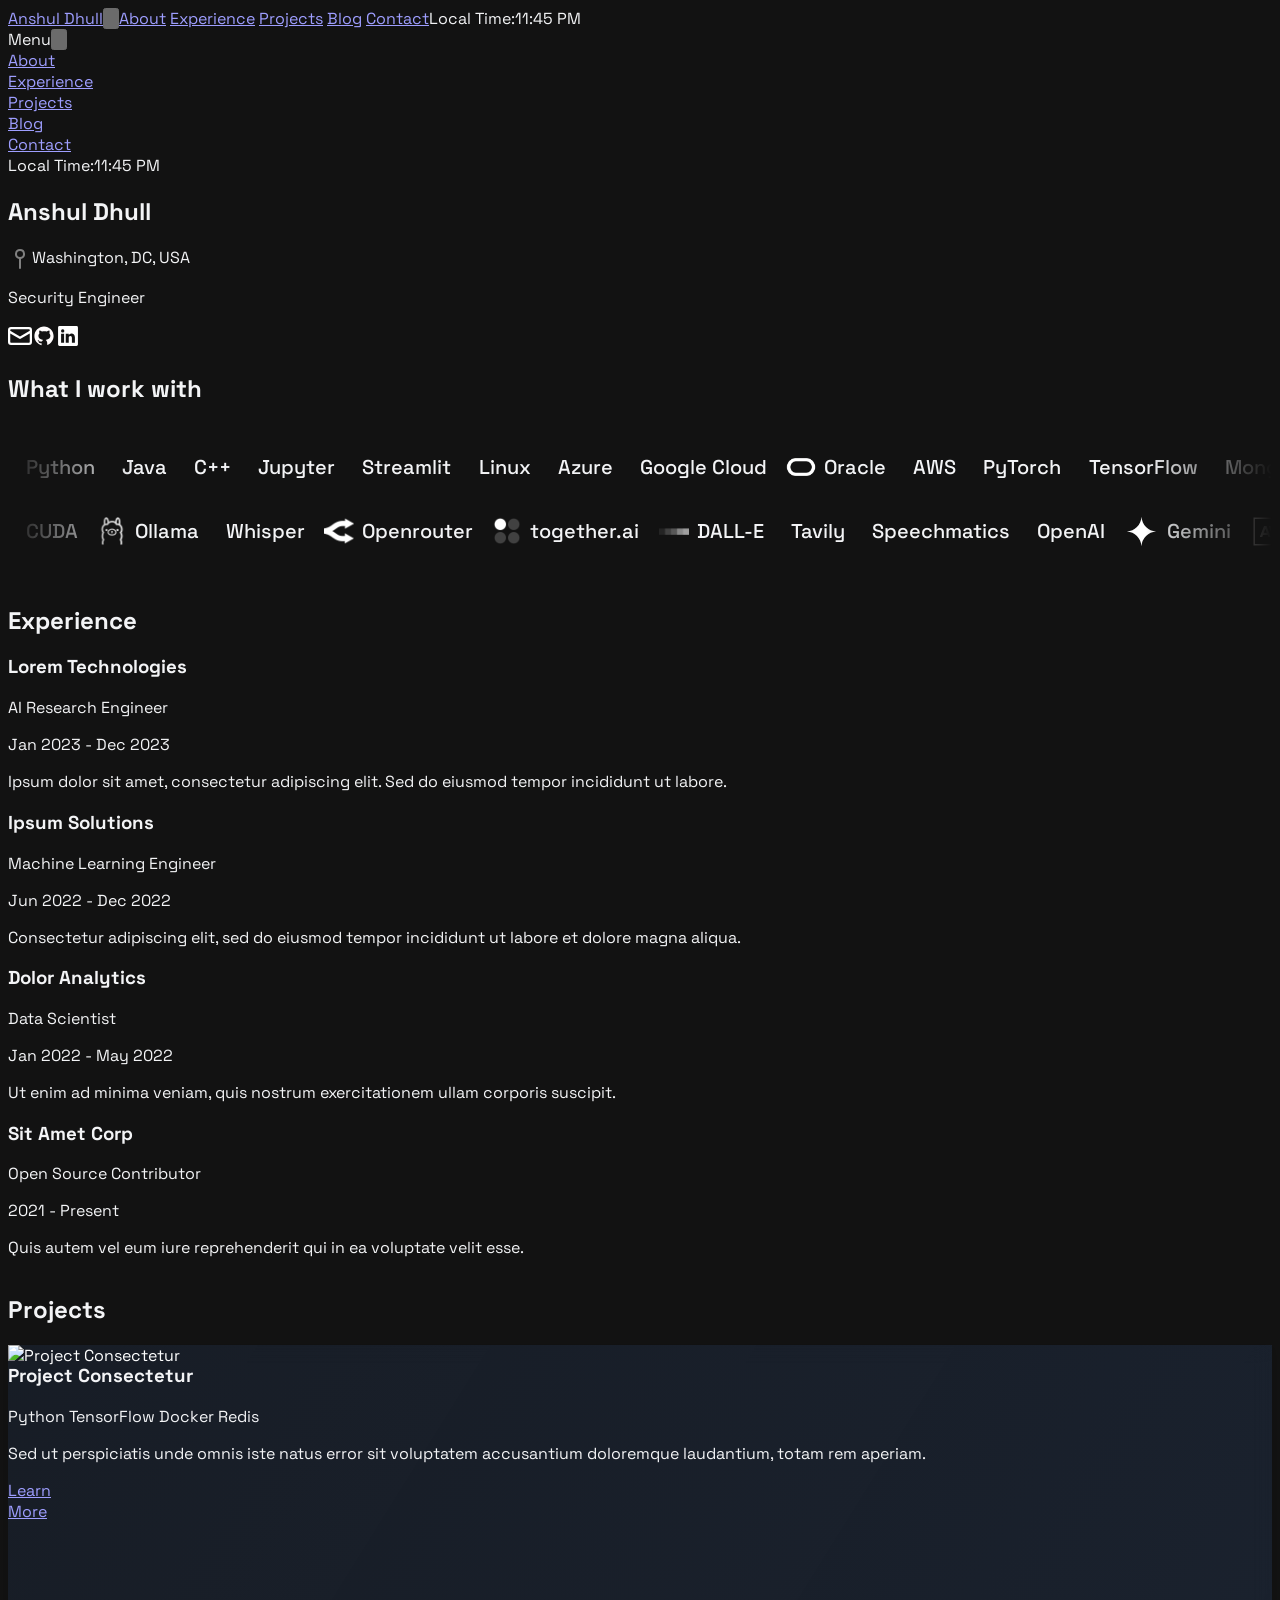
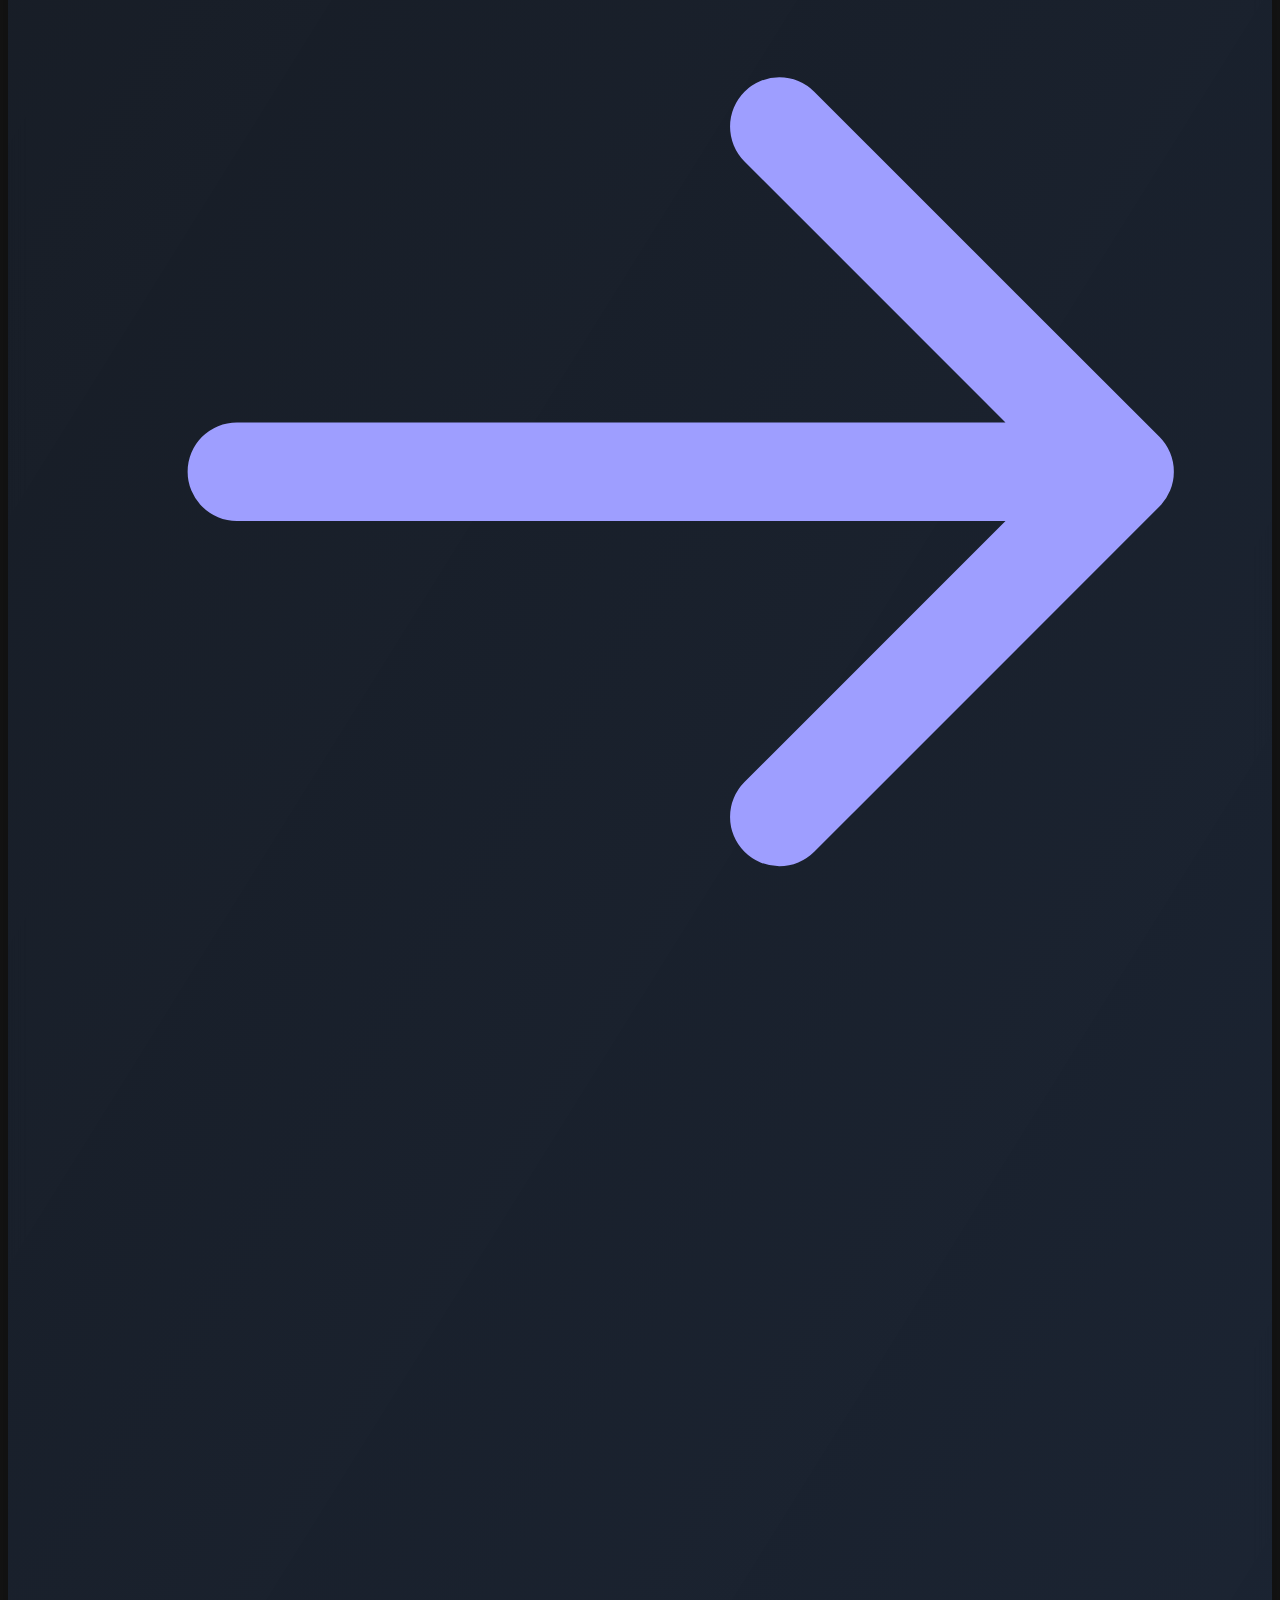
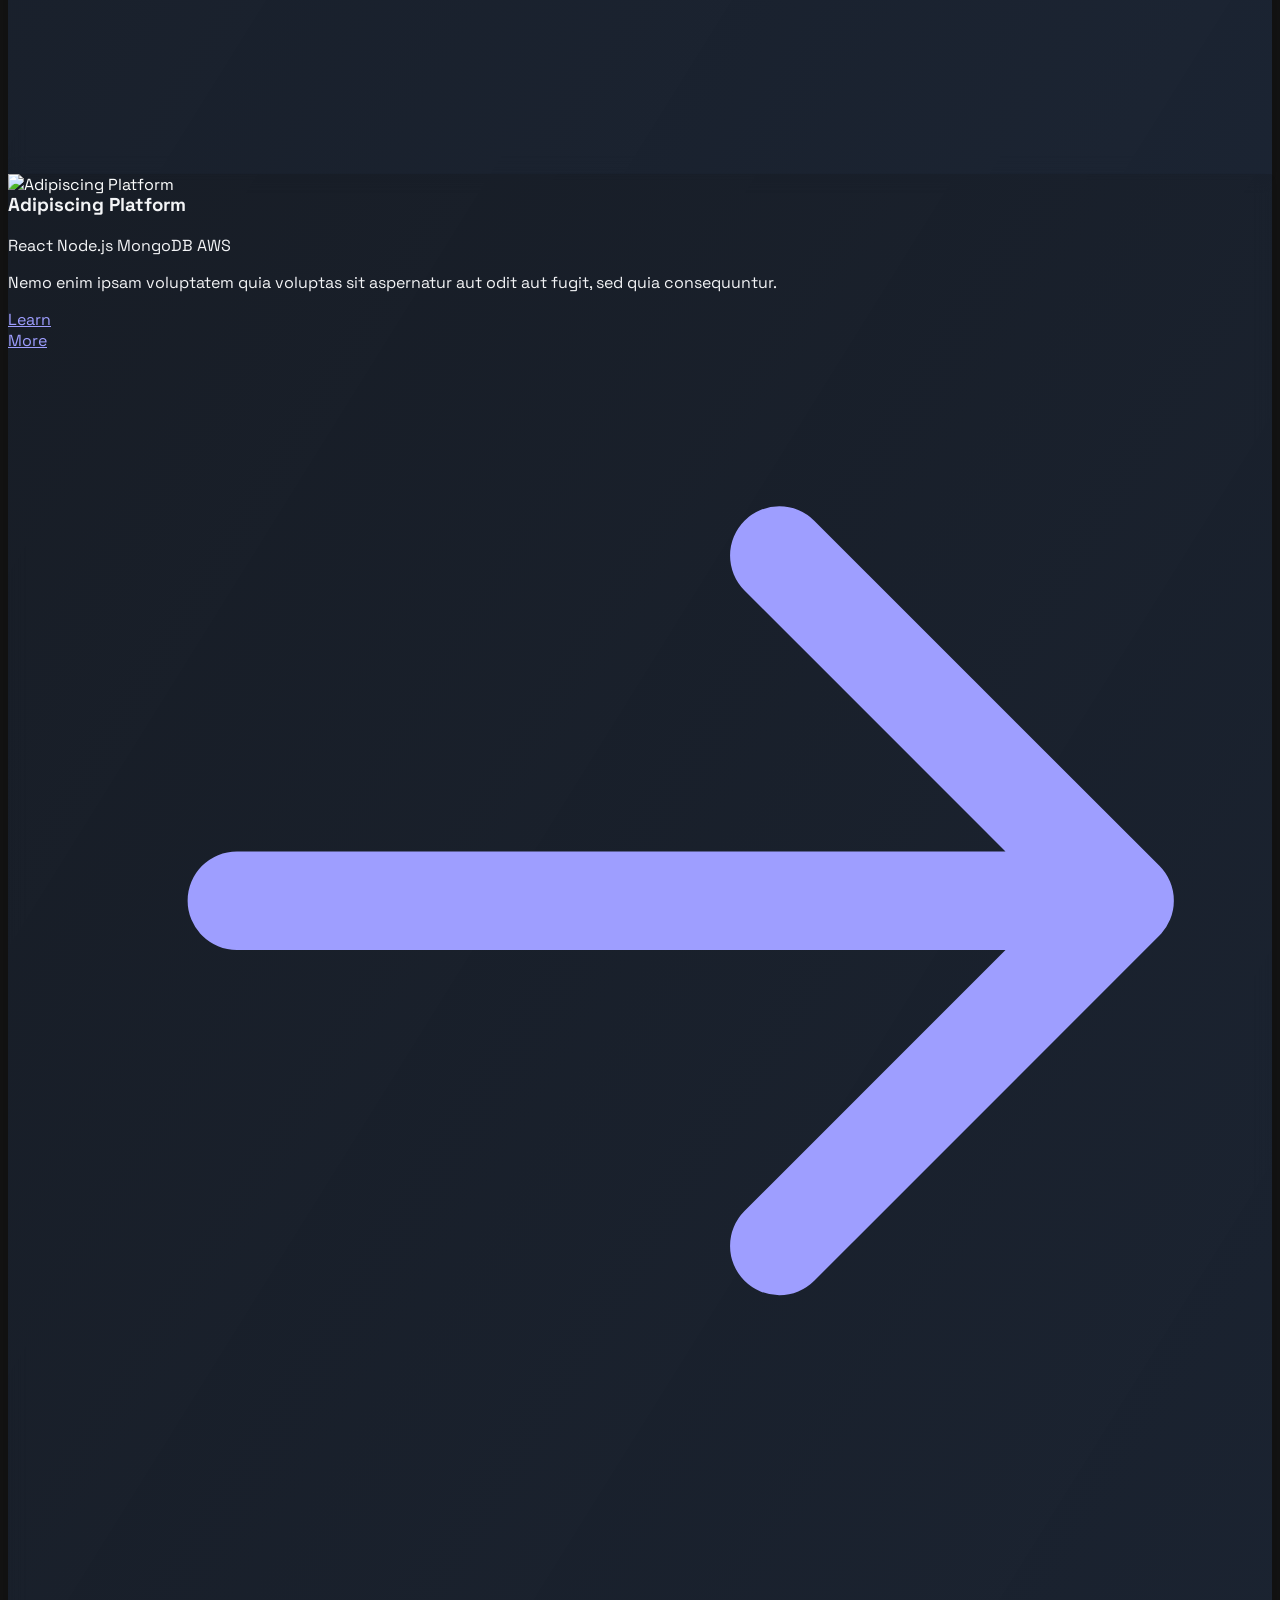
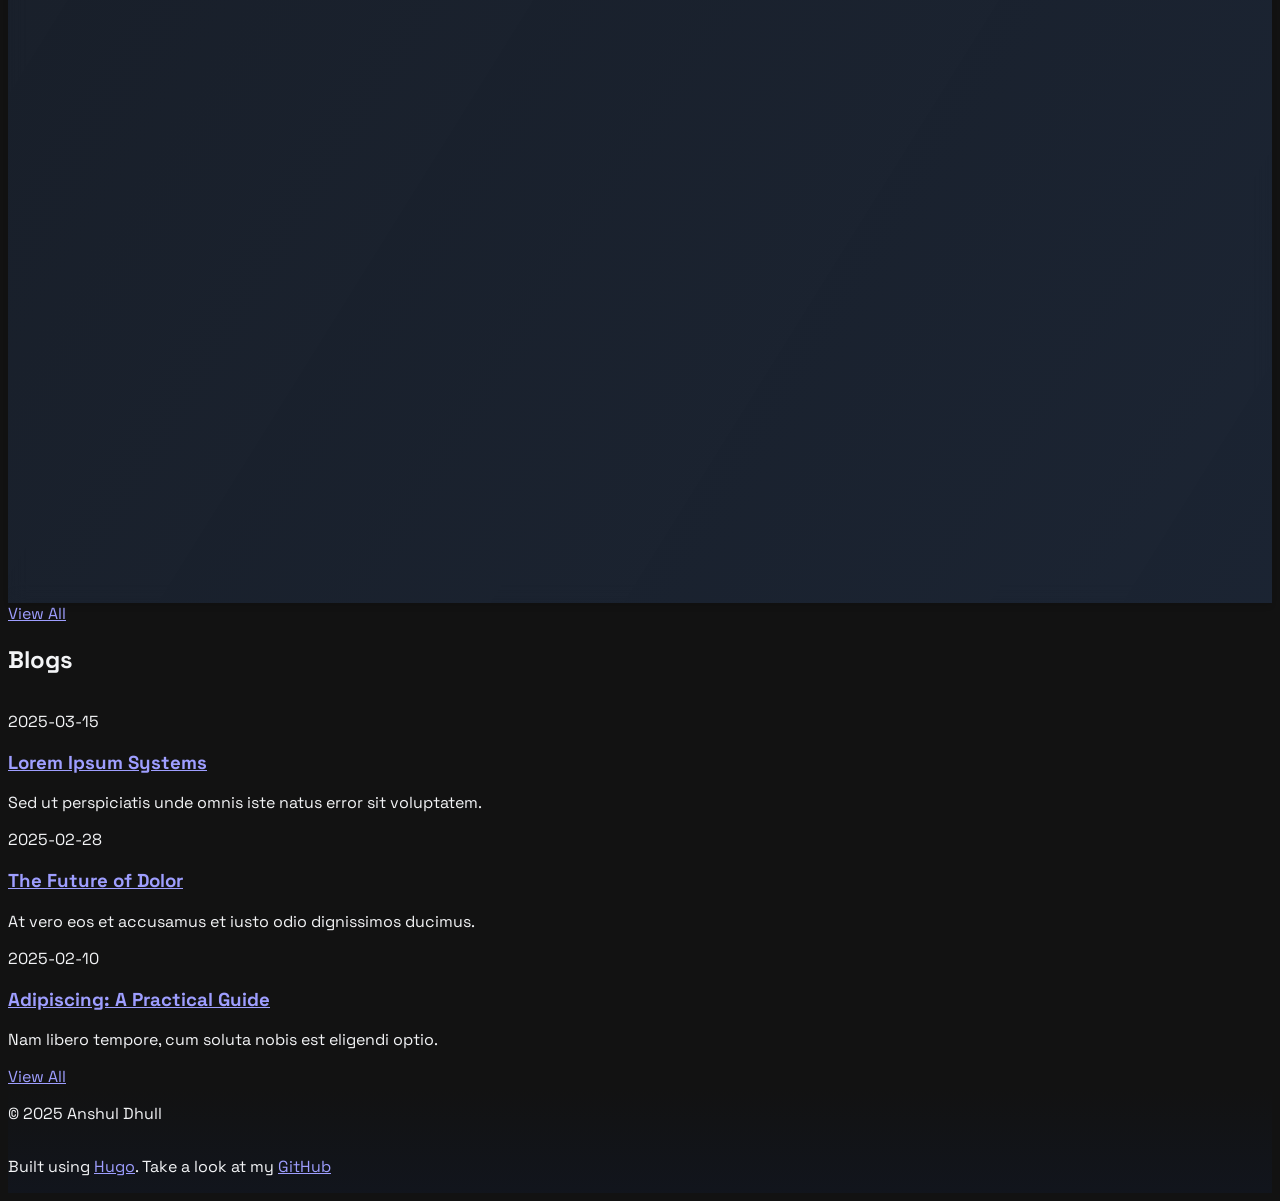
==== index.html @ a1656905 "Hugo Site commit" ====
<!DOCTYPE html>
<html lang="en" class="dark">
    <head>
	<meta name="generator" content="Hugo 0.145.0">
        <meta charset="UTF-8">
        <meta name="viewport" content="width=device-width, initial-scale=1.0">
        <title>Anshul Portfolio Website</title>
        
        
        <link rel="apple-touch-icon" sizes="180x180" href="https://adanshul.github.io/anshul-dhull.github.io/favicon_io/apple-touch-icon.png">
        <link rel="icon" type="image/png" sizes="32x32" href="https://adanshul.github.io/anshul-dhull.github.io/favicon_io/favicon-32x32.png">
        <link rel="icon" type="image/png" sizes="16x16" href="https://adanshul.github.io/anshul-dhull.github.io/favicon_io/favicon-16x16.png">
        <link rel="manifest" href="https://adanshul.github.io/anshul-dhull.github.io/favicon_io/site.webmanifest">        
        <link rel="preload" href="https://cdn.tailwindcss.com" as="script">
        <link rel="preload" href="https://cdn.jsdelivr.net/gh/devicons/devicon@latest/devicon.min.css" as="style">
        
        
        <style>
            html, body {
                background-color: #121212;
                color: #f3f4f6;
            }            
            .border {
                border-color: #374151;
            }            
            .carousel-item {
                display: inline-block;
                margin: 0 1rem;
            }            
            .flex {
                display: flex;
            }
            .flex-col {
                flex-direction: column;
            }
            
            @media (min-width: 768px) {
                .md\:flex-row {
                    flex-direction: row;
                }
            }
            
            .tech-carousel {
                overflow: hidden;
                width: 100%;
                padding: 1rem 0;
            }
            
            .carousel-track {
                white-space: nowrap;
            }
        </style>
        
        <script src="https://cdn.tailwindcss.com"></script>
        <link rel="stylesheet" type='text/css' href="https://cdn.jsdelivr.net/gh/devicons/devicon@latest/devicon.min.css" />
        <script>
            
            if (localStorage.getItem('color-theme') === 'dark' || (!('color-theme' in localStorage) && window.matchMedia('(prefers-color-scheme: dark)').matches)) {
                document.documentElement.classList.add('dark');
            } else {
                document.documentElement.classList.remove('dark');
            }
        </script>
        <style>
            :root {
                color-scheme: dark;
            }
            
            body {
                @apply bg-[#121212] text-gray-100;
            }

            .tech-icon {
                filter: grayscale(100%) brightness(200%);
                transition: all 0.3s ease;
            }
            .tech-icon:hover {
                filter: none;
            }
            
            @keyframes scroll {
                0% {
                    transform: translateX(0);
                }
                100% {
                    transform: translateX(-100%);
                }
            }
            
            .tech-carousel {
                width: 100%;
                padding: 1rem 0;
            }
            
            .tech-track {
                width: fit-content;
                animation: scroll 20s linear infinite;
            }
            
            .tech-track:hover {
                animation-play-state: paused;
            }
            
            .tech-slide {
                float: left;
            }
        </style>
    </head>
    <body class="min-h-screen bg-[#121212] text-gray-100">
        
<head>
    
    <script async src="https://www.googletagmanager.com/gtag/js?id=G-C0RTF18BT4"></script>
    <script>
        window.dataLayer = window.dataLayer || [];
        function gtag(){dataLayer.push(arguments);}
        gtag('js', new Date());

        gtag('config', 'G-C0RTF18BT4');
    </script>
    
    <link rel="stylesheet" type='text/css' href="https://cdn.jsdelivr.net/gh/devicons/devicon@latest/devicon.min.css" />
    <link href="https://fonts.googleapis.com/css2?family=Space+Grotesk:wght@400;500;600;700&display=swap" rel="stylesheet">
    <style>
        body {
            font-family: 'Space Grotesk', sans-serif;
        }
    </style>
</head>
<header class="py-6 relative">
    <div class="max-w-6xl mx-auto px-4">
        <div class="flex flex-col md:flex-row md:items-center md:justify-between gap-4">
            <div class="flex justify-between items-center">
                <a href="https://adanshul.github.io/anshul-dhull.github.io/" class="text-xl font-bold text-white hover:text-gray-300 transition-colors duration-300">
                    Anshul Dhull
                </a>
                
                <button id="mobile-menu-button" class="md:hidden text-gray-300 hover:text-white focus:outline-none">
                    <svg class="w-6 h-6" fill="none" stroke="currentColor" viewBox="0 0 24 24">
                        <path stroke-linecap="round" stroke-linejoin="round" stroke-width="2" d="M4 6h16M4 12h16M4 18h16"></path>
                    </svg>
                </button>
            </div>            
            
            <nav class="hidden md:flex flex-wrap justify-center items-center gap-4 md:gap-6">
                
                <a href="https://adanshul.github.io/anshul-dhull.github.io/about/" class="inline-block text-lg text-gray-300 hover:text-white transition-colors duration-300 ">About</a>
                <a href="https://adanshul.github.io/anshul-dhull.github.io/experience/" class="inline-block text-lg text-gray-300 hover:text-white transition-colors duration-300 ">Experience</a>
                <a href="https://adanshul.github.io/anshul-dhull.github.io/projects/" class="inline-block text-lg text-gray-300 hover:text-white transition-colors duration-300 ">Projects</a>
                <a href="https://adanshul.github.io/anshul-dhull.github.io/blogs/" class="inline-block text-lg text-gray-300 hover:text-white transition-colors duration-300 ">Blog</a>
                <a href="https://adanshul.github.io/anshul-dhull.github.io/contact/" class="inline-block text-lg text-gray-300 hover:text-white transition-colors duration-300 ">Contact</a>
            </nav>
            <div class="hidden md:flex justify-end">
                <div class="flex items-center">
                    <span class="text-lg text-gray-300 mr-2">Local Time:</span>
                    <div id="local-time" class="text-lg text-gray-300"></div>
                </div>
            </div>
        </div>
    </div>

    
    <div id="mobile-menu" class="fixed inset-0 bg-black bg-opacity-90 z-50 hidden transition-all duration-300">
        <div class="flex flex-col h-full">
            <div class="flex justify-between items-center p-6 border-b border-gray-800">
                <span class="text-xl font-bold text-white">Menu</span>
                <button id="mobile-menu-close" class="text-gray-300 hover:text-white focus:outline-none">
                    <svg class="w-6 h-6" fill="none" stroke="currentColor" viewBox="0 0 24 24">
                        <path stroke-linecap="round" stroke-linejoin="round" stroke-width="2" d="M6 18L18 6M6 6l12 12"></path>
                    </svg>
                </button>
            </div>
            <nav class="flex flex-col p-6 space-y-4">
                <a href="https://adanshul.github.io/anshul-dhull.github.io/about/" class="text-xl text-gray-300 hover:text-white transition-colors duration-300 ">About</a>
                <a href="https://adanshul.github.io/anshul-dhull.github.io/experience/" class="text-xl text-gray-300 hover:text-white transition-colors duration-300 ">Experience</a>
                <a href="https://adanshul.github.io/anshul-dhull.github.io/projects/" class="text-xl text-gray-300 hover:text-white transition-colors duration-300 ">Projects</a>
                <a href="https://adanshul.github.io/anshul-dhull.github.io/blogs/" class="text-xl text-gray-300 hover:text-white transition-colors duration-300 ">Blog</a>
                <a href="https://adanshul.github.io/anshul-dhull.github.io/contact/" class="text-xl text-gray-300 hover:text-white transition-colors duration-300 ">Contact</a>
            </nav>
            <div class="mt-auto p-6 border-t border-gray-800">
                <div class="flex items-center justify-center">
                    <span class="text-lg text-gray-300 mr-2">Local Time:</span>
                    <div id="mobile-local-time" class="text-lg text-gray-300"></div>
                </div>
            </div>
        </div>
    </div>
</header>

<script>
    
    function updateLocalTime() {
        const timeElements = document.querySelectorAll('#local-time, #mobile-local-time');
        timeElements.forEach(element => {
            if (element) {
                const now = new Date();
                const timeString = now.toLocaleTimeString([], { hour: '2-digit', minute: '2-digit' });
                element.textContent = timeString;
            }
        });
    }
    updateLocalTime();
    setInterval(updateLocalTime, 1000);

    
    const mobileMenuButton = document.getElementById('mobile-menu-button');
    const mobileMenuClose = document.getElementById('mobile-menu-close');
    const mobileMenu = document.getElementById('mobile-menu');

    function toggleMobileMenu() {
        const isHidden = mobileMenu.classList.contains('hidden');
        if (isHidden) {
            mobileMenu.classList.remove('hidden');
            document.body.style.overflow = 'hidden'; 
        } else {
            mobileMenu.classList.add('hidden');
            document.body.style.overflow = ''; 
        }
    }

    mobileMenuButton.addEventListener('click', toggleMobileMenu);
    mobileMenuClose.addEventListener('click', toggleMobileMenu);

    
    const mobileMenuLinks = mobileMenu.querySelectorAll('a');
    mobileMenuLinks.forEach(link => {
        link.addEventListener('click', () => {
            toggleMobileMenu();
        });
    });

    
    const themeToggleBtn = document.getElementById('theme-toggle');
    if (themeToggleBtn) {
        const themeToggleDarkIcon = document.getElementById('theme-toggle-dark-icon');
        const themeToggleLightIcon = document.getElementById('theme-toggle-light-icon');

        if (localStorage.getItem('color-theme') === 'dark' || (!('color-theme' in localStorage) && window.matchMedia('(prefers-color-scheme: dark)').matches)) {
            themeToggleLightIcon.classList.remove('hidden');
            themeToggleDarkIcon.classList.add('hidden');
        } else {
            themeToggleLightIcon.classList.add('hidden');
            themeToggleDarkIcon.classList.remove('hidden');
        }

        themeToggleBtn.addEventListener('click', function() {
            themeToggleDarkIcon.classList.toggle('hidden');
            themeToggleLightIcon.classList.toggle('hidden');

            if (localStorage.getItem('color-theme')) {
                if (localStorage.getItem('color-theme') === 'light') {
                    document.documentElement.classList.add('dark');
                    localStorage.setItem('color-theme', 'dark');
                } else {
                    document.documentElement.classList.remove('dark');
                    localStorage.setItem('color-theme', 'light');
                }
            } else {
                if (document.documentElement.classList.contains('dark')) {
                    document.documentElement.classList.remove('dark');
                    localStorage.setItem('color-theme', 'light');
                } else {
                    document.documentElement.classList.add('dark');
                    localStorage.setItem('color-theme', 'dark');
                }
            }
        });
    }
</script> 
        <main>
            
<head>
    <link rel="stylesheet" type='text/css' href="https://cdn.jsdelivr.net/gh/devicons/devicon@latest/devicon.min.css" />
</head>
<div class="w-full md:w-4/5 lg:w-3/5 mx-auto px-14 py-12">
    
    <section class="mb-16">
        <div class="max-w-3xl ml-0 p-4 pb-2 border border-gray-00 rounded-lg bg-[#121212] shadow-lg relative">
            
            <div class="text-left">
                <h1 class="text-4xl font-bold mb-2">Anshul Dhull</h1>
                <p class="text-gray-400 mb-3 flex items-center text-xl">
                    <svg xmlns="http://www.w3.org/2000/svg" width="24" height="24" viewBox="-7 -2 24 24"><path fill="gray" d="M4 9.9A5.002 5.002 0 0 1 5 0a5 5 0 0 1 1 9.9V19a1 1 0 0 1-2 0V9.9zM5 8a3 3 0 1 0 0-6a3 3 0 0 0 0 6z"/></svg>
                    Washington, DC, USA
                </p>
                <p class="text-xl mb-6">Security Engineer</p>
            </div>
            
            <div class="mt-8 md:mt-0 flex flex-wrap justify-center gap-3 md:absolute md:top-4 md:right-4 md:flex-nowrap md:justify-end md:mt-0">
                
                <a href="mailto:johndoe@example.com" class="text-gray-400 hover:text-white bg-[#121212] p-2 rounded-md border border-gray-700 hover:border-gray-500 transition-all">
                    <svg xmlns="http://www.w3.org/2000/svg" width="24" height="24" viewBox="0 0 16 16"><path fill="white" fill-rule="evenodd" d="M2 3.5h12a.5.5 0 0 1 .5.5v.572L8 8.286L1.5 4.572V4a.5.5 0 0 1 .5-.5Zm-.5 2.8V12a.5.5 0 0 0 .5.5h12a.5.5 0 0 0 .5-.5V6.3L8.372 9.8L8 10.014L7.628 9.8L1.5 6.3ZM0 4a2 2 0 0 1 2-2h12a2 2 0 0 1 2 2v8a2 2 0 0 1-2 2H2a2 2 0 0 1-2-2V4Z" clip-rule="evenodd"/></svg>
                </a>
                
                
                <a href="https://github.com/johndoe123" class="text-gray-400 hover:text-white bg-[#121212] p-2 rounded-md border border-gray-700 hover:border-gray-500 transition-all" target="_blank" rel="noopener noreferrer">
                    <svg xmlns="http://www.w3.org/2000/svg" x="0px" y="0px" width="24" height="24" viewBox="0,0,256,256">
                        <g fill="#fffcfc" fill-rule="nonzero" stroke="none" stroke-width="1" stroke-linecap="butt" stroke-linejoin="miter" stroke-miterlimit="10" stroke-dasharray="" stroke-dashoffset="0" font-family="none" font-weight="none" font-size="none" text-anchor="none" style="mix-blend-mode: normal"><g transform="scale(8.53333,8.53333)"><path d="M15,3c-6.627,0 -12,5.373 -12,12c0,5.623 3.872,10.328 9.092,11.63c-0.056,-0.162 -0.092,-0.35 -0.092,-0.583v-2.051c-0.487,0 -1.303,0 -1.508,0c-0.821,0 -1.551,-0.353 -1.905,-1.009c-0.393,-0.729 -0.461,-1.844 -1.435,-2.526c-0.289,-0.227 -0.069,-0.486 0.264,-0.451c0.615,0.174 1.125,0.596 1.605,1.222c0.478,0.627 0.703,0.769 1.596,0.769c0.433,0 1.081,-0.025 1.691,-0.121c0.328,-0.833 0.895,-1.6 1.588,-1.962c-3.996,-0.411 -5.903,-2.399 -5.903,-5.098c0,-1.162 0.495,-2.286 1.336,-3.233c-0.276,-0.94 -0.623,-2.857 0.106,-3.587c1.798,0 2.885,1.166 3.146,1.481c0.896,-0.307 1.88,-0.481 2.914,-0.481c1.036,0 2.024,0.174 2.922,0.483c0.258,-0.313 1.346,-1.483 3.148,-1.483c0.732,0.731 0.381,2.656 0.102,3.594c0.836,0.945 1.328,2.066 1.328,3.226c0,2.697 -1.904,4.684 -5.894,5.097c1.098,0.573 1.899,2.183 1.899,3.396v2.734c0,0.104 -0.023,0.179 -0.035,0.268c4.676,-1.639 8.035,-6.079 8.035,-11.315c0,-6.627 -5.373,-12 -12,-12z"></path></g></g>
                        </svg>
                </a>
                
                
                <a href="https://www.linkedin.com/in/johndoe123" class="text-gray-400 hover:text-white bg-[#121212] p-2 rounded-md border border-gray-700 hover:border-gray-500 transition-all" target="_blank" rel="noopener noreferrer">
                    <svg xmlns="http://www.w3.org/2000/svg" width="24" height="24" viewBox="0 0 24 24"><path fill="white" d="M20.47 2H3.53a1.45 1.45 0 0 0-1.47 1.43v17.14A1.45 1.45 0 0 0 3.53 22h16.94a1.45 1.45 0 0 0 1.47-1.43V3.43A1.45 1.45 0 0 0 20.47 2ZM8.09 18.74h-3v-9h3ZM6.59 8.48a1.56 1.56 0 1 1 0-3.12a1.57 1.57 0 1 1 0 3.12Zm12.32 10.26h-3v-4.83c0-1.21-.43-2-1.52-2A1.65 1.65 0 0 0 12.85 13a2 2 0 0 0-.1.73v5h-3v-9h3V11a3 3 0 0 1 2.71-1.5c2 0 3.45 1.29 3.45 4.06Z"/></svg>
                </a>
                
            </div>
        </div>
    </section>

    
    <section class="mb-20">
        <h2 class="text-4xl font-bold mb-2 relative">What I work with</h2>
        <div class="tech-carousel">
            
            <div class="carousel-container">
                <div class="carousel-track">
                    
                    <div class="carousel-item">
                        <i class="devicon-python-plain text-2xl"></i>
                        <span class="text-xl">Python</span>
                    </div>
                    <div class="carousel-item">
                        <i class="devicon-java-plain"></i>
                        <span class="text-xl">Java</span>
                    </div>
                    <div class="carousel-item">
                        <i class="devicon-cplusplus-plain"></i>
                        <span class="text-xl">C++</span>
                    </div>
                    <div class="carousel-item">
                        <i class="devicon-jupyter-plain text-2xl"></i>
                        <span class="text-xl">Jupyter</span>
                    </div>
                    <div class="carousel-item">
                        <i class="devicon-streamlit-plain text-2xl"></i>
                        <span class="text-xl">Streamlit</span>
                    </div>
                    <div class="carousel-item">
                        <i class="devicon-archlinux-plain text-2xl"></i>
                        <span class="text-xl">Linux</span>
                    </div>
                    <div class="carousel-item">
                        <i class="devicon-azure-plain"></i>      
                        <span class="text-xl">Azure</span>
                    </div>
                    <div class="carousel-item">
                        <i class="devicon-googlecloud-plain"></i>        
                        <span class="text-xl">Google Cloud</span>
                    </div>
                    <div class="carousel-item">
                        <svg xmlns="http://www.w3.org/2000/svg" xmlns:xlink="http://www.w3.org/1999/xlink" width="30" height="30" viewBox="0 0 800 800">
                            <image xlink:href="[data-uri]" x="0" y="0" width="800" height="800"/>
                          </svg>                       
                        <span class="text-xl">Oracle</span>
                    </div>
                    <div class="carousel-item">
                        <i class="devicon-amazonwebservices-plain-wordmark"></i>
                        <span class="text-xl">AWS</span>
                    </div>
                    <div class="carousel-item">
                        <i class="devicon-pytorch-original"></i>
                        <span class="text-xl">PyTorch</span>
                    </div>
                    <div class="carousel-item">
                        <i class="devicon-tensorflow-original text-2xl"></i>
                        <span class="text-xl">TensorFlow</span>
                    </div>
                    <div class="carousel-item">
                        <i class="devicon-mongodb-plain text-2xl"></i>
                        <span class="text-xl">MongoDB</span>
                    </div>
                    <div class="carousel-item">
                        <i class="devicon-redis-plain"></i>
                        <span class="text-xl">Redis</span>
                    </div>
                    <div class="carousel-item">
                        <i class="devicon-mysql-original"></i>
                        <span class="text-xl">MySQL</span>
                    </div>
                    <div class="carousel-item">
                        <i class="devicon-neo4j-plain"></i>
                        <span class="text-xl">Neo4j</span>
                    </div>
                    <div class="carousel-item">
                        <i class="devicon-fastapi-plain text-2xl"></i>
                        <span class="text-xl">FastAPI</span>
                    </div>
                    <div class="carousel-item">                        
                        <i class="devicon-docker-plain"></i>                     
                        <span class="text-xl">Docker</span>
                    </div>
                    <div class="carousel-item">
                        <svg xmlns="http://www.w3.org/2000/svg" xmlns:xlink="http://www.w3.org/1999/xlink" width="30" height="30" viewBox="0 0 1024 1024">
                            <image xlink:href="[data-uri]" x="0" y="0" width="1024" height="1024"/>
                          </svg>                     
                        <span class="text-xl">LangChain</span>
                    </div>  
                    
                    <div class="carousel-item">
                        <i class="devicon-python-plain text-2xl"></i>
                        <span class="text-xl">Python</span>
                    </div>
                    <div class="carousel-item">
                        <i class="devicon-java-plain"></i>
                        <span class="text-xl">Java</span>
                    </div>
                    <div class="carousel-item">
                        <i class="devicon-cplusplus-plain"></i>
                        <span class="text-xl">C++</span>
                    </div>
                    <div class="carousel-item">
                        <i class="devicon-jupyter-plain text-2xl"></i>
                        <span class="text-xl">Jupyter</span>
                    </div>
                    <div class="carousel-item">
                        <i class="devicon-streamlit-plain text-2xl"></i>
                        <span class="text-xl">Streamlit</span>
                    </div>
                    <div class="carousel-item">
                        <i class="devicon-archlinux-plain text-2xl"></i>
                        <span class="text-xl">Linux</span>
                    </div>
                    <div class="carousel-item">
                        <i class="devicon-azure-plain"></i>      
                        <span class="text-xl">Azure</span>
                    </div>
                    <div class="carousel-item">
                        <i class="devicon-googlecloud-plain"></i>        
                        <span class="text-xl">Google Cloud</span>
                    </div>
                    <div class="carousel-item">
                        <svg xmlns="http://www.w3.org/2000/svg" xmlns:xlink="http://www.w3.org/1999/xlink" width="30" height="30" viewBox="0 0 800 800">
                            <image xlink:href="[data-uri]" x="0" y="0" width="800" height="800"/>
                          </svg>                       
                        <span class="text-xl">Oracle</span>
                    </div>
                    <div class="carousel-item">
                        <i class="devicon-amazonwebservices-plain-wordmark"></i>
                        <span class="text-xl">AWS</span>
                    </div>
                    <div class="carousel-item">
                        <i class="devicon-pytorch-original"></i>
                        <span class="text-xl">PyTorch</span>
                    </div>
                    <div class="carousel-item">
                        <i class="devicon-tensorflow-original text-2xl"></i>
                        <span class="text-xl">TensorFlow</span>
                    </div>
                    <div class="carousel-item">
                        <i class="devicon-mongodb-plain text-2xl"></i>
                        <span class="text-xl">MongoDB</span>
                    </div>
                    <div class="carousel-item">
                        <i class="devicon-redis-plain"></i>
                        <span class="text-xl">Redis</span>
                    </div>
                    <div class="carousel-item">
                        <i class="devicon-mysql-original"></i>
                        <span class="text-xl">MySQL</span>
                    </div>
                    <div class="carousel-item">
                        <i class="devicon-neo4j-plain"></i>
                        <span class="text-xl">Neo4j</span>
                    </div>
                    <div class="carousel-item">
                        <i class="devicon-fastapi-plain text-2xl"></i>
                        <span class="text-xl">FastAPI</span>
                    </div>
                    <div class="carousel-item">
                        <i class="devicon-docker-plain"></i>
                        <span class="text-xl">Docker</span>
                    </div>
                    <div class="carousel-item">
                        <svg xmlns="http://www.w3.org/2000/svg" xmlns:xlink="http://www.w3.org/1999/xlink" width="30" height="30" viewBox="0 0 1024 1024">
                            <image xlink:href="[data-uri]" x="0" y="0" width="1024" height="1024"/>
                          </svg>                     
                        <span class="text-xl">LangChain</span>
                    </div>
                </div>
            </div>
            
            
            <div class="carousel-container -mt-1">
                <div class="carousel-track-reverse">
                    
                    <div class="carousel-item">
                        <svg class="w-8 h-8 text-white" viewBox="0 0 32 32" fill="currentColor">
                            <path d="M12.447,12.265V10.591c.163-.012.327-.02.494-.026,4.577-.143,7.581,3.934,7.581,3.934S17.278,19,13.8,19a4.2,4.2,0,0,1-1.353-.217V13.712c1.782.215,2.14,1,3.212,2.788l2.383-2.009A6.312,6.312,0,0,0,13.37,12.21a8.606,8.606,0,0,0-.923.055m0-5.529v2.5c.164-.013.329-.024.494-.03,6.366-.214,10.513,5.221,10.513,5.221s-4.764,5.792-9.726,5.792a7.4,7.4,0,0,1-1.281-.112v1.545a8.528,8.528,0,0,0,1.067.069c4.618,0,7.958-2.358,11.192-5.15.535.43,2.731,1.474,3.182,1.932-3.075,2.574-10.241,4.649-14.3,4.649-.392,0-.769-.024-1.138-.06v2.172H30V6.736Zm0,12.051v1.32c-4.271-.762-5.457-5.2-5.457-5.2a9.234,9.234,0,0,1,5.457-2.64v1.447h-.006a4.1,4.1,0,0,0-3.184,1.456s.782,2.811,3.19,3.62M4.861,14.713a10.576,10.576,0,0,1,7.586-4.122V9.236C6.848,9.685,2,14.427,2,14.427s2.746,7.939,10.447,8.665v-1.44C6.8,20.941,4.861,14.713,4.861,14.713Z"/>
                        </svg>
                        <span class="text-xl">CUDA</span>
                    </div>
                    <div class="carousel-item">
                        <svg xmlns="http://www.w3.org/2000/svg" xmlns:xlink="http://www.w3.org/1999/xlink" width="30" height="30" viewBox="0 0 1024 1024">
                            <image xlink:href="[data-uri]" x="0" y="0" width="1024" height="1024"/>
                          </svg>
                        <span class="text-xl">Ollama</span>
                    </div>
                    <div class="carousel-item">
                        <svg class="w-8 h-8 text-white" viewBox="0 0 24 24" fill="currentColor">
                            <path d="M22.2819 9.8211a5.9847 5.9847 0 0 0-.5157-4.9108 6.0462 6.0462 0 0 0-6.5098-2.9A6.0651 6.0651 0 0 0 4.9807 4.1818a5.9847 5.9847 0 0 0-3.9977 2.9 6.0462 6.0462 0 0 0 .7427 7.0966 5.98 5.98 0 0 0 .511 4.9107 6.051 6.051 0 0 0 6.5146 2.9001A5.9847 5.9847 0 0 0 13.2599 24a6.0557 6.0557 0 0 0 5.7718-4.2058 5.9894 5.9894 0 0 0 3.9977-2.9001 6.0557 6.0557 0 0 0-.7475-7.0729zm-9.022 12.6081a4.4755 4.4755 0 0 1-2.8764-1.0408l.1419-.0804 4.7783-2.7582a.7948.7948 0 0 0 .3927-.6813v-6.7369l2.02 1.1686a.071.071 0 0 1 .038.052v5.5826a4.504 4.504 0 0 1-4.4945 4.4944zm-9.6607-4.1254a4.4708 4.4708 0 0 1-.5346-3.0137l.142.0852 4.783 2.7582a.7712.7712 0 0 0 .7806 0l5.8428-3.3685v2.3324a.0804.0804 0 0 1-.0332.0615L9.74 19.9502a4.4992 4.4992 0 0 1-6.1408-1.6464zM2.3408 7.8956a4.485 4.485 0 0 1 2.3655-1.9728V11.6a.7664.7664 0 0 0 .3879.6765l5.8144 3.3543-2.0201 1.1685a.0757.0757 0 0 1-.071 0l-4.8303-2.7865A4.504 4.504 0 0 1 2.3408 7.872zm16.5963 3.8558L13.1038 8.364 15.1192 7.2a.0757.0757 0 0 1 .071 0l4.8303 2.7913a4.4944 4.4944 0 0 1-.6765 8.1042v-5.6772a.79.79 0 0 0-.407-.667zm2.0107-3.0231l-.142-.0852-4.7735-2.7818a.7759.7759 0 0 0-.7854 0L9.409 9.2297V6.8974a.0662.0662 0 0 1 .0284-.0615l4.8303-2.7866a4.4992 4.4992 0 0 1 6.6802 4.66zM8.3065 12.863l-2.02-1.1638a.0804.0804 0 0 1-.038-.0567V6.0742a4.4992 4.4992 0 0 1 7.3757-3.4537l-.142.0805L8.704 5.459a.7948.7948 0 0 0-.3927.6813zm1.0976-2.3654l2.602-1.4998 2.6069 1.4998v2.9994l-2.5974 1.4997-2.6067-1.4997Z"/>
                        </svg>
                        <span class="text-xl">Whisper</span>
                    </div>
                    <div class="carousel-item">
                        <svg xmlns="http://www.w3.org/2000/svg" xmlns:xlink="http://www.w3.org/1999/xlink" width="30" height="30" viewBox="0 0 1024 1024">
                            <image xlink:href="[data-uri]" x="0" y="0" width="1024" height="1024"/>
                          </svg>
                        <span class="text-xl">Openrouter</span>
                    </div>
                    <div class="carousel-item">
                        <svg xmlns="http://www.w3.org/2000/svg" xmlns:xlink="http://www.w3.org/1999/xlink" width="30" height="30" viewBox="0 0 1024 1024">
                            <image xlink:href="[data-uri]" x="0" y="0" width="1024" height="1024"/>
                          </svg>
                        <span class="text-xl">together.ai</span>
                    </div>
                    <div class="carousel-item">
                        <svg xmlns="http://www.w3.org/2000/svg" xmlns:xlink="http://www.w3.org/1999/xlink" width="30" height="30" viewBox="0 0 1024 1024">
                            <image xlink:href="[data-uri]" x="0" y="0" width="1024" height="1024"/>
                          </svg>
                        <span class="text-xl">DALL-E</span>
                    </div>
                    <div class="carousel-item">
                        <svg class="w-8 h-8 text-white" version="1.1" id="_x32_" xmlns="http://www.w3.org/2000/svg" xmlns:xlink="http://www.w3.org/1999/xlink" viewBox="0 0 512 512" xml:space="preserve" fill="#ffffff" stroke="#ffffff"><g id="SVGRepo_bgCarrier" stroke-width="0"></g><g id="SVGRepo_tracerCarrier" stroke-linecap="round" stroke-linejoin="round"></g><g id="SVGRepo_iconCarrier"> <style type="text/css"> .st0{fill:#ffffff;} </style> <g> <path class="st0" d="M283.276,454.904c-4.739,3.858-9.502,6.888-14.295,9.177c-3.256,0.348-6.533,0.603-9.827,0.796v-38.201 c-7.878-6.448-15.802-13.144-23.751-20.024v58.232c-3.293-0.2-6.571-0.456-9.818-0.804c-4.794-2.289-9.564-5.32-14.303-9.177 c-15.447-12.572-29.905-33.794-40.992-61.108h50.486c-8.605-7.693-17.218-15.618-25.83-23.75h-32.959 c-3.936-13.09-7.104-27.207-9.517-42.013c-9.378-9.703-18.486-19.429-27.331-29.139c1.987,25.281,6.061,49.264,12.13,71.152H76.602 c-16.986-27.454-27.516-59.276-29.511-93.464h58.24c-6.881-7.948-13.577-15.873-20.017-23.751H47.092 c0.819-14.009,3.147-27.586,6.68-40.66c-8.064-11.001-15.626-21.84-22.599-32.456c-10.368,26.333-16.127,54.986-16.127,84.999 c0.007,128.262,103.963,232.21,232.226,232.218c30.005,0,58.658-5.759,84.982-16.119c-14.14-9.301-28.691-19.638-43.488-30.84 C286.948,451.726,285.124,453.397,283.276,454.904z M105.456,406.53c-4.067-4.067-7.933-8.335-11.636-12.734h51.158 c3.811,10.391,8.002,20.287,12.694,29.379c5.528,10.685,11.652,20.403,18.339,29.016 C149.307,442.039,125.325,426.384,105.456,406.53z"></path> <path class="st0" d="M78.442,105.348c5.072,9.084,10.839,18.548,17.187,28.296c3.17-3.68,6.386-7.314,9.826-10.754 c19.908-19.893,43.945-35.58,70.71-45.731c-12.44,15.973-22.9,35.788-31.226,58.457H96.89c5.086,7.746,10.568,15.679,16.374,23.75 h24.068c-2.188,7.878-4.067,16.074-5.76,24.454c6.363,8.18,13.02,16.452,19.947,24.787c2.498-17.458,6.007-34.042,10.585-49.242 h73.3v93.464h-45.12c7.338,7.94,14.852,15.865,22.545,23.751h22.575v22.576c7.886,7.685,15.811,15.215,23.751,22.544v-45.12h87.751 c-0.974,34.095-6.146,65.918-14.442,93.464h-17.388c11.412,9.192,22.676,17.844,33.694,25.876c0.271-0.727,0.587-1.392,0.858-2.126 h51.112c-3.711,4.399-7.569,8.667-11.636,12.734c-3.433,3.432-7.036,6.695-10.716,9.864c9.734,6.34,19.181,12.092,28.243,17.164 c44.849-42.336,72.883-102.301,72.883-168.844C479.505,136.451,375.542,32.488,247.272,32.48 C180.728,32.488,120.779,60.514,78.442,105.348z M417.956,370.046h-60.73c7.84-28.259,12.587-59.88,13.507-93.464h76.734 C445.472,310.77,434.942,342.591,417.956,370.046z M417.94,159.366c16.994,27.454,27.524,59.284,29.526,93.464h-76.811 c-0.928-33.554-5.535-65.222-13.375-93.464H417.94z M389.094,122.89c4.067,4.067,7.925,8.327,11.628,12.726H349.58 c-3.811-10.383-8.01-20.279-12.695-29.371c-5.528-10.677-11.651-20.395-18.331-29.016C345.25,87.38,369.226,103.044,389.094,122.89 z M259.154,64.534c3.301,0.201,6.58,0.456,9.834,0.804c4.794,2.281,9.548,5.312,14.288,9.169 c15.447,12.564,29.897,33.794,40.984,61.108h-65.106V64.534z M259.154,159.366h73.409c8.296,27.539,13.437,59.4,14.419,93.464 h-87.828V159.366z M211.282,74.507c4.739-3.858,9.494-6.888,14.288-9.177c3.254-0.348,6.533-0.603,9.833-0.804v71.09h-64.982 c2.621-6.472,5.374-12.718,8.35-18.47C188.312,98.652,199.538,84.102,211.282,74.507z"></path> <path class="st0" d="M503.055,424.249c-4.809-12.966-11.489-26.982-19.668-41.842c-5.59,11.149-11.929,21.872-18.981,32.062 c3.58,7.399,6.58,14.357,8.953,20.774c4.832,12.95,7.012,23.75,6.973,30.972c0,3.425-0.456,5.999-1.052,7.732 c-0.602,1.739-1.236,2.644-1.963,3.394c-0.735,0.711-1.632,1.337-3.379,1.948c-1.724,0.587-4.298,1.043-7.724,1.043 c-6.819,0.031-16.838-1.894-28.83-6.185c-12.014-4.26-26.031-10.778-41.408-19.328c-52.72-29.302-121.196-82.509-188.714-150.073 C139.698,237.229,86.491,168.752,57.181,116.024c-8.55-15.378-15.06-29.387-19.328-41.402c-4.283-11.991-6.216-22.01-6.185-28.83 c0-3.433,0.464-6.007,1.052-7.724c0.603-1.747,1.23-2.636,1.948-3.378c0.758-0.734,1.654-1.369,3.402-1.971 c1.724-0.588,4.298-1.052,7.739-1.052c7.213-0.038,18.014,2.142,30.941,6.959c6.44,2.381,13.43,5.396,20.868,8.983 c10.19-7.051,20.889-13.39,32.046-18.98c-14.891-8.204-28.938-14.891-41.927-19.7c-15.2-5.59-29-8.884-41.927-8.93 C39.662,0.008,33.662,0.781,27.91,2.722c-5.736,1.932-11.211,5.133-15.64,9.586c-4.438,4.414-7.631,9.881-9.549,15.61 C0.781,33.662,0.008,39.654,0,45.793c0.039,12.216,2.984,25.196,8.017,39.43c5.056,14.218,12.3,29.65,21.493,46.195 c31.497,56.523,86.112,126.438,155.361,195.718C254.152,396.386,324.067,451,380.582,482.498 c16.553,9.192,31.985,16.436,46.203,21.493c14.233,5.026,27.214,7.971,39.429,8.01c6.139,0,12.131-0.781,17.876-2.714 c5.721-1.924,11.187-5.11,15.609-9.548c4.454-4.438,7.654-9.912,9.58-15.633c1.94-5.752,2.714-11.752,2.721-17.89 C511.954,453.273,508.66,439.465,503.055,424.249z"></path> </g> </g></svg>
                        <span class="text-xl">Tavily</span>
                    </div>
                    <div class="carousel-item">
                        <svg class="w-8 h-8 text-white" viewBox="0 0 24 24" fill="currentColor">
                            <path d="M1,16V8A1,1,0,0,1,3,8v8a1,1,0,0,1-2,0Zm7,4V4A1,1,0,0,0,6,4V20a1,1,0,0,0,2,0Zm5,2V2a1,1,0,0,0-2,0V22a1,1,0,0,0,2,0Zm5-2V4a1,1,0,0,0-2,0V20a1,1,0,0,0,2,0ZM22,7a1,1,0,0,0-1,1v8a1,1,0,0,0,2,0V8A1,1,0,0,0,22,7Z"/>
                        </svg>
                        <span class="text-xl">Speechmatics</span>
                    </div>
                    <div class="carousel-item">
                        <svg class="w-8 h-8 text-white" viewBox="0 0 24 24" fill="currentColor">
                            <path d="M22.2819 9.8211a5.9847 5.9847 0 0 0-.5157-4.9108 6.0462 6.0462 0 0 0-6.5098-2.9A6.0651 6.0651 0 0 0 4.9807 4.1818a5.9847 5.9847 0 0 0-3.9977 2.9 6.0462 6.0462 0 0 0 .7427 7.0966 5.98 5.98 0 0 0 .511 4.9107 6.051 6.051 0 0 0 6.5146 2.9001A5.9847 5.9847 0 0 0 13.2599 24a6.0557 6.0557 0 0 0 5.7718-4.2058 5.9894 5.9894 0 0 0 3.9977-2.9001 6.0557 6.0557 0 0 0-.7475-7.0729zm-9.022 12.6081a4.4755 4.4755 0 0 1-2.8764-1.0408l.1419-.0804 4.7783-2.7582a.7948.7948 0 0 0 .3927-.6813v-6.7369l2.02 1.1686a.071.071 0 0 1 .038.052v5.5826a4.504 4.504 0 0 1-4.4945 4.4944zm-9.6607-4.1254a4.4708 4.4708 0 0 1-.5346-3.0137l.142.0852 4.783 2.7582a.7712.7712 0 0 0 .7806 0l5.8428-3.3685v2.3324a.0804.0804 0 0 1-.0332.0615L9.74 19.9502a4.4992 4.4992 0 0 1-6.1408-1.6464zM2.3408 7.8956a4.485 4.485 0 0 1 2.3655-1.9728V11.6a.7664.7664 0 0 0 .3879.6765l5.8144 3.3543-2.0201 1.1685a.0757.0757 0 0 1-.071 0l-4.8303-2.7865A4.504 4.504 0 0 1 2.3408 7.872zm16.5963 3.8558L13.1038 8.364 15.1192 7.2a.0757.0757 0 0 1 .071 0l4.8303 2.7913a4.4944 4.4944 0 0 1-.6765 8.1042v-5.6772a.79.79 0 0 0-.407-.667zm2.0107-3.0231l-.142-.0852-4.7735-2.7818a.7759.7759 0 0 0-.7854 0L9.409 9.2297V6.8974a.0662.0662 0 0 1 .0284-.0615l4.8303-2.7866a4.4992 4.4992 0 0 1 6.6802 4.66zM8.3065 12.863l-2.02-1.1638a.0804.0804 0 0 1-.038-.0567V6.0742a4.4992 4.4992 0 0 1 7.3757-3.4537l-.142.0805L8.704 5.459a.7948.7948 0 0 0-.3927.6813zm1.0976-2.3654l2.602-1.4998 2.6069 1.4998v2.9994l-2.5974 1.4997-2.6067-1.4997Z"/>
                        </svg>
                        <span class="text-xl">OpenAI</span>
                    </div>
                    <div class="carousel-item">
                        <svg xmlns="http://www.w3.org/2000/svg" width="35" height="35" viewBox="0 0 24 24"><path fill="white" d="M21.996 12.018a10.65 10.65 0 0 0-9.98 9.98h-.04c-.32-5.364-4.613-9.656-9.976-9.98v-.04c5.363-.32 9.656-4.613 9.98-9.976h.04c.324 5.363 4.617 9.656 9.98 9.98v.036z"/></svg>
                        <span class="text-xl">Gemini</span>
                    </div>
                    <div class="carousel-item">
                        <svg xmlns="http://www.w3.org/2000/svg" x="0px" y="0px" width="35" height="35" viewBox="0,0,256,256">
                            <g fill="#fffcfc" fill-rule="nonzero" stroke="none" stroke-width="1" stroke-linecap="butt" stroke-linejoin="miter" stroke-miterlimit="10" stroke-dasharray="" stroke-dashoffset="0" font-family="none" font-weight="none" font-size="none" text-anchor="none" style="mix-blend-mode: normal"><g transform="scale(5.12,5.12)"><path d="M5,5v40h40v-40zM7,7h36v36h-36zM20.03125,16.96875l-6,16h3.53125l1.08594,-3.0332h6.60547l1.05273,3.0957h3.51172l-6.0957,-16.0625zM26.77734,16.97852l5.86523,16.03711h3.32617l-5.93555,-16.03711c0,0 -3.23186,-0.024 -3.25586,0zM21.9668,20.96875l2.07422,5.67969h-4.27539z"></path></g></g>
                            </svg>
                            <span class="text-xl">Anthropic</span>
                        </div>
                    <div class="carousel-item">
                        <svg xmlns="http://www.w3.org/2000/svg" x="0px" y="0px" width="35" height="35" viewBox="0,0,256,256">
                            <g fill="#fffcfc" fill-rule="nonzero" stroke="none" stroke-width="1" stroke-linecap="butt" stroke-linejoin="miter" stroke-miterlimit="10" stroke-dasharray="" stroke-dashoffset="0" font-family="none" font-weight="none" font-size="none" text-anchor="none" style="mix-blend-mode: normal"><g transform="scale(5.12,5.12)"><path d="M47.6582,2.05664c-0.24312,0.00962 -0.48347,0.10652 -0.66797,0.29102l-6.10937,6.11719c-0.047,0.032 -0.09181,0.07033 -0.13281,0.11133l-21.60156,21.72852c-0.369,0.371 -0.39083,0.96142 -0.04883,1.35742c0.343,0.396 0.92956,0.46239 1.35156,0.15039l15.08008,-11.14453c0.128,-0.095 0.28883,-0.1278 0.42383,-0.0918c0.148,0.041 0.19203,0.14955 0.20703,0.18555c1.781,4.296 0.82169,9.18794 -2.44531,12.46094c-2.893,2.896 -6.8653,3.96374 -10.9043,2.92773c-0.235,-0.06 -0.48903,-0.03097 -0.70703,0.08203l-5.30859,2.75195c-0.327,0.169 -0.53502,0.50505 -0.54102,0.87305c-0.006,0.368 0.19172,0.70867 0.51172,0.88867c2.853,1.595 5.94133,2.37305 8.98633,2.37305c4.621,0 9.1428,-1.79305 12.5918,-5.24805c4.4,-4.404 6.19255,-10.6438 4.81055,-16.7168c-0.004,-0.04 -0.01149,-0.08109 -0.02148,-0.12109c-1.756,-7.564 0.37302,-10.49573 5.04102,-16.92773l0.33398,-0.46484c0.306,-0.423 0.23389,-1.00966 -0.16211,-1.34766c-0.198,-0.168 -0.44438,-0.24595 -0.6875,-0.23633zM25.99609,7.13672c-4.78937,-0.09693 -9.51855,1.73983 -13.06055,5.2832c-5.066,5.073 -6.64378,12.92602 -3.92578,19.54102c1.684,4.098 -1.05356,6.97455 -4.22656,10.31055c-1.132,1.189 -2.30272,2.42023 -3.26172,3.74023c-0.299,0.414 -0.24133,0.98708 0.13867,1.33008c0.19,0.172 0.42992,0.25781 0.66992,0.25781c0.238,0 0.47797,-0.08391 0.66797,-0.25391l14.33789,-12.82031c0.147,-0.109 0.26398,-0.25659 0.33398,-0.43359c0.153,-0.379 0.05867,-0.8137 -0.23633,-1.0957c-2.685,-2.567 -3.27583,-5.51225 -3.29883,-7.53125c-0.035,-3.106 1.22022,-6.16839 3.44922,-8.40039c2.497,-2.502 6.25259,-3.73298 9.80859,-3.20898c0.203,0.028 0.41747,-0.00456 0.60547,-0.10156l5.69141,-2.95312c0.335,-0.173 0.54306,-0.52239 0.53906,-0.90039c-0.004,-0.378 -0.2225,-0.72072 -0.5625,-0.88672c-0.397,-0.193 -0.80898,-0.37739 -1.20898,-0.52539c-2.09594,-0.86406 -4.28395,-1.3075 -6.46094,-1.35156z"></path></g></g>
                            </svg>
                        <span class="text-xl">Grok</span>
                    </div>
                    <div class="carousel-item">
                        <svg xmlns="http://www.w3.org/2000/svg" x="0px" y="0px" width="35" height="35" viewBox="0,0,256,256">
                            <g fill="#fffcfc" fill-rule="nonzero" stroke="none" stroke-width="1" stroke-linecap="butt" stroke-linejoin="miter" stroke-miterlimit="10" stroke-dasharray="" stroke-dashoffset="0" font-family="none" font-weight="none" font-size="none" text-anchor="none" style="mix-blend-mode: normal"><g transform="scale(5.33333,5.33333)"><path d="M47.496,10.074c-0.508,-0.249 -0.727,0.226 -1.025,0.467c-0.102,0.078 -0.188,0.179 -0.274,0.272c-0.743,0.794 -1.611,1.315 -2.746,1.253c-1.658,-0.093 -3.074,0.428 -4.326,1.696c-0.266,-1.564 -1.15,-2.498 -2.495,-3.097c-0.704,-0.311 -1.416,-0.623 -1.909,-1.3c-0.344,-0.482 -0.438,-1.019 -0.61,-1.548c-0.11,-0.319 -0.219,-0.646 -0.587,-0.7c-0.399,-0.062 -0.555,0.272 -0.712,0.553c-0.626,1.144 -0.868,2.405 -0.845,3.681c0.055,2.871 1.267,5.159 3.676,6.785c0.274,0.187 0.344,0.373 0.258,0.646c-0.164,0.56 -0.36,1.105 -0.532,1.665c-0.11,0.358 -0.274,0.436 -0.657,0.28c-1.322,-0.552 -2.464,-1.369 -3.473,-2.358c-1.713,-1.657 -3.262,-3.486 -5.194,-4.918c-0.454,-0.335 -0.907,-0.646 -1.377,-0.942c-1.971,-1.914 0.258,-3.486 0.774,-3.673c0.54,-0.195 0.188,-0.864 -1.557,-0.856c-1.744,0.008 -3.34,0.591 -5.374,1.369c-0.297,0.117 -0.61,0.202 -0.931,0.272c-1.846,-0.35 -3.763,-0.428 -5.765,-0.202c-3.77,0.42 -6.782,2.202 -8.996,5.245c-2.66,3.657 -3.285,7.812 -2.519,12.147c0.806,4.568 3.137,8.349 6.719,11.306c3.716,3.066 7.994,4.568 12.876,4.28c2.965,-0.171 6.266,-0.568 9.989,-3.719c0.939,0.467 1.924,0.654 3.559,0.794c1.259,0.117 2.472,-0.062 3.411,-0.257c1.471,-0.311 1.369,-1.673 0.837,-1.922c-3.691,-1.293 -4.22,-1.852 -4.22,-1.852c2.19,-2.591 5.491,-5.284 6.782,-14.007c0.102,-0.692 0.016,-1.128 0,-1.689c-0.008,-0.342 0.07,-0.475 0.462,-0.514c1.079,-0.125 2.128,-0.42 3.09,-0.949c2.793,-1.525 3.919,-4.031 4.185,-7.034c0.038,-0.458 -0.009,-0.933 -0.494,-1.174zM23.161,37.107c-4.177,-3.284 -6.203,-4.365 -7.04,-4.319c-0.782,0.047 -0.641,0.942 -0.469,1.525c0.18,0.576 0.415,0.973 0.743,1.478c0.227,0.335 0.383,0.833 -0.227,1.206c-1.345,0.833 -3.684,-0.28 -3.794,-0.335c-2.722,-1.603 -4.998,-3.72 -6.602,-6.614c-1.549,-2.786 -2.448,-5.774 -2.597,-8.964c-0.039,-0.77 0.188,-1.043 0.954,-1.183c1.009,-0.187 2.049,-0.226 3.059,-0.078c4.263,0.623 7.893,2.529 10.936,5.548c1.737,1.72 3.051,3.774 4.404,5.782c1.439,2.132 2.988,4.163 4.959,5.828c0.696,0.584 1.252,1.027 1.783,1.354c-1.603,0.18 -4.279,0.219 -6.109,-1.228zM25.164,24.228c0,-0.342 0.274,-0.615 0.618,-0.615c0.078,0 0.149,0.015 0.211,0.039c0.086,0.031 0.164,0.078 0.227,0.148c0.11,0.109 0.172,0.265 0.172,0.428c0,0.342 -0.274,0.615 -0.618,0.615c-0.344,0 -0.61,-0.272 -0.61,-0.615zM31.382,27.419c-0.399,0.163 -0.798,0.303 -1.181,0.319c-0.595,0.031 -1.244,-0.21 -1.596,-0.506c-0.548,-0.459 -0.939,-0.716 -1.103,-1.517c-0.07,-0.342 -0.031,-0.872 0.031,-1.175c0.141,-0.654 -0.016,-1.074 -0.477,-1.455c-0.376,-0.311 -0.853,-0.397 -1.377,-0.397c-0.196,0 -0.375,-0.086 -0.508,-0.156c-0.219,-0.109 -0.399,-0.381 -0.227,-0.716c0.055,-0.109 0.321,-0.373 0.383,-0.42c0.712,-0.405 1.533,-0.272 2.292,0.031c0.704,0.288 1.236,0.817 2.003,1.564c0.782,0.903 0.923,1.152 1.369,1.829c0.352,0.529 0.673,1.074 0.892,1.696c0.133,0.389 -0.039,0.708 -0.501,0.903z"></path></g></g>
                            </svg>
                        <span class="text-xl">Deepseek</span>
                    </div>
                    
                    <div class="carousel-item">
                        <svg class="w-8 h-8 text-white" viewBox="0 0 32 32" fill="currentColor">
                            <path d="M12.447,12.265V10.591c.163-.012.327-.02.494-.026,4.577-.143,7.581,3.934,7.581,3.934S17.278,19,13.8,19a4.2,4.2,0,0,1-1.353-.217V13.712c1.782.215,2.14,1,3.212,2.788l2.383-2.009A6.312,6.312,0,0,0,13.37,12.21a8.606,8.606,0,0,0-.923.055m0-5.529v2.5c.164-.013.329-.024.494-.03,6.366-.214,10.513,5.221,10.513,5.221s-4.764,5.792-9.726,5.792a7.4,7.4,0,0,1-1.281-.112v1.545a8.528,8.528,0,0,0,1.067.069c4.618,0,7.958-2.358,11.192-5.15.535.43,2.731,1.474,3.182,1.932-3.075,2.574-10.241,4.649-14.3,4.649-.392,0-.769-.024-1.138-.06v2.172H30V6.736Zm0,12.051v1.32c-4.271-.762-5.457-5.2-5.457-5.2a9.234,9.234,0,0,1,5.457-2.64v1.447h-.006a4.1,4.1,0,0,0-3.184,1.456s.782,2.811,3.19,3.62M4.861,14.713a10.576,10.576,0,0,1,7.586-4.122V9.236C6.848,9.685,2,14.427,2,14.427s2.746,7.939,10.447,8.665v-1.44C6.8,20.941,4.861,14.713,4.861,14.713Z"/>
                        </svg>
                        <span class="text-xl">CUDA</span>
                    </div>
                    <div class="carousel-item">
                        <svg xmlns="http://www.w3.org/2000/svg" xmlns:xlink="http://www.w3.org/1999/xlink" width="30" height="30" viewBox="0 0 1024 1024">
                            <image xlink:href="[data-uri]" x="0" y="0" width="1024" height="1024"/>
                          </svg>
                        <span class="text-xl">Ollama</span>
                    </div>
                    <div class="carousel-item">
                        <svg class="w-8 h-8 text-white" viewBox="0 0 24 24" fill="currentColor">
                            <path d="M22.2819 9.8211a5.9847 5.9847 0 0 0-.5157-4.9108 6.0462 6.0462 0 0 0-6.5098-2.9A6.0651 6.0651 0 0 0 4.9807 4.1818a5.9847 5.9847 0 0 0-3.9977 2.9 6.0462 6.0462 0 0 0 .7427 7.0966 5.98 5.98 0 0 0 .511 4.9107 6.051 6.051 0 0 0 6.5146 2.9001A5.9847 5.9847 0 0 0 13.2599 24a6.0557 6.0557 0 0 0 5.7718-4.2058 5.9894 5.9894 0 0 0 3.9977-2.9001 6.0557 6.0557 0 0 0-.7475-7.0729zm-9.022 12.6081a4.4755 4.4755 0 0 1-2.8764-1.0408l.1419-.0804 4.7783-2.7582a.7948.7948 0 0 0 .3927-.6813v-6.7369l2.02 1.1686a.071.071 0 0 1 .038.052v5.5826a4.504 4.504 0 0 1-4.4945 4.4944zm-9.6607-4.1254a4.4708 4.4708 0 0 1-.5346-3.0137l.142.0852 4.783 2.7582a.7712.7712 0 0 0 .7806 0l5.8428-3.3685v2.3324a.0804.0804 0 0 1-.0332.0615L9.74 19.9502a4.4992 4.4992 0 0 1-6.1408-1.6464zM2.3408 7.8956a4.485 4.485 0 0 1 2.3655-1.9728V11.6a.7664.7664 0 0 0 .3879.6765l5.8144 3.3543-2.0201 1.1685a.0757.0757 0 0 1-.071 0l-4.8303-2.7865A4.504 4.504 0 0 1 2.3408 7.872zm16.5963 3.8558L13.1038 8.364 15.1192 7.2a.0757.0757 0 0 1 .071 0l4.8303 2.7913a4.4944 4.4944 0 0 1-.6765 8.1042v-5.6772a.79.79 0 0 0-.407-.667zm2.0107-3.0231l-.142-.0852-4.7735-2.7818a.7759.7759 0 0 0-.7854 0L9.409 9.2297V6.8974a.0662.0662 0 0 1 .0284-.0615l4.8303-2.7866a4.4992 4.4992 0 0 1 6.6802 4.66zM8.3065 12.863l-2.02-1.1638a.0804.0804 0 0 1-.038-.0567V6.0742a4.4992 4.4992 0 0 1 7.3757-3.4537l-.142.0805L8.704 5.459a.7948.7948 0 0 0-.3927.6813zm1.0976-2.3654l2.602-1.4998 2.6069 1.4998v2.9994l-2.5974 1.4997-2.6067-1.4997Z"/>
                        </svg>
                        <span class="text-xl">Whisper</span>
                    </div>
                    <div class="carousel-item">
                        <svg xmlns="http://www.w3.org/2000/svg" xmlns:xlink="http://www.w3.org/1999/xlink" width="30" height="30" viewBox="0 0 1024 1024">
                            <image xlink:href="[data-uri]" x="0" y="0" width="1024" height="1024"/>
                          </svg>
                        <span class="text-xl">Openrouter</span>
                    </div>
                    <div class="carousel-item">
                        <svg xmlns="http://www.w3.org/2000/svg" xmlns:xlink="http://www.w3.org/1999/xlink" width="30" height="30" viewBox="0 0 1024 1024">
                            <image xlink:href="[data-uri]" x="0" y="0" width="1024" height="1024"/>
                          </svg>
                        <span class="text-xl">together.ai</span>
                    </div>
                    <div class="carousel-item">
                        <svg xmlns="http://www.w3.org/2000/svg" xmlns:xlink="http://www.w3.org/1999/xlink" width="30" height="30" viewBox="0 0 1024 1024">
                            <image xlink:href="[data-uri]" x="0" y="0" width="1024" height="1024"/>
                          </svg>
                        <span class="text-xl">DALL-E</span>
                    </div>
                    <div class="carousel-item">
                        <svg class="w-8 h-8 text-white" version="1.1" id="_x32_" xmlns="http://www.w3.org/2000/svg" xmlns:xlink="http://www.w3.org/1999/xlink" viewBox="0 0 512 512" xml:space="preserve" fill="#ffffff" stroke="#ffffff"><g id="SVGRepo_bgCarrier" stroke-width="0"></g><g id="SVGRepo_tracerCarrier" stroke-linecap="round" stroke-linejoin="round"></g><g id="SVGRepo_iconCarrier"> <style type="text/css"> .st0{fill:#ffffff;} </style> <g> <path class="st0" d="M283.276,454.904c-4.739,3.858-9.502,6.888-14.295,9.177c-3.256,0.348-6.533,0.603-9.827,0.796v-38.201 c-7.878-6.448-15.802-13.144-23.751-20.024v58.232c-3.293-0.2-6.571-0.456-9.818-0.804c-4.794-2.289-9.564-5.32-14.303-9.177 c-15.447-12.572-29.905-33.794-40.992-61.108h50.486c-8.605-7.693-17.218-15.618-25.83-23.75h-32.959 c-3.936-13.09-7.104-27.207-9.517-42.013c-9.378-9.703-18.486-19.429-27.331-29.139c1.987,25.281,6.061,49.264,12.13,71.152H76.602 c-16.986-27.454-27.516-59.276-29.511-93.464h58.24c-6.881-7.948-13.577-15.873-20.017-23.751H47.092 c0.819-14.009,3.147-27.586,6.68-40.66c-8.064-11.001-15.626-21.84-22.599-32.456c-10.368,26.333-16.127,54.986-16.127,84.999 c0.007,128.262,103.963,232.21,232.226,232.218c30.005,0,58.658-5.759,84.982-16.119c-14.14-9.301-28.691-19.638-43.488-30.84 C286.948,451.726,285.124,453.397,283.276,454.904z M105.456,406.53c-4.067-4.067-7.933-8.335-11.636-12.734h51.158 c3.811,10.391,8.002,20.287,12.694,29.379c5.528,10.685,11.652,20.403,18.339,29.016 C149.307,442.039,125.325,426.384,105.456,406.53z"></path> <path class="st0" d="M78.442,105.348c5.072,9.084,10.839,18.548,17.187,28.296c3.17-3.68,6.386-7.314,9.826-10.754 c19.908-19.893,43.945-35.58,70.71-45.731c-12.44,15.973-22.9,35.788-31.226,58.457H96.89c5.086,7.746,10.568,15.679,16.374,23.75 h24.068c-2.188,7.878-4.067,16.074-5.76,24.454c6.363,8.18,13.02,16.452,19.947,24.787c2.498-17.458,6.007-34.042,10.585-49.242 h73.3v93.464h-45.12c7.338,7.94,14.852,15.865,22.545,23.751h22.575v22.576c7.886,7.685,15.811,15.215,23.751,22.544v-45.12h87.751 c-0.974,34.095-6.146,65.918-14.442,93.464h-17.388c11.412,9.192,22.676,17.844,33.694,25.876c0.271-0.727,0.587-1.392,0.858-2.126 h51.112c-3.711,4.399-7.569,8.667-11.636,12.734c-3.433,3.432-7.036,6.695-10.716,9.864c9.734,6.34,19.181,12.092,28.243,17.164 c44.849-42.336,72.883-102.301,72.883-168.844C479.505,136.451,375.542,32.488,247.272,32.48 C180.728,32.488,120.779,60.514,78.442,105.348z M417.956,370.046h-60.73c7.84-28.259,12.587-59.88,13.507-93.464h76.734 C445.472,310.77,434.942,342.591,417.956,370.046z M417.94,159.366c16.994,27.454,27.524,59.284,29.526,93.464h-76.811 c-0.928-33.554-5.535-65.222-13.375-93.464H417.94z M389.094,122.89c4.067,4.067,7.925,8.327,11.628,12.726H349.58 c-3.811-10.383-8.01-20.279-12.695-29.371c-5.528-10.677-11.651-20.395-18.331-29.016C345.25,87.38,369.226,103.044,389.094,122.89 z M259.154,64.534c3.301,0.201,6.58,0.456,9.834,0.804c4.794,2.281,9.548,5.312,14.288,9.169 c15.447,12.564,29.897,33.794,40.984,61.108h-65.106V64.534z M259.154,159.366h73.409c8.296,27.539,13.437,59.4,14.419,93.464 h-87.828V159.366z M211.282,74.507c4.739-3.858,9.494-6.888,14.288-9.177c3.254-0.348,6.533-0.603,9.833-0.804v71.09h-64.982 c2.621-6.472,5.374-12.718,8.35-18.47C188.312,98.652,199.538,84.102,211.282,74.507z"></path> <path class="st0" d="M503.055,424.249c-4.809-12.966-11.489-26.982-19.668-41.842c-5.59,11.149-11.929,21.872-18.981,32.062 c3.58,7.399,6.58,14.357,8.953,20.774c4.832,12.95,7.012,23.75,6.973,30.972c0,3.425-0.456,5.999-1.052,7.732 c-0.602,1.739-1.236,2.644-1.963,3.394c-0.735,0.711-1.632,1.337-3.379,1.948c-1.724,0.587-4.298,1.043-7.724,1.043 c-6.819,0.031-16.838-1.894-28.83-6.185c-12.014-4.26-26.031-10.778-41.408-19.328c-52.72-29.302-121.196-82.509-188.714-150.073 C139.698,237.229,86.491,168.752,57.181,116.024c-8.55-15.378-15.06-29.387-19.328-41.402c-4.283-11.991-6.216-22.01-6.185-28.83 c0-3.433,0.464-6.007,1.052-7.724c0.603-1.747,1.23-2.636,1.948-3.378c0.758-0.734,1.654-1.369,3.402-1.971 c1.724-0.588,4.298-1.052,7.739-1.052c7.213-0.038,18.014,2.142,30.941,6.959c6.44,2.381,13.43,5.396,20.868,8.983 c10.19-7.051,20.889-13.39,32.046-18.98c-14.891-8.204-28.938-14.891-41.927-19.7c-15.2-5.59-29-8.884-41.927-8.93 C39.662,0.008,33.662,0.781,27.91,2.722c-5.736,1.932-11.211,5.133-15.64,9.586c-4.438,4.414-7.631,9.881-9.549,15.61 C0.781,33.662,0.008,39.654,0,45.793c0.039,12.216,2.984,25.196,8.017,39.43c5.056,14.218,12.3,29.65,21.493,46.195 c31.497,56.523,86.112,126.438,155.361,195.718C254.152,396.386,324.067,451,380.582,482.498 c16.553,9.192,31.985,16.436,46.203,21.493c14.233,5.026,27.214,7.971,39.429,8.01c6.139,0,12.131-0.781,17.876-2.714 c5.721-1.924,11.187-5.11,15.609-9.548c4.454-4.438,7.654-9.912,9.58-15.633c1.94-5.752,2.714-11.752,2.721-17.89 C511.954,453.273,508.66,439.465,503.055,424.249z"></path> </g> </g></svg>
                        <span class="text-xl">Tavily</span>
                    </div>
                    <div class="carousel-item">
                        <svg class="w-8 h-8 text-white" viewBox="0 0 24 24" fill="currentColor">
                            <path d="M1,16V8A1,1,0,0,1,3,8v8a1,1,0,0,1-2,0Zm7,4V4A1,1,0,0,0,6,4V20a1,1,0,0,0,2,0Zm5,2V2a1,1,0,0,0-2,0V22a1,1,0,0,0,2,0Zm5-2V4a1,1,0,0,0-2,0V20a1,1,0,0,0,2,0ZM22,7a1,1,0,0,0-1,1v8a1,1,0,0,0,2,0V8A1,1,0,0,0,22,7Z"/>
                        </svg>
                        <span class="text-xl">Speechmatics</span>
                    </div>
                    <div class="carousel-item">
                        <svg class="w-8 h-8 text-white" viewBox="0 0 24 24" fill="currentColor">
                            <path d="M22.2819 9.8211a5.9847 5.9847 0 0 0-.5157-4.9108 6.0462 6.0462 0 0 0-6.5098-2.9A6.0651 6.0651 0 0 0 4.9807 4.1818a5.9847 5.9847 0 0 0-3.9977 2.9 6.0462 6.0462 0 0 0 .7427 7.0966 5.98 5.98 0 0 0 .511 4.9107 6.051 6.051 0 0 0 6.5146 2.9001A5.9847 5.9847 0 0 0 13.2599 24a6.0557 6.0557 0 0 0 5.7718-4.2058 5.9894 5.9894 0 0 0 3.9977-2.9001 6.0557 6.0557 0 0 0-.7475-7.0729zm-9.022 12.6081a4.4755 4.4755 0 0 1-2.8764-1.0408l.1419-.0804 4.7783-2.7582a.7948.7948 0 0 0 .3927-.6813v-6.7369l2.02 1.1686a.071.071 0 0 1 .038.052v5.5826a4.504 4.504 0 0 1-4.4945 4.4944zm-9.6607-4.1254a4.4708 4.4708 0 0 1-.5346-3.0137l.142.0852 4.783 2.7582a.7712.7712 0 0 0 .7806 0l5.8428-3.3685v2.3324a.0804.0804 0 0 1-.0332.0615L9.74 19.9502a4.4992 4.4992 0 0 1-6.1408-1.6464zM2.3408 7.8956a4.485 4.485 0 0 1 2.3655-1.9728V11.6a.7664.7664 0 0 0 .3879.6765l5.8144 3.3543-2.0201 1.1685a.0757.0757 0 0 1-.071 0l-4.8303-2.7865A4.504 4.504 0 0 1 2.3408 7.872zm16.5963 3.8558L13.1038 8.364 15.1192 7.2a.0757.0757 0 0 1 .071 0l4.8303 2.7913a4.4944 4.4944 0 0 1-.6765 8.1042v-5.6772a.79.79 0 0 0-.407-.667zm2.0107-3.0231l-.142-.0852-4.7735-2.7818a.7759.7759 0 0 0-.7854 0L9.409 9.2297V6.8974a.0662.0662 0 0 1 .0284-.0615l4.8303-2.7866a4.4992 4.4992 0 0 1 6.6802 4.66zM8.3065 12.863l-2.02-1.1638a.0804.0804 0 0 1-.038-.0567V6.0742a4.4992 4.4992 0 0 1 7.3757-3.4537l-.142.0805L8.704 5.459a.7948.7948 0 0 0-.3927.6813zm1.0976-2.3654l2.602-1.4998 2.6069 1.4998v2.9994l-2.5974 1.4997-2.6067-1.4997Z"/>
                        </svg>
                        <span class="text-xl">OpenAI</span>
                    </div>
                    <div class="carousel-item">
                        <svg xmlns="http://www.w3.org/2000/svg" width="35" height="35" viewBox="0 0 24 24"><path fill="white" d="M21.996 12.018a10.65 10.65 0 0 0-9.98 9.98h-.04c-.32-5.364-4.613-9.656-9.976-9.98v-.04c5.363-.32 9.656-4.613 9.98-9.976h.04c.324 5.363 4.617 9.656 9.98 9.98v.036z"/></svg>
                        <span class="text-xl">Gemini</span>
                    </div>
                    <div class="carousel-item">
                        <svg xmlns="http://www.w3.org/2000/svg" x="0px" y="0px" width="35" height="35" viewBox="0,0,256,256">
                            <g fill="#fffcfc" fill-rule="nonzero" stroke="none" stroke-width="1" stroke-linecap="butt" stroke-linejoin="miter" stroke-miterlimit="10" stroke-dasharray="" stroke-dashoffset="0" font-family="none" font-weight="none" font-size="none" text-anchor="none" style="mix-blend-mode: normal"><g transform="scale(5.12,5.12)"><path d="M5,5v40h40v-40zM7,7h36v36h-36zM20.03125,16.96875l-6,16h3.53125l1.08594,-3.0332h6.60547l1.05273,3.0957h3.51172l-6.0957,-16.0625zM26.77734,16.97852l5.86523,16.03711h3.32617l-5.93555,-16.03711c0,0 -3.23186,-0.024 -3.25586,0zM21.9668,20.96875l2.07422,5.67969h-4.27539z"></path></g></g>
                            </svg>
                            <span class="text-xl">Anthropic</span>
                        </div>
                    <div class="carousel-item">
                        <svg xmlns="http://www.w3.org/2000/svg" x="0px" y="0px" width="35" height="35" viewBox="0,0,256,256">
                            <g fill="#fffcfc" fill-rule="nonzero" stroke="none" stroke-width="1" stroke-linecap="butt" stroke-linejoin="miter" stroke-miterlimit="10" stroke-dasharray="" stroke-dashoffset="0" font-family="none" font-weight="none" font-size="none" text-anchor="none" style="mix-blend-mode: normal"><g transform="scale(5.12,5.12)"><path d="M47.6582,2.05664c-0.24312,0.00962 -0.48347,0.10652 -0.66797,0.29102l-6.10937,6.11719c-0.047,0.032 -0.09181,0.07033 -0.13281,0.11133l-21.60156,21.72852c-0.369,0.371 -0.39083,0.96142 -0.04883,1.35742c0.343,0.396 0.92956,0.46239 1.35156,0.15039l15.08008,-11.14453c0.128,-0.095 0.28883,-0.1278 0.42383,-0.0918c0.148,0.041 0.19203,0.14955 0.20703,0.18555c1.781,4.296 0.82169,9.18794 -2.44531,12.46094c-2.893,2.896 -6.8653,3.96374 -10.9043,2.92773c-0.235,-0.06 -0.48903,-0.03097 -0.70703,0.08203l-5.30859,2.75195c-0.327,0.169 -0.53502,0.50505 -0.54102,0.87305c-0.006,0.368 0.19172,0.70867 0.51172,0.88867c2.853,1.595 5.94133,2.37305 8.98633,2.37305c4.621,0 9.1428,-1.79305 12.5918,-5.24805c4.4,-4.404 6.19255,-10.6438 4.81055,-16.7168c-0.004,-0.04 -0.01149,-0.08109 -0.02148,-0.12109c-1.756,-7.564 0.37302,-10.49573 5.04102,-16.92773l0.33398,-0.46484c0.306,-0.423 0.23389,-1.00966 -0.16211,-1.34766c-0.198,-0.168 -0.44438,-0.24595 -0.6875,-0.23633zM25.99609,7.13672c-4.78937,-0.09693 -9.51855,1.73983 -13.06055,5.2832c-5.066,5.073 -6.64378,12.92602 -3.92578,19.54102c1.684,4.098 -1.05356,6.97455 -4.22656,10.31055c-1.132,1.189 -2.30272,2.42023 -3.26172,3.74023c-0.299,0.414 -0.24133,0.98708 0.13867,1.33008c0.19,0.172 0.42992,0.25781 0.66992,0.25781c0.238,0 0.47797,-0.08391 0.66797,-0.25391l14.33789,-12.82031c0.147,-0.109 0.26398,-0.25659 0.33398,-0.43359c0.153,-0.379 0.05867,-0.8137 -0.23633,-1.0957c-2.685,-2.567 -3.27583,-5.51225 -3.29883,-7.53125c-0.035,-3.106 1.22022,-6.16839 3.44922,-8.40039c2.497,-2.502 6.25259,-3.73298 9.80859,-3.20898c0.203,0.028 0.41747,-0.00456 0.60547,-0.10156l5.69141,-2.95312c0.335,-0.173 0.54306,-0.52239 0.53906,-0.90039c-0.004,-0.378 -0.2225,-0.72072 -0.5625,-0.88672c-0.397,-0.193 -0.80898,-0.37739 -1.20898,-0.52539c-2.09594,-0.86406 -4.28395,-1.3075 -6.46094,-1.35156z"></path></g></g>
                            </svg>
                        <span class="text-xl">Grok</span>
                    </div>
                    <div class="carousel-item">
                        <svg xmlns="http://www.w3.org/2000/svg" x="0px" y="0px" width="35" height="35" viewBox="0,0,256,256">
                            <g fill="#fffcfc" fill-rule="nonzero" stroke="none" stroke-width="1" stroke-linecap="butt" stroke-linejoin="miter" stroke-miterlimit="10" stroke-dasharray="" stroke-dashoffset="0" font-family="none" font-weight="none" font-size="none" text-anchor="none" style="mix-blend-mode: normal"><g transform="scale(5.33333,5.33333)"><path d="M47.496,10.074c-0.508,-0.249 -0.727,0.226 -1.025,0.467c-0.102,0.078 -0.188,0.179 -0.274,0.272c-0.743,0.794 -1.611,1.315 -2.746,1.253c-1.658,-0.093 -3.074,0.428 -4.326,1.696c-0.266,-1.564 -1.15,-2.498 -2.495,-3.097c-0.704,-0.311 -1.416,-0.623 -1.909,-1.3c-0.344,-0.482 -0.438,-1.019 -0.61,-1.548c-0.11,-0.319 -0.219,-0.646 -0.587,-0.7c-0.399,-0.062 -0.555,0.272 -0.712,0.553c-0.626,1.144 -0.868,2.405 -0.845,3.681c0.055,2.871 1.267,5.159 3.676,6.785c0.274,0.187 0.344,0.373 0.258,0.646c-0.164,0.56 -0.36,1.105 -0.532,1.665c-0.11,0.358 -0.274,0.436 -0.657,0.28c-1.322,-0.552 -2.464,-1.369 -3.473,-2.358c-1.713,-1.657 -3.262,-3.486 -5.194,-4.918c-0.454,-0.335 -0.907,-0.646 -1.377,-0.942c-1.971,-1.914 0.258,-3.486 0.774,-3.673c0.54,-0.195 0.188,-0.864 -1.557,-0.856c-1.744,0.008 -3.34,0.591 -5.374,1.369c-0.297,0.117 -0.61,0.202 -0.931,0.272c-1.846,-0.35 -3.763,-0.428 -5.765,-0.202c-3.77,0.42 -6.782,2.202 -8.996,5.245c-2.66,3.657 -3.285,7.812 -2.519,12.147c0.806,4.568 3.137,8.349 6.719,11.306c3.716,3.066 7.994,4.568 12.876,4.28c2.965,-0.171 6.266,-0.568 9.989,-3.719c0.939,0.467 1.924,0.654 3.559,0.794c1.259,0.117 2.472,-0.062 3.411,-0.257c1.471,-0.311 1.369,-1.673 0.837,-1.922c-3.691,-1.293 -4.22,-1.852 -4.22,-1.852c2.19,-2.591 5.491,-5.284 6.782,-14.007c0.102,-0.692 0.016,-1.128 0,-1.689c-0.008,-0.342 0.07,-0.475 0.462,-0.514c1.079,-0.125 2.128,-0.42 3.09,-0.949c2.793,-1.525 3.919,-4.031 4.185,-7.034c0.038,-0.458 -0.009,-0.933 -0.494,-1.174zM23.161,37.107c-4.177,-3.284 -6.203,-4.365 -7.04,-4.319c-0.782,0.047 -0.641,0.942 -0.469,1.525c0.18,0.576 0.415,0.973 0.743,1.478c0.227,0.335 0.383,0.833 -0.227,1.206c-1.345,0.833 -3.684,-0.28 -3.794,-0.335c-2.722,-1.603 -4.998,-3.72 -6.602,-6.614c-1.549,-2.786 -2.448,-5.774 -2.597,-8.964c-0.039,-0.77 0.188,-1.043 0.954,-1.183c1.009,-0.187 2.049,-0.226 3.059,-0.078c4.263,0.623 7.893,2.529 10.936,5.548c1.737,1.72 3.051,3.774 4.404,5.782c1.439,2.132 2.988,4.163 4.959,5.828c0.696,0.584 1.252,1.027 1.783,1.354c-1.603,0.18 -4.279,0.219 -6.109,-1.228zM25.164,24.228c0,-0.342 0.274,-0.615 0.618,-0.615c0.078,0 0.149,0.015 0.211,0.039c0.086,0.031 0.164,0.078 0.227,0.148c0.11,0.109 0.172,0.265 0.172,0.428c0,0.342 -0.274,0.615 -0.618,0.615c-0.344,0 -0.61,-0.272 -0.61,-0.615zM31.382,27.419c-0.399,0.163 -0.798,0.303 -1.181,0.319c-0.595,0.031 -1.244,-0.21 -1.596,-0.506c-0.548,-0.459 -0.939,-0.716 -1.103,-1.517c-0.07,-0.342 -0.031,-0.872 0.031,-1.175c0.141,-0.654 -0.016,-1.074 -0.477,-1.455c-0.376,-0.311 -0.853,-0.397 -1.377,-0.397c-0.196,0 -0.375,-0.086 -0.508,-0.156c-0.219,-0.109 -0.399,-0.381 -0.227,-0.716c0.055,-0.109 0.321,-0.373 0.383,-0.42c0.712,-0.405 1.533,-0.272 2.292,0.031c0.704,0.288 1.236,0.817 2.003,1.564c0.782,0.903 0.923,1.152 1.369,1.829c0.352,0.529 0.673,1.074 0.892,1.696c0.133,0.389 -0.039,0.708 -0.501,0.903z"></path></g></g>
                            </svg>
                        <span class="text-xl">Deepseek</span>
                    </div>
                </div>
            </div>
        </div>
    </section>

    <section>
        <h2 class="text-4xl font-bold mb-5">Experience</h2>
        <div class="space-y-8 max-w-3xl mx-auto">
            
            <div class="relative pl-8 before:content-[''] before:absolute before:left-0 before:top-0 before:w-[2px] before:h-full before:bg-gray-700 before:rounded-full">
                
                <div class="absolute -left-1.5 top-0 w-2 h-2 bg-gray-700 rounded-full"></div>
                
                <h3 class="text-gray-400 text-xl">Lorem Technologies</h3>
                <p class="text-2xl font-semibold">AI Research Engineer</p>
                <p class="text-gray-400 text-sm">Jan 2023 - Dec 2023</p>
                <p class="mt-2">Ipsum dolor sit amet, consectetur adipiscing elit. Sed do eiusmod tempor incididunt ut labore.</p>
            </div>
            
            <div class="relative pl-8 before:content-[''] before:absolute before:left-0 before:top-0 before:w-[2px] before:h-full before:bg-gray-700 before:rounded-full">
                
                <div class="absolute -left-1.5 top-0 w-2 h-2 bg-gray-700 rounded-full"></div>
                
                <h3 class="text-gray-400 text-xl">Ipsum Solutions</h3>
                <p class="text-2xl font-semibold">Machine Learning Engineer</p>
                <p class="text-gray-400 text-sm">Jun 2022 - Dec 2022</p>
                <p class="mt-2">Consectetur adipiscing elit, sed do eiusmod tempor incididunt ut labore et dolore magna aliqua.</p>
            </div>
            
            <div class="relative pl-8 before:content-[''] before:absolute before:left-0 before:top-0 before:w-[2px] before:h-full before:bg-gray-700 before:rounded-full">
                
                <div class="absolute -left-1.5 top-0 w-2 h-2 bg-gray-700 rounded-full"></div>
                
                <h3 class="text-gray-400 text-xl">Dolor Analytics</h3>
                <p class="text-2xl font-semibold">Data Scientist</p>
                <p class="text-gray-400 text-sm">Jan 2022 - May 2022</p>
                <p class="mt-2">Ut enim ad minima veniam, quis nostrum exercitationem ullam corporis suscipit.</p>
            </div>
            
            <div class="relative pl-8 before:content-[''] before:absolute before:left-0 before:top-0 before:w-[2px] before:h-full before:bg-gray-700 before:rounded-full">
                
                <div class="absolute -left-1.5 top-0 w-2 h-2 bg-gray-700 rounded-full"></div>
                
                <h3 class="text-gray-400 text-xl">Sit Amet Corp</h3>
                <p class="text-2xl font-semibold">Open Source Contributor</p>
                <p class="text-gray-400 text-sm">2021 - Present</p>
                <p class="mt-2">Quis autem vel eum iure reprehenderit qui in ea voluptate velit esse.</p>
            </div>
            
        </div>
    </section>

    
    <section class="mt-12 md:mt-20 mb-12 md:mb-20">
        <div class="flex justify-between items-center mb-6 md:mb-8">
            <h2 class="text-2xl md:text-4xl font-bold">Projects</h2>
        </div>
        <div class="grid grid-cols-1 gap-6 md:gap-8 max-w-3xl mx-auto">
            
            <div class="project-card relative overflow-hidden rounded-lg bg-[#121212] border border-gray-700 transition-all duration-300 group">
                <div class="aspect-w-16 aspect-h-9 overflow-hidden relative">
                    <div class="absolute inset-0 bg-gradient-to-br from-blue-500/20 to-purple-500/20 z-10"></div>
                    <img src="/images/projects/consectetur.png" alt="Project Consectetur" class="w-full h-full object-cover transition-transform duration-500 group-hover:scale-110">
                    <div class="absolute inset-0 bg-gradient-to-t from-black/90 via-black/50 to-transparent opacity-60 z-20"></div>
                    
                    
                    <div class="absolute inset-0 z-30 p-4 pb-3 md:p-6 md:pb-4 flex flex-col justify-end transform transition-transform duration-500 translate-y-0 group-hover:translate-y-[-20px]">
                        <h3 class="text-xl md:text-2xl font-bold mb-1.5 md:mb-2 text-white line-clamp-2">Project Consectetur</h3>
                        <div class="hidden md:flex flex-wrap gap-1 md:gap-2 mb-1.5 md:mb-3">
                            
                            
                            <span class="px-1.5 md:px-2 py-0.5 bg-black/30 backdrop-blur-sm rounded-md text-[10px] md:text-xs font-medium text-gray-100">Python</span>
                            
                            <span class="px-1.5 md:px-2 py-0.5 bg-black/30 backdrop-blur-sm rounded-md text-[10px] md:text-xs font-medium text-gray-100"> TensorFlow</span>
                            
                            <span class="px-1.5 md:px-2 py-0.5 bg-black/30 backdrop-blur-sm rounded-md text-[10px] md:text-xs font-medium text-gray-100"> Docker</span>
                            
                            <span class="px-1.5 md:px-2 py-0.5 bg-black/30 backdrop-blur-sm rounded-md text-[10px] md:text-xs font-medium text-gray-100"> Redis</span>
                            
                        </div>
                        <p class="hidden md:block text-sm text-gray-300 mb-3 line-clamp-3 md:line-clamp-4">Sed ut perspiciatis unde omnis iste natus error sit voluptatem accusantium doloremque laudantium, totam rem aperiam.</p>
                        
                        
                        <a href="https://github.com/loremipsum/consectetur" class="bg-white/90 backdrop-blur-sm hover:bg-white text-black text-xs md:text-sm font-medium py-1 md:py-1.5 px-2 md:px-3 rounded-md inline-block transition-all duration-300 transform opacity-100 md:opacity-0 group-hover:opacity-100 w-fit flex items-center shadow-lg hover:shadow-xl">
                            Learn More
                            <svg xmlns="http://www.w3.org/2000/svg" class="h-3.5 w-3.5 ml-1 transform group-hover:translate-x-1 transition-transform duration-200" fill="none" viewBox="0 0 24 24" stroke="currentColor">
                                <path stroke-linecap="round" stroke-linejoin="round" stroke-width="2" d="M14 5l7 7m0 0l-7 7m7-7H3" />
                            </svg>
                        </a>
                    </div>
                </div>
            </div>
            
            <div class="project-card relative overflow-hidden rounded-lg bg-[#121212] border border-gray-700 transition-all duration-300 group">
                <div class="aspect-w-16 aspect-h-9 overflow-hidden relative">
                    <div class="absolute inset-0 bg-gradient-to-br from-blue-500/20 to-purple-500/20 z-10"></div>
                    <img src="/images/projects/adipiscing.png" alt="Adipiscing Platform" class="w-full h-full object-cover transition-transform duration-500 group-hover:scale-110">
                    <div class="absolute inset-0 bg-gradient-to-t from-black/90 via-black/50 to-transparent opacity-60 z-20"></div>
                    
                    
                    <div class="absolute inset-0 z-30 p-4 pb-3 md:p-6 md:pb-4 flex flex-col justify-end transform transition-transform duration-500 translate-y-0 group-hover:translate-y-[-20px]">
                        <h3 class="text-xl md:text-2xl font-bold mb-1.5 md:mb-2 text-white line-clamp-2">Adipiscing Platform</h3>
                        <div class="hidden md:flex flex-wrap gap-1 md:gap-2 mb-1.5 md:mb-3">
                            
                            
                            <span class="px-1.5 md:px-2 py-0.5 bg-black/30 backdrop-blur-sm rounded-md text-[10px] md:text-xs font-medium text-gray-100">React</span>
                            
                            <span class="px-1.5 md:px-2 py-0.5 bg-black/30 backdrop-blur-sm rounded-md text-[10px] md:text-xs font-medium text-gray-100"> Node.js</span>
                            
                            <span class="px-1.5 md:px-2 py-0.5 bg-black/30 backdrop-blur-sm rounded-md text-[10px] md:text-xs font-medium text-gray-100"> MongoDB</span>
                            
                            <span class="px-1.5 md:px-2 py-0.5 bg-black/30 backdrop-blur-sm rounded-md text-[10px] md:text-xs font-medium text-gray-100"> AWS</span>
                            
                        </div>
                        <p class="hidden md:block text-sm text-gray-300 mb-3 line-clamp-3 md:line-clamp-4">Nemo enim ipsam voluptatem quia voluptas sit aspernatur aut odit aut fugit, sed quia consequuntur.</p>
                        
                        
                        <a href="https://github.com/loremipsum/adipiscing" class="bg-white/90 backdrop-blur-sm hover:bg-white text-black text-xs md:text-sm font-medium py-1 md:py-1.5 px-2 md:px-3 rounded-md inline-block transition-all duration-300 transform opacity-100 md:opacity-0 group-hover:opacity-100 w-fit flex items-center shadow-lg hover:shadow-xl">
                            Learn More
                            <svg xmlns="http://www.w3.org/2000/svg" class="h-3.5 w-3.5 ml-1 transform group-hover:translate-x-1 transition-transform duration-200" fill="none" viewBox="0 0 24 24" stroke="currentColor">
                                <path stroke-linecap="round" stroke-linejoin="round" stroke-width="2" d="M14 5l7 7m0 0l-7 7m7-7H3" />
                            </svg>
                        </a>
                    </div>
                </div>
            </div>
            
            <div class="flex justify-center mt-4 md:mt-8">
                <a href="/projects" class="text-blue-500 hover:text-blue-400 transition-colors duration-200 text-sm md:text-lg">View All</a>
            </div>
        </div>
    </section>

    
    <section class="mt-20 mb-20">
        <div class="flex justify-between items-center mb-8">
            <h2 class="text-4xl font-bold">Blogs</h2>
        </div>
        <div class="space-y-8 max-w-3xl mx-auto">
            
            <div class="group">
                <p class="text-gray-400 text-sm mb-1">2025-03-15</p>
                <a href="https://medium.com/@loremipsum/lorem-systems" class="block group" target="_blank">
                    <h3 class="text-xl font-medium text-blue-400 hover:text-blue-300 transition-colors duration-200 mb-2">Lorem Ipsum Systems</h3>
                </a>
                <p class="text-gray-400">Sed ut perspiciatis unde omnis iste natus error sit voluptatem.</p>
            </div>
            
            <div class="group">
                <p class="text-gray-400 text-sm mb-1">2025-02-28</p>
                <a href="https://medium.com/@loremipsum/future-dolor" class="block group" target="_blank">
                    <h3 class="text-xl font-medium text-blue-400 hover:text-blue-300 transition-colors duration-200 mb-2">The Future of Dolor</h3>
                </a>
                <p class="text-gray-400">At vero eos et accusamus et iusto odio dignissimos ducimus.</p>
            </div>
            
            <div class="group">
                <p class="text-gray-400 text-sm mb-1">2025-02-10</p>
                <a href="https://medium.com/@loremipsum/adipiscing-guide" class="block group" target="_blank">
                    <h3 class="text-xl font-medium text-blue-400 hover:text-blue-300 transition-colors duration-200 mb-2">Adipiscing: A Practical Guide</h3>
                </a>
                <p class="text-gray-400">Nam libero tempore, cum soluta nobis est eligendi optio.</p>
            </div>
            
        </div>
        <div class="flex justify-center mt-8">
            <a href="/blogs" class="text-blue-500 hover:text-blue-400 transition-colors duration-200 text-lg">View All</a>
        </div>
    </section>
</div>

<style>
.tech-carousel {
    width: 100%;
    overflow: hidden;
    mask-image: linear-gradient(to right, transparent, black 10%, black 90%, transparent);
    -webkit-mask-image: linear-gradient(to right, transparent, black 10%, black 90%, transparent);
}

.carousel-container {
    width: 100%;
    overflow: hidden;
    margin-bottom: 0.5rem;
}

.carousel-track, .carousel-track-reverse {
    display: flex;
    width: fit-content;
}

.carousel-track {
    animation: scroll 45s linear infinite;
}

.carousel-track-reverse {
    animation: scroll-reverse 45s linear infinite;
}

.carousel-item {
    display: flex;
    align-items: center;
    width: auto;
    padding: 0.75rem 0.5rem;
    margin: 0 0.1rem;
    border-radius: 0.5rem;
    white-space: nowrap;
    gap: 0.5rem;
}

.carousel-item i {
    font-size: 2.25rem;
}

.carousel-item span {
    font-size: 1.25rem;
    font-weight: 500;
}

.carousel-container:hover .carousel-track,
.carousel-container:hover .carousel-track-reverse {
    animation-play-state: paused;
}

@keyframes scroll {
    0% {
        transform: translateX(0);
    }
    100% {
        transform: translateX(calc(-100% / 2));
    }
}

@keyframes scroll-reverse {
    0% {
        transform: translateX(0);
    }
    100% {
        transform: translateX(calc(-100% / 2));
    }
}

.max-w-3xl {
    border-color: rgba(75, 85, 99, 0.7); 
}

.project-card {
    height: 100%;
    display: flex;
    flex-direction: column;
    box-shadow: 0 4px 6px -1px rgba(0, 0, 0, 0.1), 0 2px 4px -1px rgba(0, 0, 0, 0.06);
    transition: all 0.5s cubic-bezier(0.4, 0, 0.2, 1);
    background: linear-gradient(to bottom right, rgba(30, 41, 59, 0.5), rgba(30, 41, 59, 0.8));
    backdrop-filter: blur(10px);
}

.project-card:hover {
    transform: translateY(-5px);
    box-shadow: 0 20px 25px -5px rgba(0, 0, 0, 0.2), 0 10px 10px -5px rgba(0, 0, 0, 0.1);
    border-color: rgba(59, 130, 246, 0.5);
}
@media (max-width: 767px) {
    .project-card {
        margin: 0 1rem; 
    }
    .aspect-w-16 {
        padding-bottom: 75%; 
    }
}

@media (min-width: 768px) {
    .project-card:hover {
        transform: translateY(-5px);
        box-shadow: 0 20px 25px -5px rgba(0, 0, 0, 0.2), 0 10px 10px -5px rgba(0, 0, 0, 0.1);
        border-color: rgba(59, 130, 246, 0.5);
    }
}
.aspect-w-16 {
    position: relative;
    padding-bottom: 56.25%;
}

.aspect-w-16 > img {
    position: absolute;
    height: 100%;
    width: 100%;
    top: 0;
    left: 0;
    right: 0;
    bottom: 0;
    object-fit: cover;
    filter: saturate(1.1) contrast(1.1);
}

.line-clamp-2 {
    display: -webkit-box;
    -webkit-line-clamp: 2;
    -webkit-box-orient: vertical;
    overflow: hidden;
}

.blog-card {
    transition: all 0.3s ease;
}

.blog-card:hover {
    transform: translateX(4px);
}

footer {
    background: linear-gradient(to bottom, transparent, rgba(17, 24, 39, 0.5));
}
</style>

        </main>
        
<footer class="mt-32 text-center">
    <div class="max-w-3xl mx-auto">
        <div class="border-t border-gray-800 pt-5">
            <div class="flex flex-col items-center justify-center gap-2">                
                <p class="text-gray-500 text-xm ">© 2025 Anshul Dhull</p>
                <p class="text-gray-500 text-xm pb-12">Built using <a href="https://gohugo.io/" target="_blank" class="animated-link text-gray-400 hover:text-gray-200">Hugo</a>. Take a look at my <a href="https://github.com/prxshetty/" target="_blank" class="animated-link text-gray-400 hover:text-gray-200">GitHub</a></p>
            </div>
        </div>
    </div>
</footer>

<style>
    .animated-link {
        position: relative;
        display: inline-flex;
        align-items: center;
    }
    
    .animated-link::after {
        content: '';
        position: absolute;
        width: 0;
        height: 1px;
        bottom: -1px;
        left: 0;
        background-color: #ffffff;
        transition: width 0.3s ease-in-out;
    }
    
    .animated-link:hover::after {
        width: 100%;
    }
</style> 
    </body>
</html>
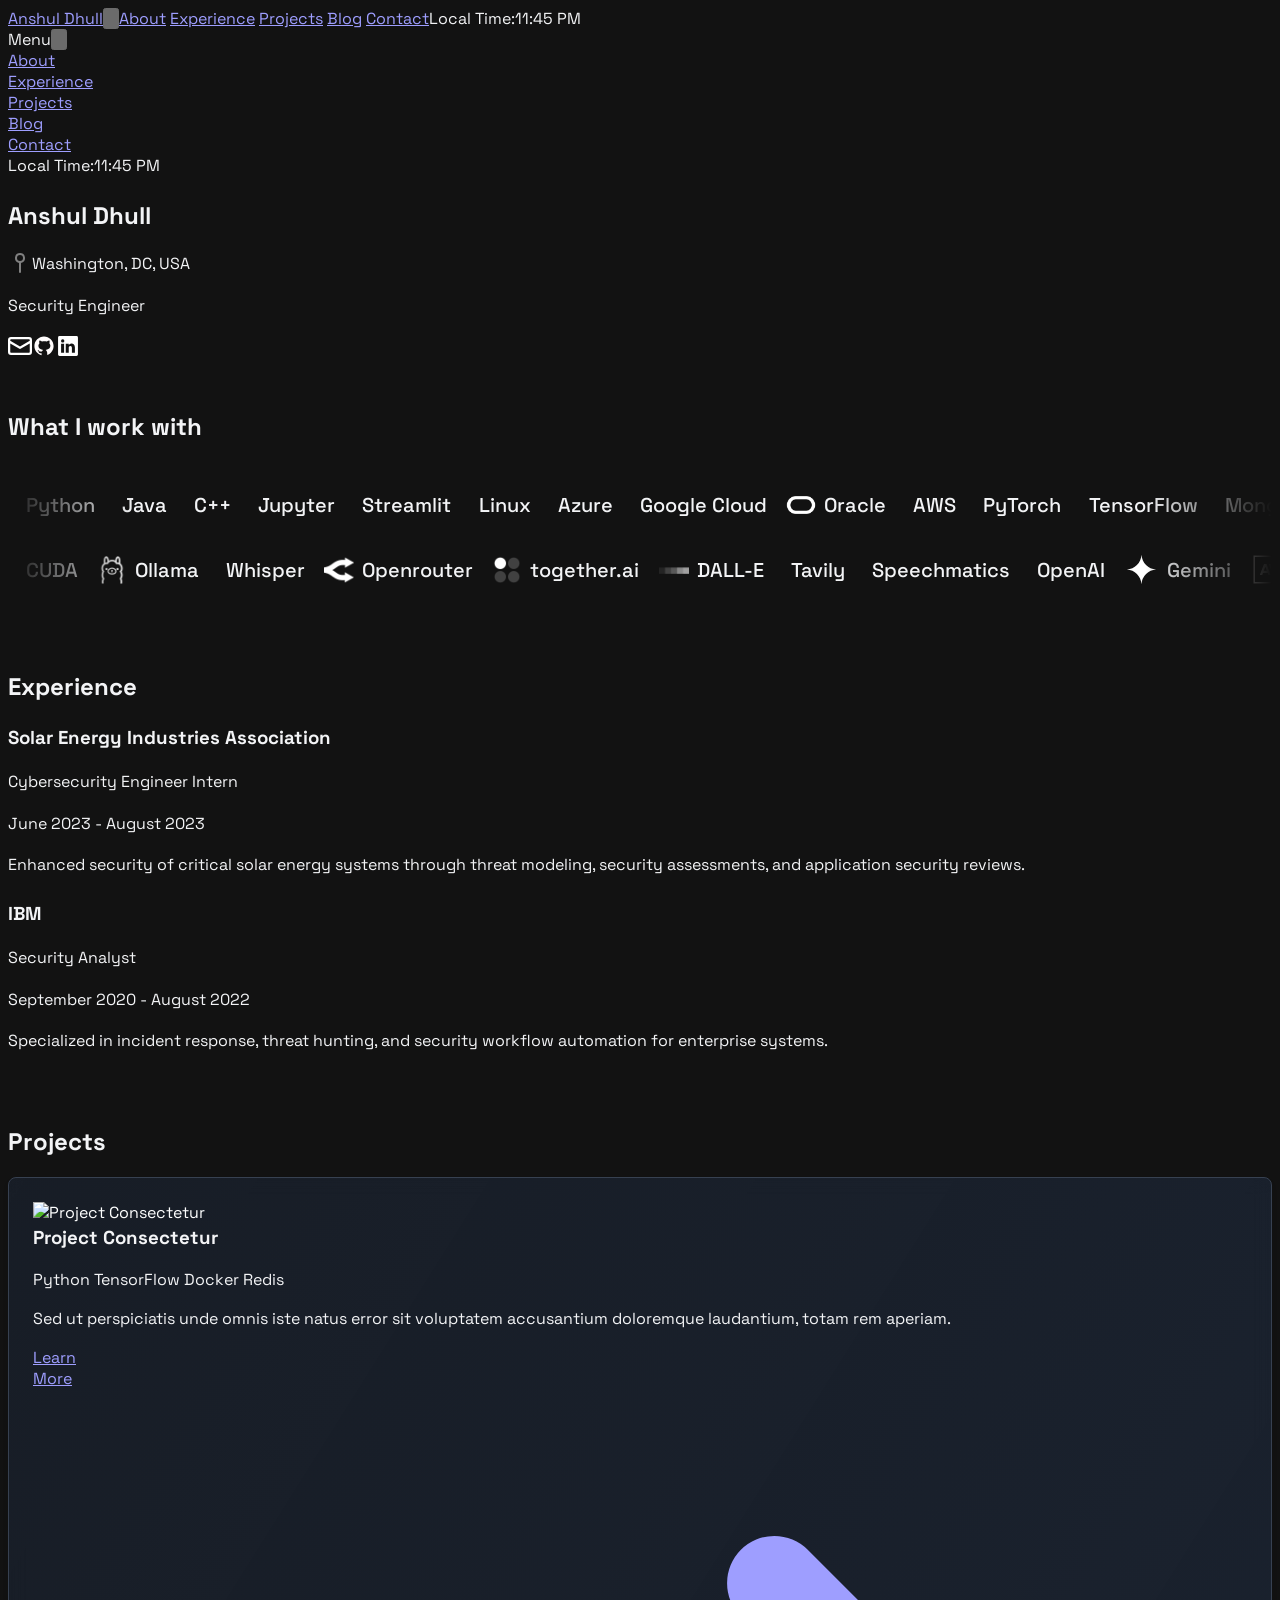
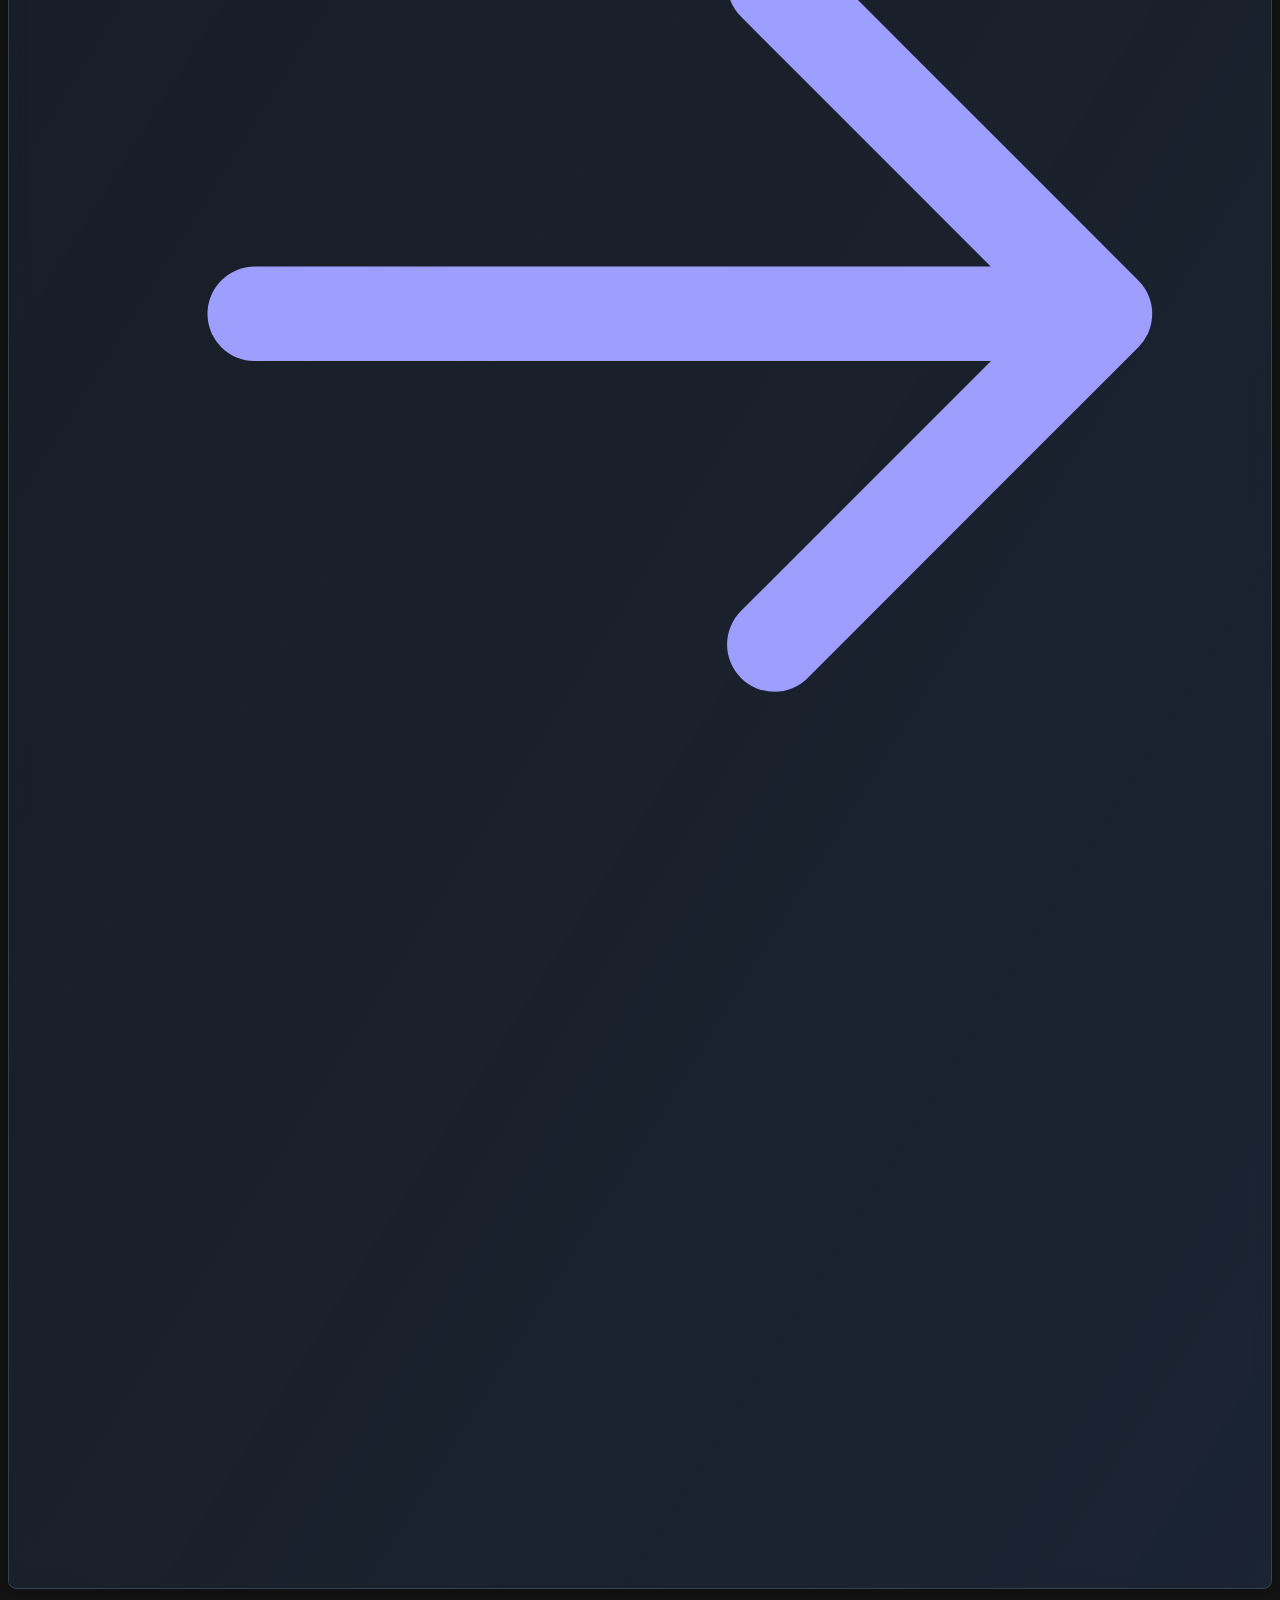
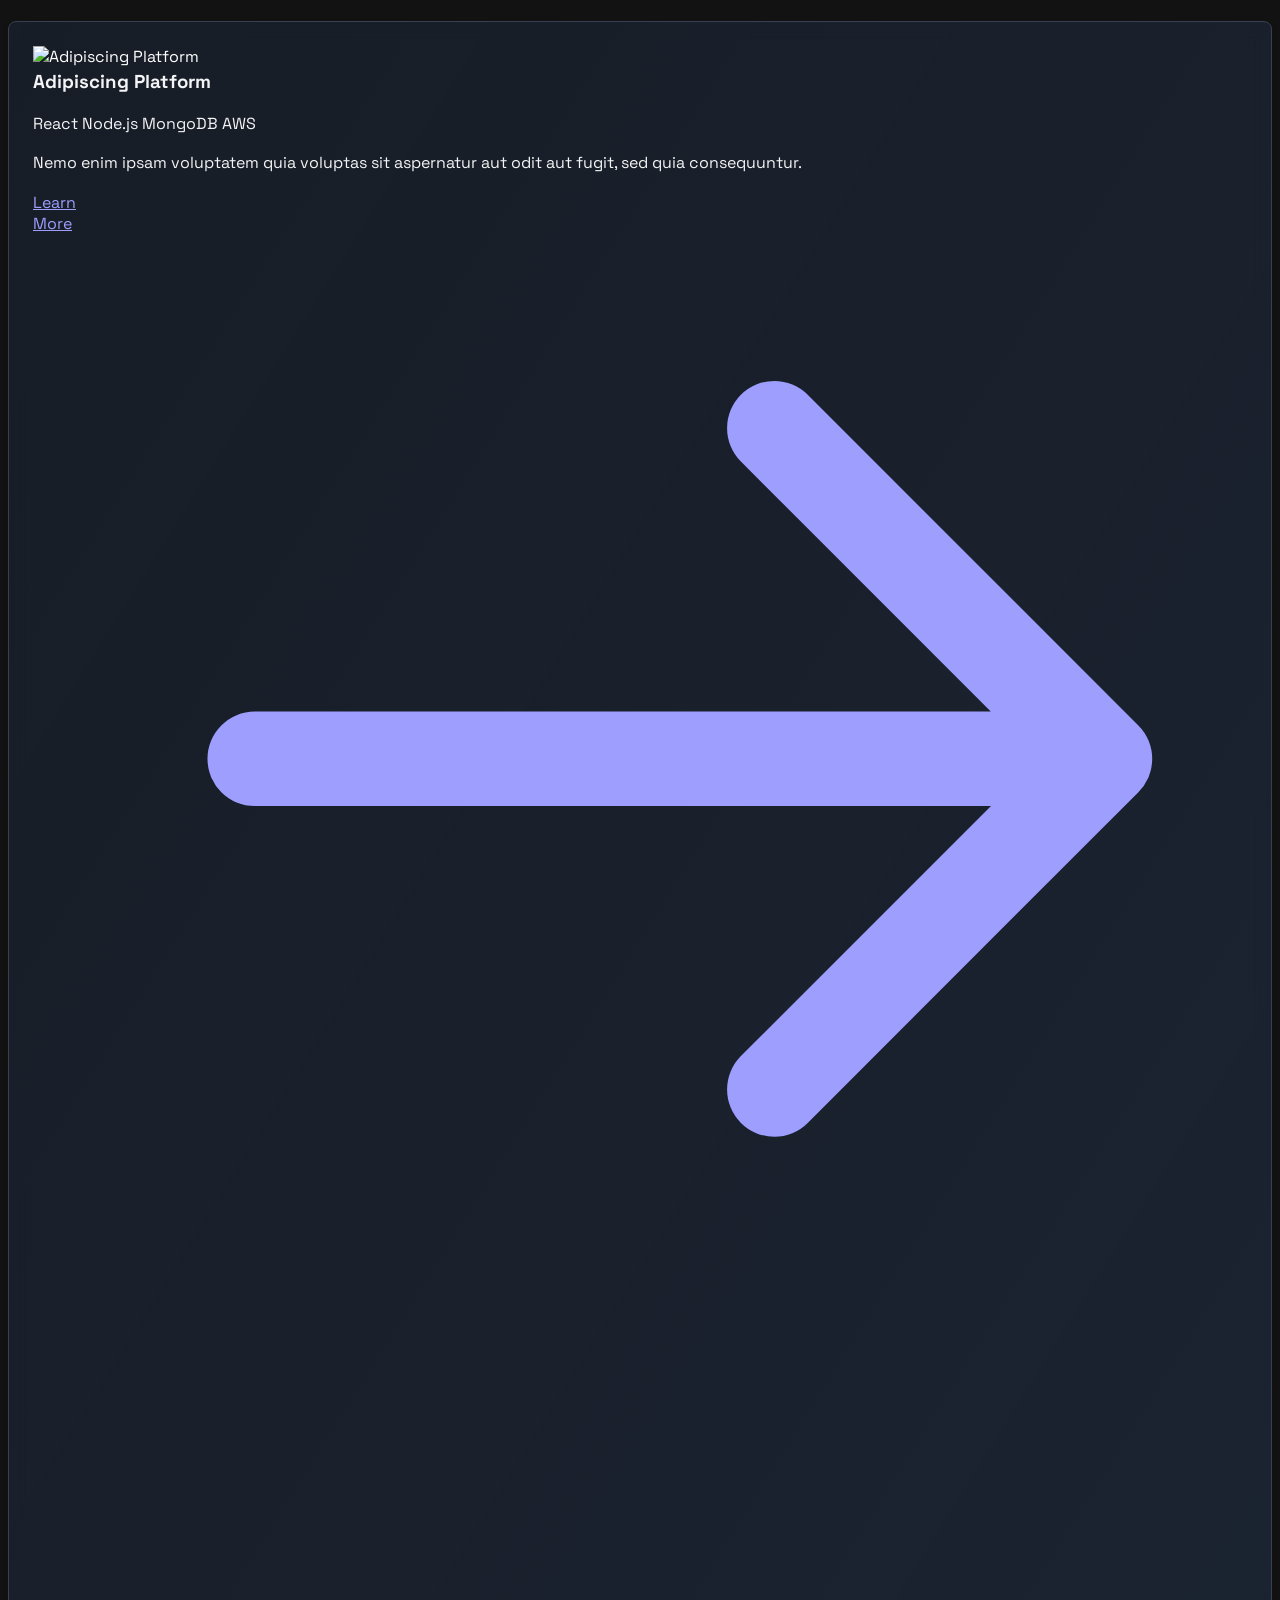
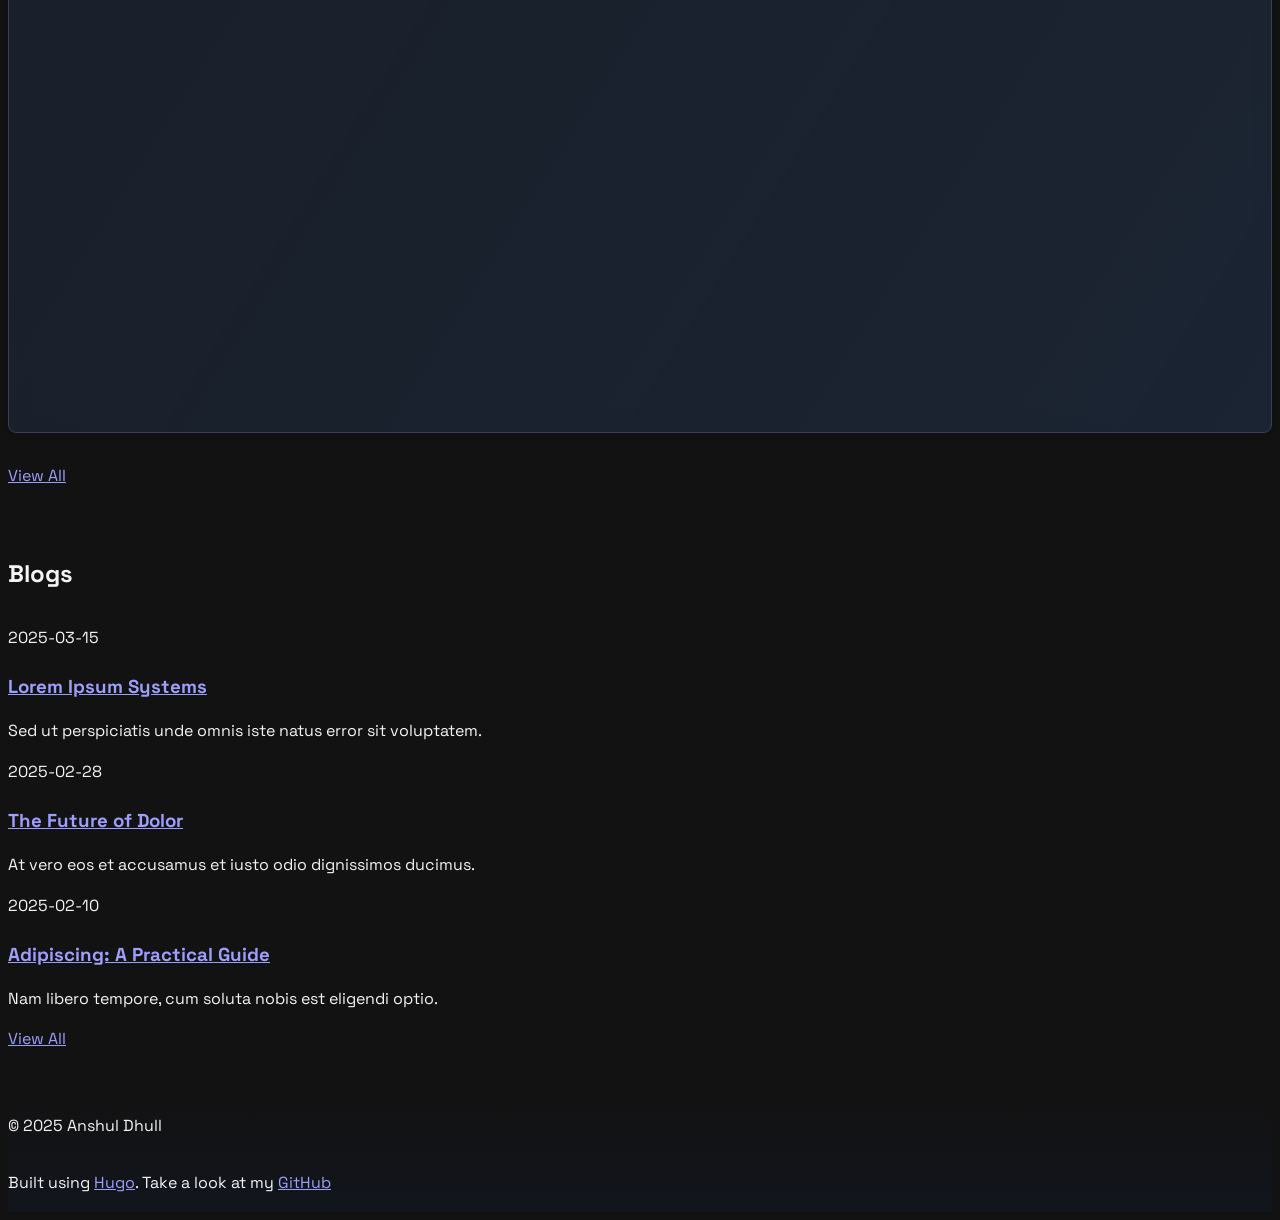
==== commit c196ad9b: "Updated About page with conversational tone" ====
--- a/index.html
+++ b/index.html
@@ -15,6 +15,9 @@
         <link rel="preload" href="https://cdn.jsdelivr.net/gh/devicons/devicon@latest/devicon.min.css" as="style">
         
         
+        <link rel="stylesheet" href="https://adanshul.github.io/anshul-dhull.github.io/css/custom.css">
+        
+        
         <style>
             html, body {
                 background-color: #121212;
@@ -288,19 +291,19 @@
             
             <div class="mt-8 md:mt-0 flex flex-wrap justify-center gap-3 md:absolute md:top-4 md:right-4 md:flex-nowrap md:justify-end md:mt-0">
                 
-                <a href="mailto:johndoe@example.com" class="text-gray-400 hover:text-white bg-[#121212] p-2 rounded-md border border-gray-700 hover:border-gray-500 transition-all">
+                <a href="mailto:anshuldhull1997@gmail.com" class="text-gray-400 hover:text-white bg-[#121212] p-2 rounded-md border border-gray-700 hover:border-gray-500 transition-all">
                     <svg xmlns="http://www.w3.org/2000/svg" width="24" height="24" viewBox="0 0 16 16"><path fill="white" fill-rule="evenodd" d="M2 3.5h12a.5.5 0 0 1 .5.5v.572L8 8.286L1.5 4.572V4a.5.5 0 0 1 .5-.5Zm-.5 2.8V12a.5.5 0 0 0 .5.5h12a.5.5 0 0 0 .5-.5V6.3L8.372 9.8L8 10.014L7.628 9.8L1.5 6.3ZM0 4a2 2 0 0 1 2-2h12a2 2 0 0 1 2 2v8a2 2 0 0 1-2 2H2a2 2 0 0 1-2-2V4Z" clip-rule="evenodd"/></svg>
                 </a>
                 
                 
-                <a href="https://github.com/johndoe123" class="text-gray-400 hover:text-white bg-[#121212] p-2 rounded-md border border-gray-700 hover:border-gray-500 transition-all" target="_blank" rel="noopener noreferrer">
+                <a href="https://github.com/adanshul" class="text-gray-400 hover:text-white bg-[#121212] p-2 rounded-md border border-gray-700 hover:border-gray-500 transition-all" target="_blank" rel="noopener noreferrer">
                     <svg xmlns="http://www.w3.org/2000/svg" x="0px" y="0px" width="24" height="24" viewBox="0,0,256,256">
                         <g fill="#fffcfc" fill-rule="nonzero" stroke="none" stroke-width="1" stroke-linecap="butt" stroke-linejoin="miter" stroke-miterlimit="10" stroke-dasharray="" stroke-dashoffset="0" font-family="none" font-weight="none" font-size="none" text-anchor="none" style="mix-blend-mode: normal"><g transform="scale(8.53333,8.53333)"><path d="M15,3c-6.627,0 -12,5.373 -12,12c0,5.623 3.872,10.328 9.092,11.63c-0.056,-0.162 -0.092,-0.35 -0.092,-0.583v-2.051c-0.487,0 -1.303,0 -1.508,0c-0.821,0 -1.551,-0.353 -1.905,-1.009c-0.393,-0.729 -0.461,-1.844 -1.435,-2.526c-0.289,-0.227 -0.069,-0.486 0.264,-0.451c0.615,0.174 1.125,0.596 1.605,1.222c0.478,0.627 0.703,0.769 1.596,0.769c0.433,0 1.081,-0.025 1.691,-0.121c0.328,-0.833 0.895,-1.6 1.588,-1.962c-3.996,-0.411 -5.903,-2.399 -5.903,-5.098c0,-1.162 0.495,-2.286 1.336,-3.233c-0.276,-0.94 -0.623,-2.857 0.106,-3.587c1.798,0 2.885,1.166 3.146,1.481c0.896,-0.307 1.88,-0.481 2.914,-0.481c1.036,0 2.024,0.174 2.922,0.483c0.258,-0.313 1.346,-1.483 3.148,-1.483c0.732,0.731 0.381,2.656 0.102,3.594c0.836,0.945 1.328,2.066 1.328,3.226c0,2.697 -1.904,4.684 -5.894,5.097c1.098,0.573 1.899,2.183 1.899,3.396v2.734c0,0.104 -0.023,0.179 -0.035,0.268c4.676,-1.639 8.035,-6.079 8.035,-11.315c0,-6.627 -5.373,-12 -12,-12z"></path></g></g>
                         </svg>
                 </a>
                 
                 
-                <a href="https://www.linkedin.com/in/johndoe123" class="text-gray-400 hover:text-white bg-[#121212] p-2 rounded-md border border-gray-700 hover:border-gray-500 transition-all" target="_blank" rel="noopener noreferrer">
+                <a href="https://www.linkedin.com/in/anshul-dhull/" class="text-gray-400 hover:text-white bg-[#121212] p-2 rounded-md border border-gray-700 hover:border-gray-500 transition-all" target="_blank" rel="noopener noreferrer">
                     <svg xmlns="http://www.w3.org/2000/svg" width="24" height="24" viewBox="0 0 24 24"><path fill="white" d="M20.47 2H3.53a1.45 1.45 0 0 0-1.47 1.43v17.14A1.45 1.45 0 0 0 3.53 22h16.94a1.45 1.45 0 0 0 1.47-1.43V3.43A1.45 1.45 0 0 0 20.47 2ZM8.09 18.74h-3v-9h3ZM6.59 8.48a1.56 1.56 0 1 1 0-3.12a1.57 1.57 0 1 1 0 3.12Zm12.32 10.26h-3v-4.83c0-1.21-.43-2-1.52-2A1.65 1.65 0 0 0 12.85 13a2 2 0 0 0-.1.73v5h-3v-9h3V11a3 3 0 0 1 2.71-1.5c2 0 3.45 1.29 3.45 4.06Z"/></svg>
                 </a>
                 
@@ -333,7 +336,7 @@
                         <span class="text-xl">Jupyter</span>
                     </div>
                     <div class="carousel-item">
-                        <i class="devicon-streamlit-plain text-2xl"></i>
+                        <i class="devicon-splunk-original-wordmark"></i>
                         <span class="text-xl">Streamlit</span>
                     </div>
                     <div class="carousel-item">
@@ -359,11 +362,11 @@
                         <span class="text-xl">AWS</span>
                     </div>
                     <div class="carousel-item">
-                        <i class="devicon-pytorch-original"></i>
+                        <i class="devicon-github-original"></i>
                         <span class="text-xl">PyTorch</span>
                     </div>
                     <div class="carousel-item">
-                        <i class="devicon-tensorflow-original text-2xl"></i>
+                        <i class="devicon-kubernetes-plain"></i>
                         <span class="text-xl">TensorFlow</span>
                     </div>
                     <div class="carousel-item">
@@ -371,7 +374,7 @@
                         <span class="text-xl">MongoDB</span>
                     </div>
                     <div class="carousel-item">
-                        <i class="devicon-redis-plain"></i>
+                        <i class="devicon-githubactions-plain"></i>
                         <span class="text-xl">Redis</span>
                     </div>
                     <div class="carousel-item">
@@ -379,11 +382,11 @@
                         <span class="text-xl">MySQL</span>
                     </div>
                     <div class="carousel-item">
-                        <i class="devicon-neo4j-plain"></i>
+                        <i class="devicon-terraform-plain"></i>
                         <span class="text-xl">Neo4j</span>
                     </div>
                     <div class="carousel-item">
-                        <i class="devicon-fastapi-plain text-2xl"></i>
+                        <i class="devicon-bash-plain"></i>
                         <span class="text-xl">FastAPI</span>
                     </div>
                     <div class="carousel-item">                        
@@ -646,40 +649,20 @@
                 
                 <div class="absolute -left-1.5 top-0 w-2 h-2 bg-gray-700 rounded-full"></div>
                 
-                <h3 class="text-gray-400 text-xl">Lorem Technologies</h3>
-                <p class="text-2xl font-semibold">AI Research Engineer</p>
-                <p class="text-gray-400 text-sm">Jan 2023 - Dec 2023</p>
-                <p class="mt-2">Ipsum dolor sit amet, consectetur adipiscing elit. Sed do eiusmod tempor incididunt ut labore.</p>
+                <h3 class="text-gray-400 text-xl">Solar Energy Industries Association</h3>
+                <p class="text-2xl font-semibold">Cybersecurity Engineer Intern</p>
+                <p class="text-gray-400 text-sm">June 2023 - August 2023</p>
+                <p class="mt-2">Enhanced security of critical solar energy systems through threat modeling, security assessments, and application security reviews.</p>
             </div>
             
             <div class="relative pl-8 before:content-[''] before:absolute before:left-0 before:top-0 before:w-[2px] before:h-full before:bg-gray-700 before:rounded-full">
                 
                 <div class="absolute -left-1.5 top-0 w-2 h-2 bg-gray-700 rounded-full"></div>
                 
-                <h3 class="text-gray-400 text-xl">Ipsum Solutions</h3>
-                <p class="text-2xl font-semibold">Machine Learning Engineer</p>
-                <p class="text-gray-400 text-sm">Jun 2022 - Dec 2022</p>
-                <p class="mt-2">Consectetur adipiscing elit, sed do eiusmod tempor incididunt ut labore et dolore magna aliqua.</p>
-            </div>
-            
-            <div class="relative pl-8 before:content-[''] before:absolute before:left-0 before:top-0 before:w-[2px] before:h-full before:bg-gray-700 before:rounded-full">
-                
-                <div class="absolute -left-1.5 top-0 w-2 h-2 bg-gray-700 rounded-full"></div>
-                
-                <h3 class="text-gray-400 text-xl">Dolor Analytics</h3>
-                <p class="text-2xl font-semibold">Data Scientist</p>
-                <p class="text-gray-400 text-sm">Jan 2022 - May 2022</p>
-                <p class="mt-2">Ut enim ad minima veniam, quis nostrum exercitationem ullam corporis suscipit.</p>
-            </div>
-            
-            <div class="relative pl-8 before:content-[''] before:absolute before:left-0 before:top-0 before:w-[2px] before:h-full before:bg-gray-700 before:rounded-full">
-                
-                <div class="absolute -left-1.5 top-0 w-2 h-2 bg-gray-700 rounded-full"></div>
-                
-                <h3 class="text-gray-400 text-xl">Sit Amet Corp</h3>
-                <p class="text-2xl font-semibold">Open Source Contributor</p>
-                <p class="text-gray-400 text-sm">2021 - Present</p>
-                <p class="mt-2">Quis autem vel eum iure reprehenderit qui in ea voluptate velit esse.</p>
+                <h3 class="text-gray-400 text-xl">IBM</h3>
+                <p class="text-2xl font-semibold">Security Analyst</p>
+                <p class="text-gray-400 text-sm">September 2020 - August 2022</p>
+                <p class="mt-2">Specialized in incident response, threat hunting, and security workflow automation for enterprise systems.</p>
             </div>
             
         </div>
@@ -695,7 +678,7 @@
             <div class="project-card relative overflow-hidden rounded-lg bg-[#121212] border border-gray-700 transition-all duration-300 group">
                 <div class="aspect-w-16 aspect-h-9 overflow-hidden relative">
                     <div class="absolute inset-0 bg-gradient-to-br from-blue-500/20 to-purple-500/20 z-10"></div>
-                    <img src="/images/projects/consectetur.png" alt="Project Consectetur" class="w-full h-full object-cover transition-transform duration-500 group-hover:scale-110">
+                    <img src="./images/projects/consectetur.png" alt="Project Consectetur" class="w-full h-full object-cover transition-transform duration-500 group-hover:scale-110">
                     <div class="absolute inset-0 bg-gradient-to-t from-black/90 via-black/50 to-transparent opacity-60 z-20"></div>
                     
                     
@@ -729,7 +712,7 @@
             <div class="project-card relative overflow-hidden rounded-lg bg-[#121212] border border-gray-700 transition-all duration-300 group">
                 <div class="aspect-w-16 aspect-h-9 overflow-hidden relative">
                     <div class="absolute inset-0 bg-gradient-to-br from-blue-500/20 to-purple-500/20 z-10"></div>
-                    <img src="/images/projects/adipiscing.png" alt="Adipiscing Platform" class="w-full h-full object-cover transition-transform duration-500 group-hover:scale-110">
+                    <img src="./images/projects/adipiscing.png" alt="Adipiscing Platform" class="w-full h-full object-cover transition-transform duration-500 group-hover:scale-110">
                     <div class="absolute inset-0 bg-gradient-to-t from-black/90 via-black/50 to-transparent opacity-60 z-20"></div>
                     
                     
@@ -761,7 +744,7 @@
             </div>
             
             <div class="flex justify-center mt-4 md:mt-8">
-                <a href="/projects" class="text-blue-500 hover:text-blue-400 transition-colors duration-200 text-sm md:text-lg">View All</a>
+                <a href="./projects" class="text-blue-500 hover:text-blue-400 transition-colors duration-200 text-sm md:text-lg">View All</a>
             </div>
         </div>
     </section>
@@ -799,7 +782,7 @@
             
         </div>
         <div class="flex justify-center mt-8">
-            <a href="/blogs" class="text-blue-500 hover:text-blue-400 transition-colors duration-200 text-lg">View All</a>
+            <a href="./blogs" class="text-blue-500 hover:text-blue-400 transition-colors duration-200 text-lg">View All</a>
         </div>
     </section>
 </div>
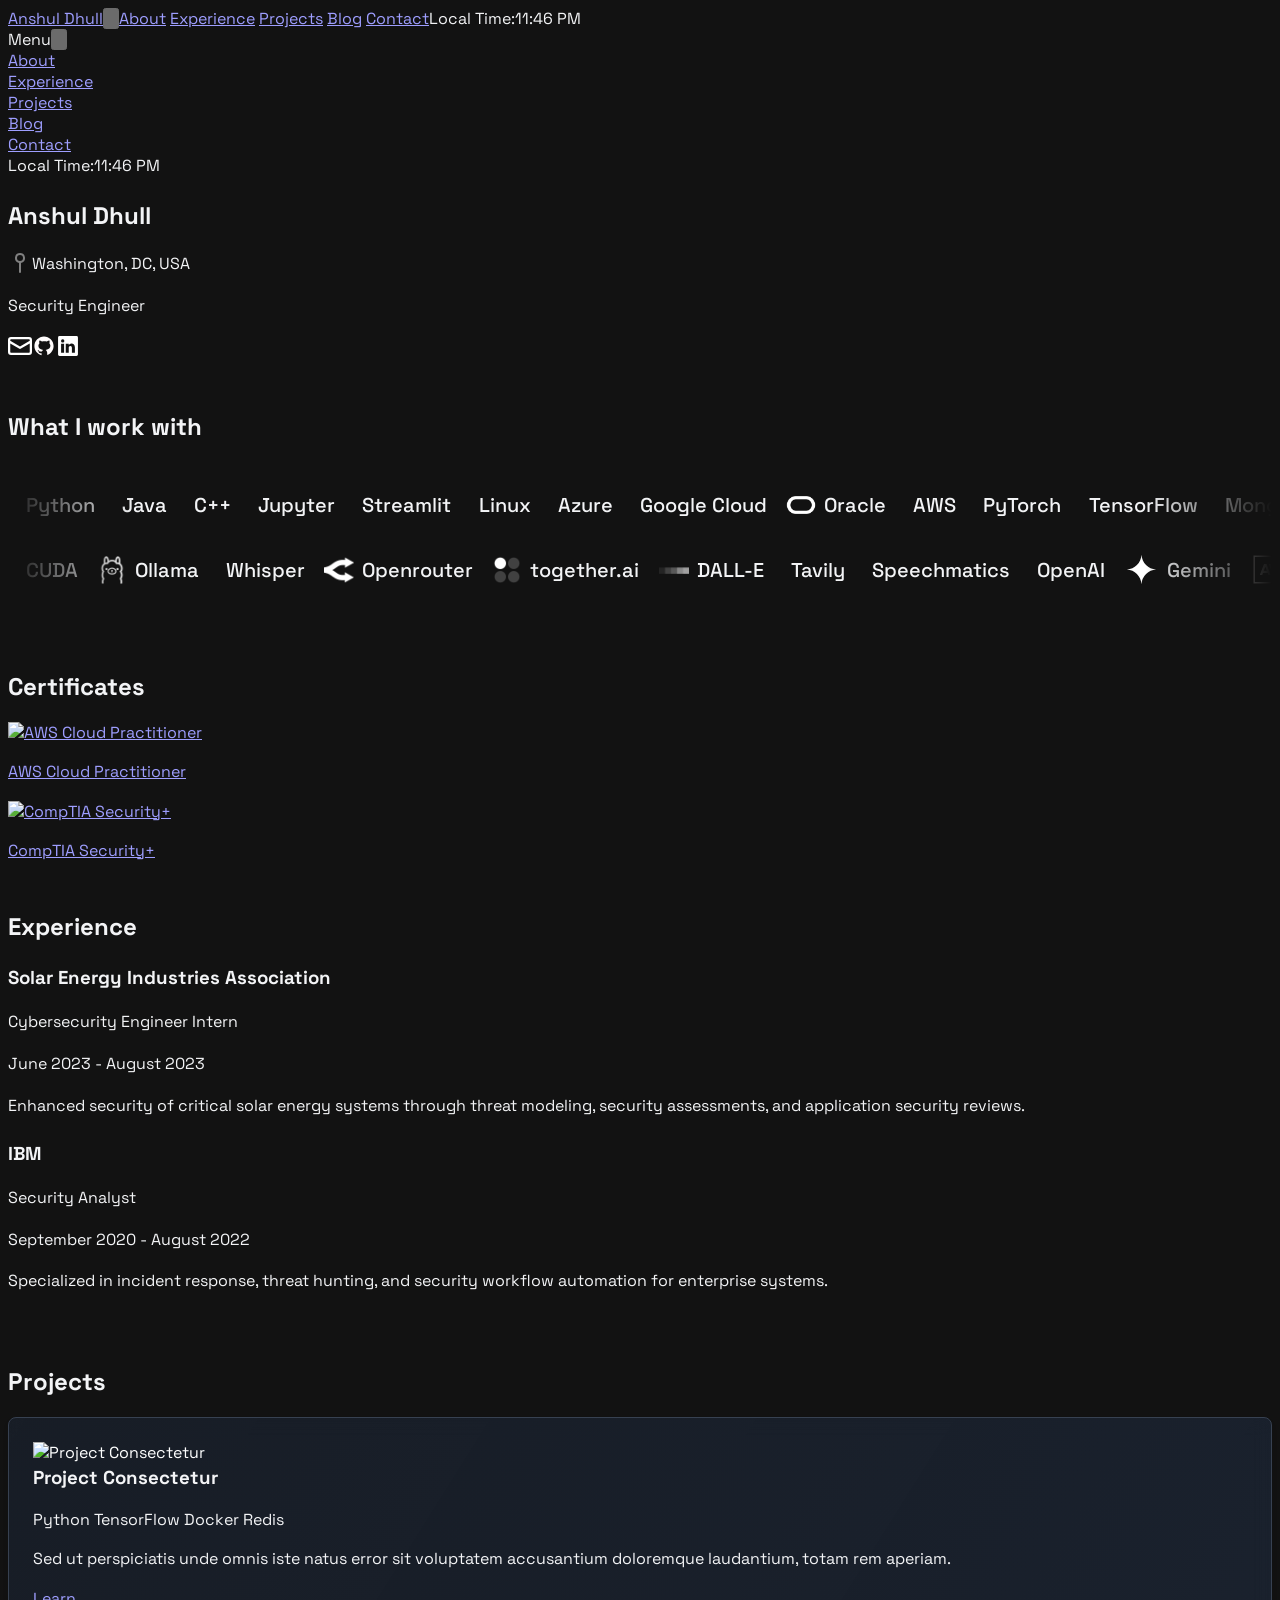
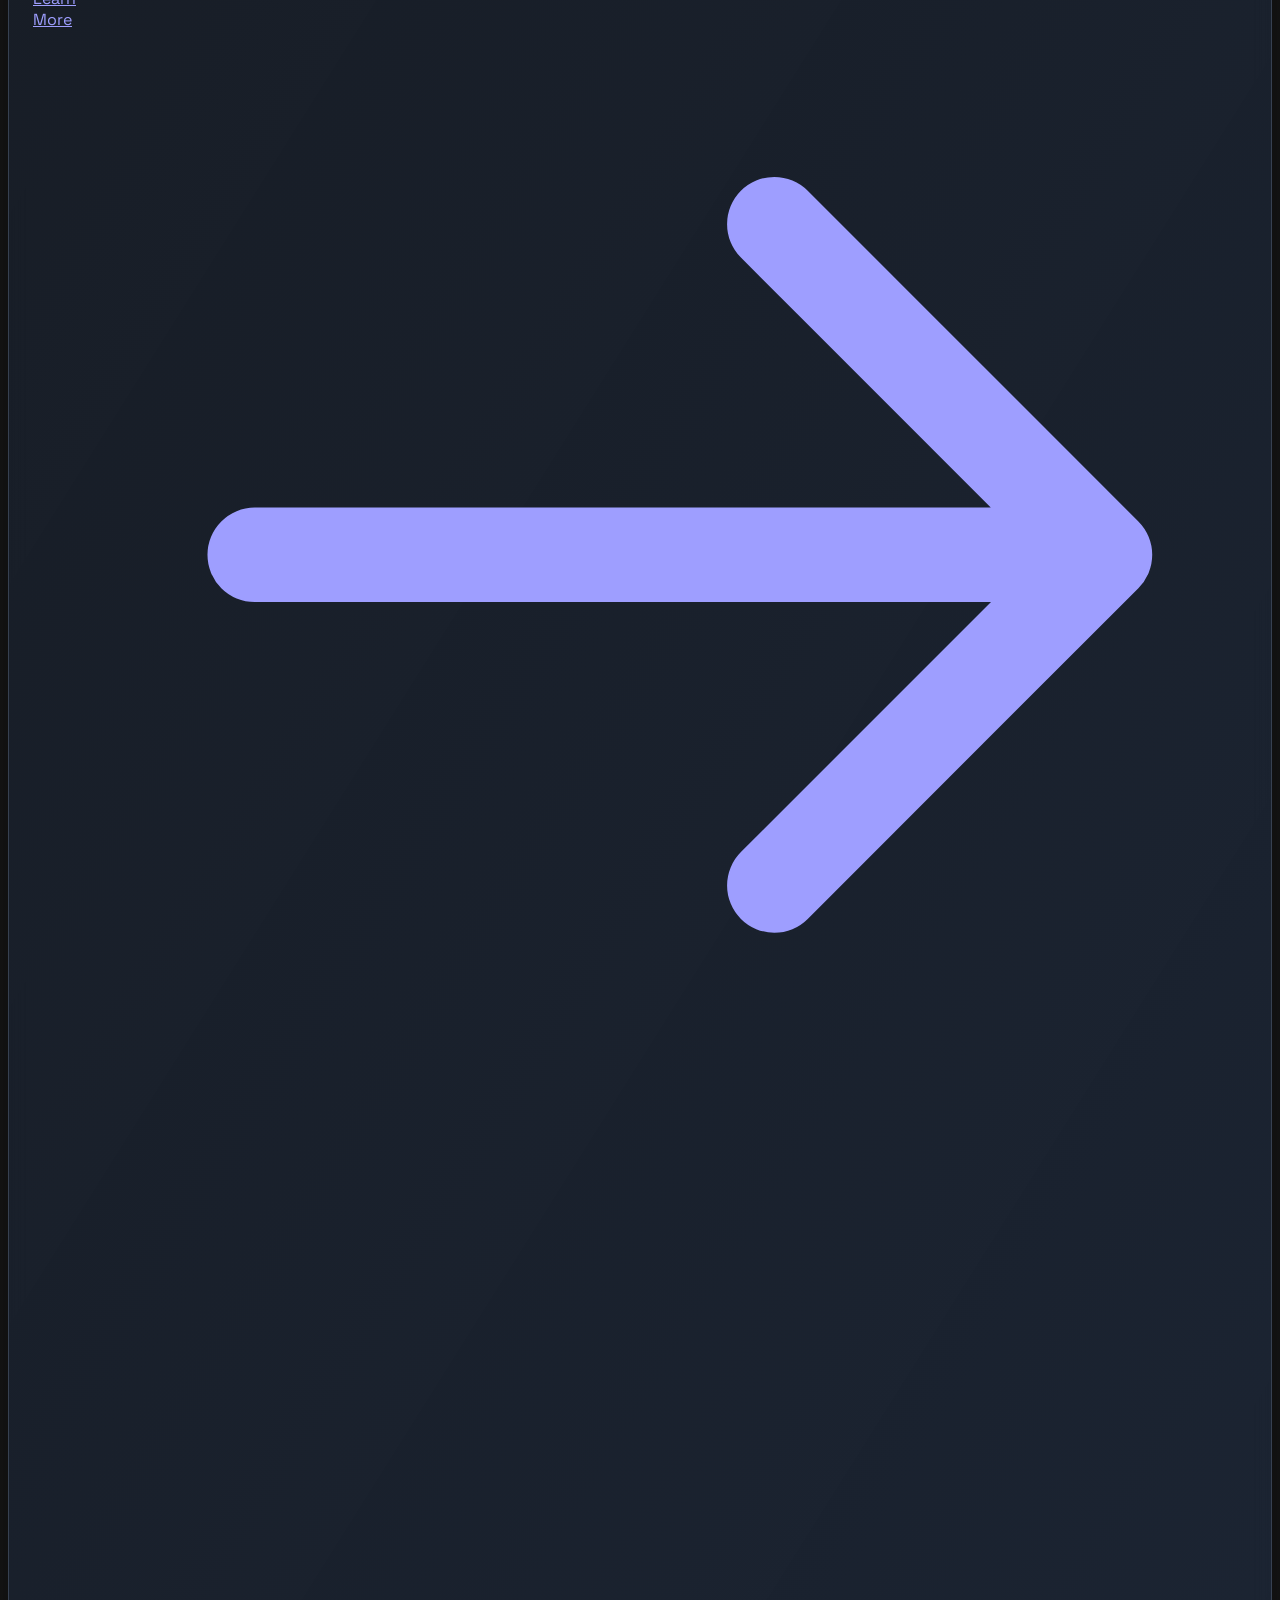
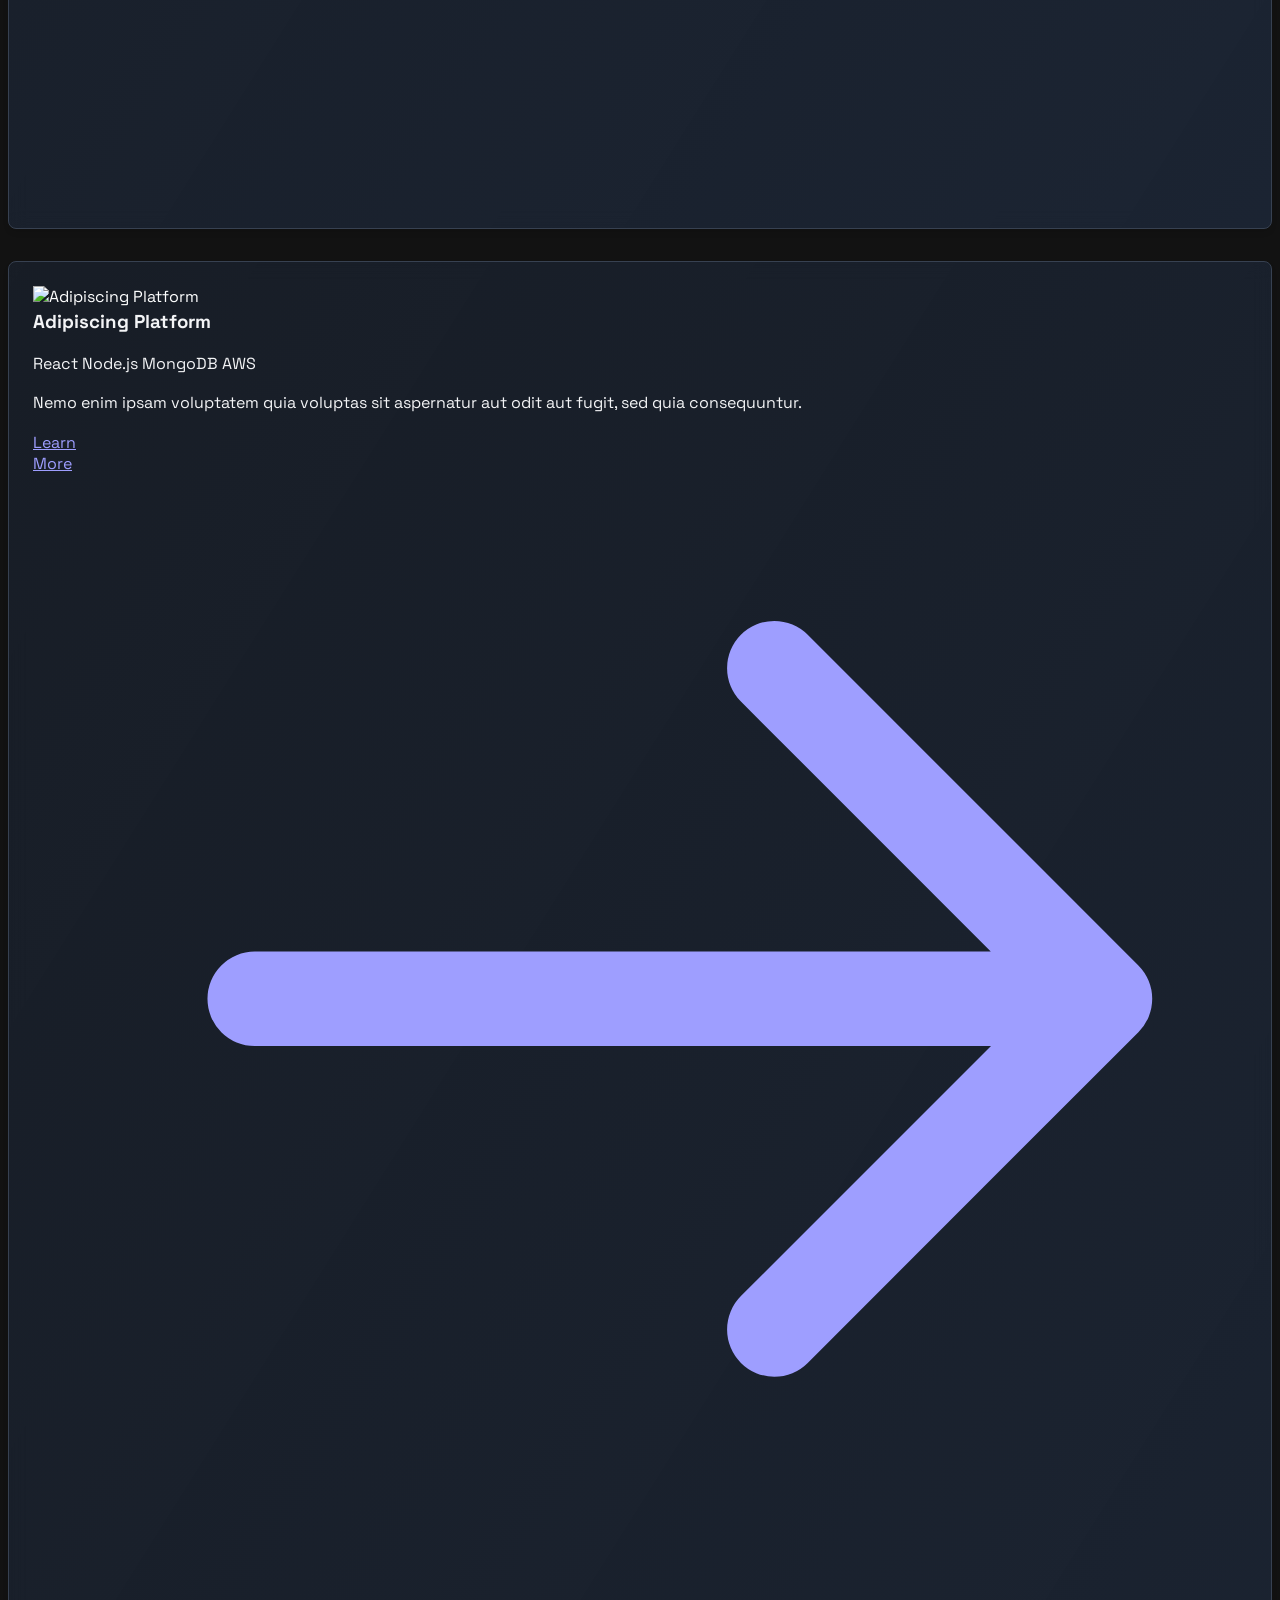
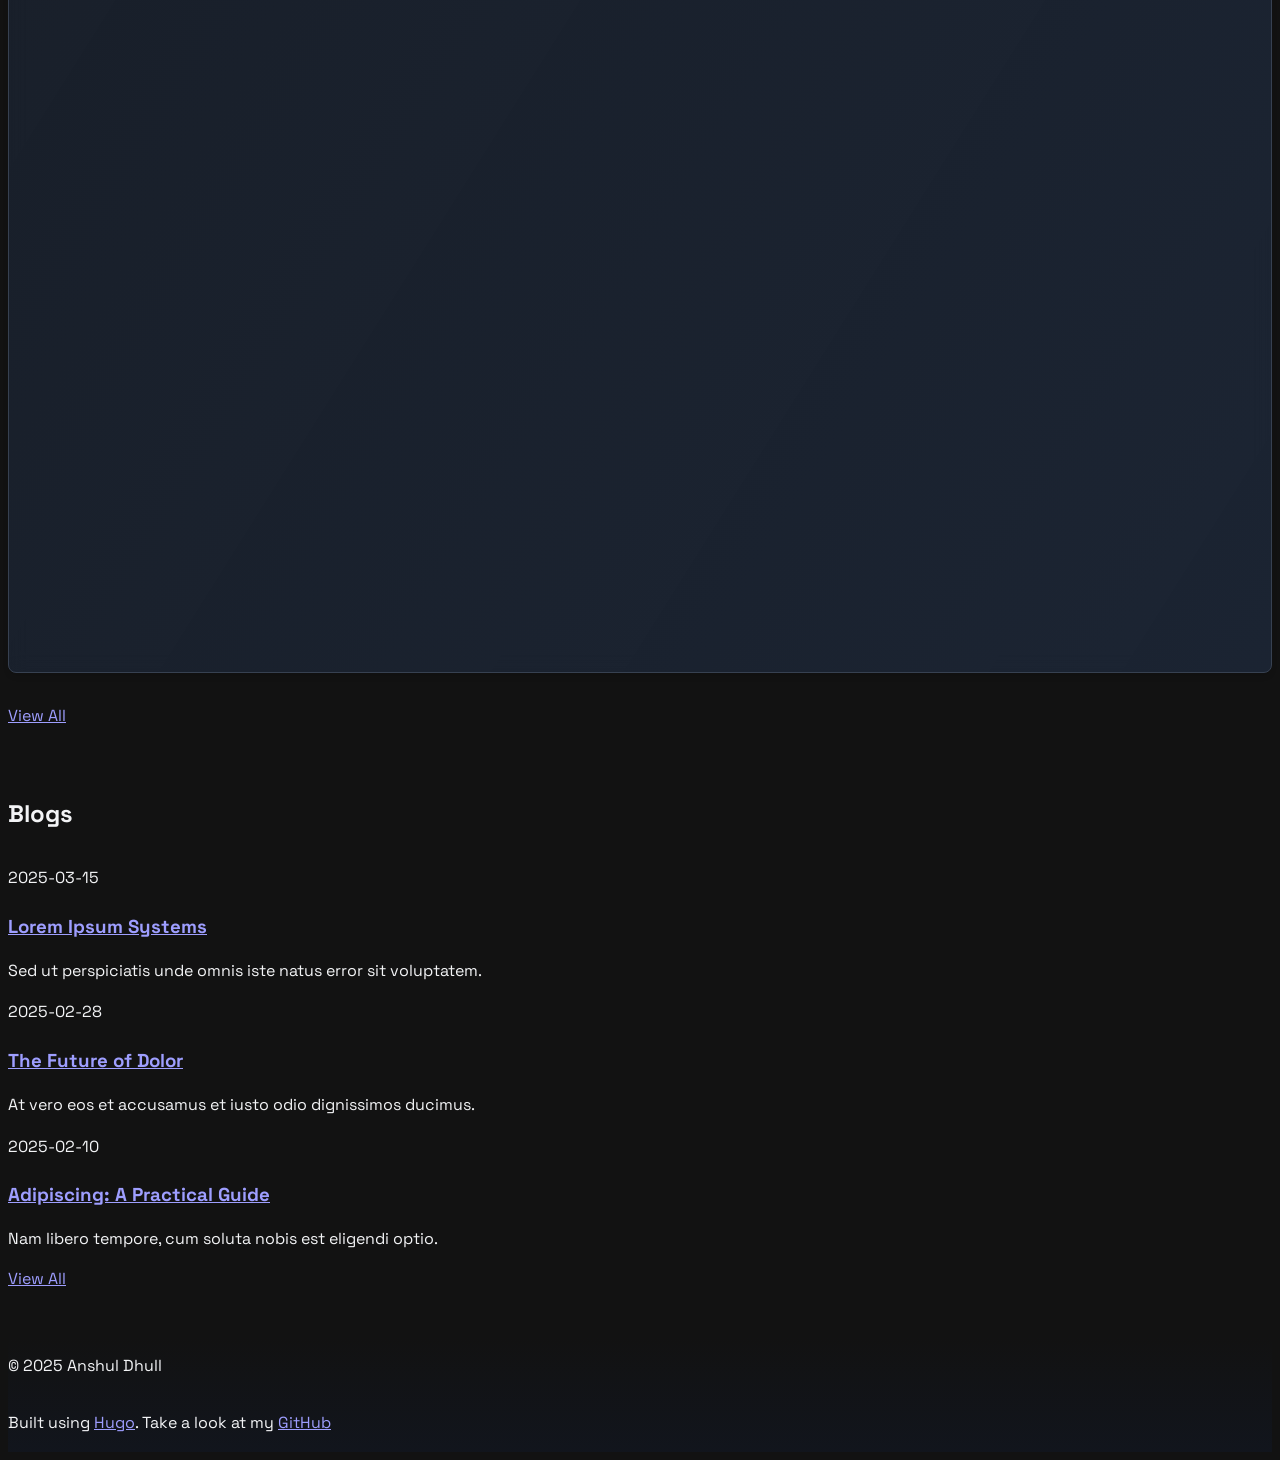
==== commit eac46349: "Add certificate section using external badge images" ====
--- a/index.html
+++ b/index.html
@@ -640,6 +640,19 @@
             </div>
         </div>
     </section>
+    <section class="mb-20">
+        <h2 class="text-4xl font-bold mb-5">Certificates</h2>
+        <div class="grid grid-cols-1 sm:grid-cols-2 md:grid-cols-3 gap-8 max-w-3xl mx-auto">
+            <a href="https://aws.amazon.com/certification/certified-cloud-practitioner/" class="block group" target="_blank" rel="noopener noreferrer">
+                <img src="https://img.shields.io/badge/AWS%20Cloud%20Practitioner-FF9900?style=for-the-badge&amp;logo=amazonaws&amp;logoColor=white" alt="AWS Cloud Practitioner" class="w-full h-auto rounded-lg border border-gray-700 group-hover:border-gray-500 transition-all">
+                <p class="mt-2 text-center text-xl">AWS Cloud Practitioner</p>
+            </a>
+            <a href="https://www.comptia.org/certifications/security" class="block group" target="_blank" rel="noopener noreferrer">
+                <img src="https://img.shields.io/badge/CompTIA%20Security%2B-ED1C24?style=for-the-badge&amp;logo=comptia&amp;logoColor=white" alt="CompTIA Security+" class="w-full h-auto rounded-lg border border-gray-700 group-hover:border-gray-500 transition-all">
+                <p class="mt-2 text-center text-xl">CompTIA Security+</p>
+            </a>
+        </div>
+    </section>
 
     <section>
         <h2 class="text-4xl font-bold mb-5">Experience</h2>
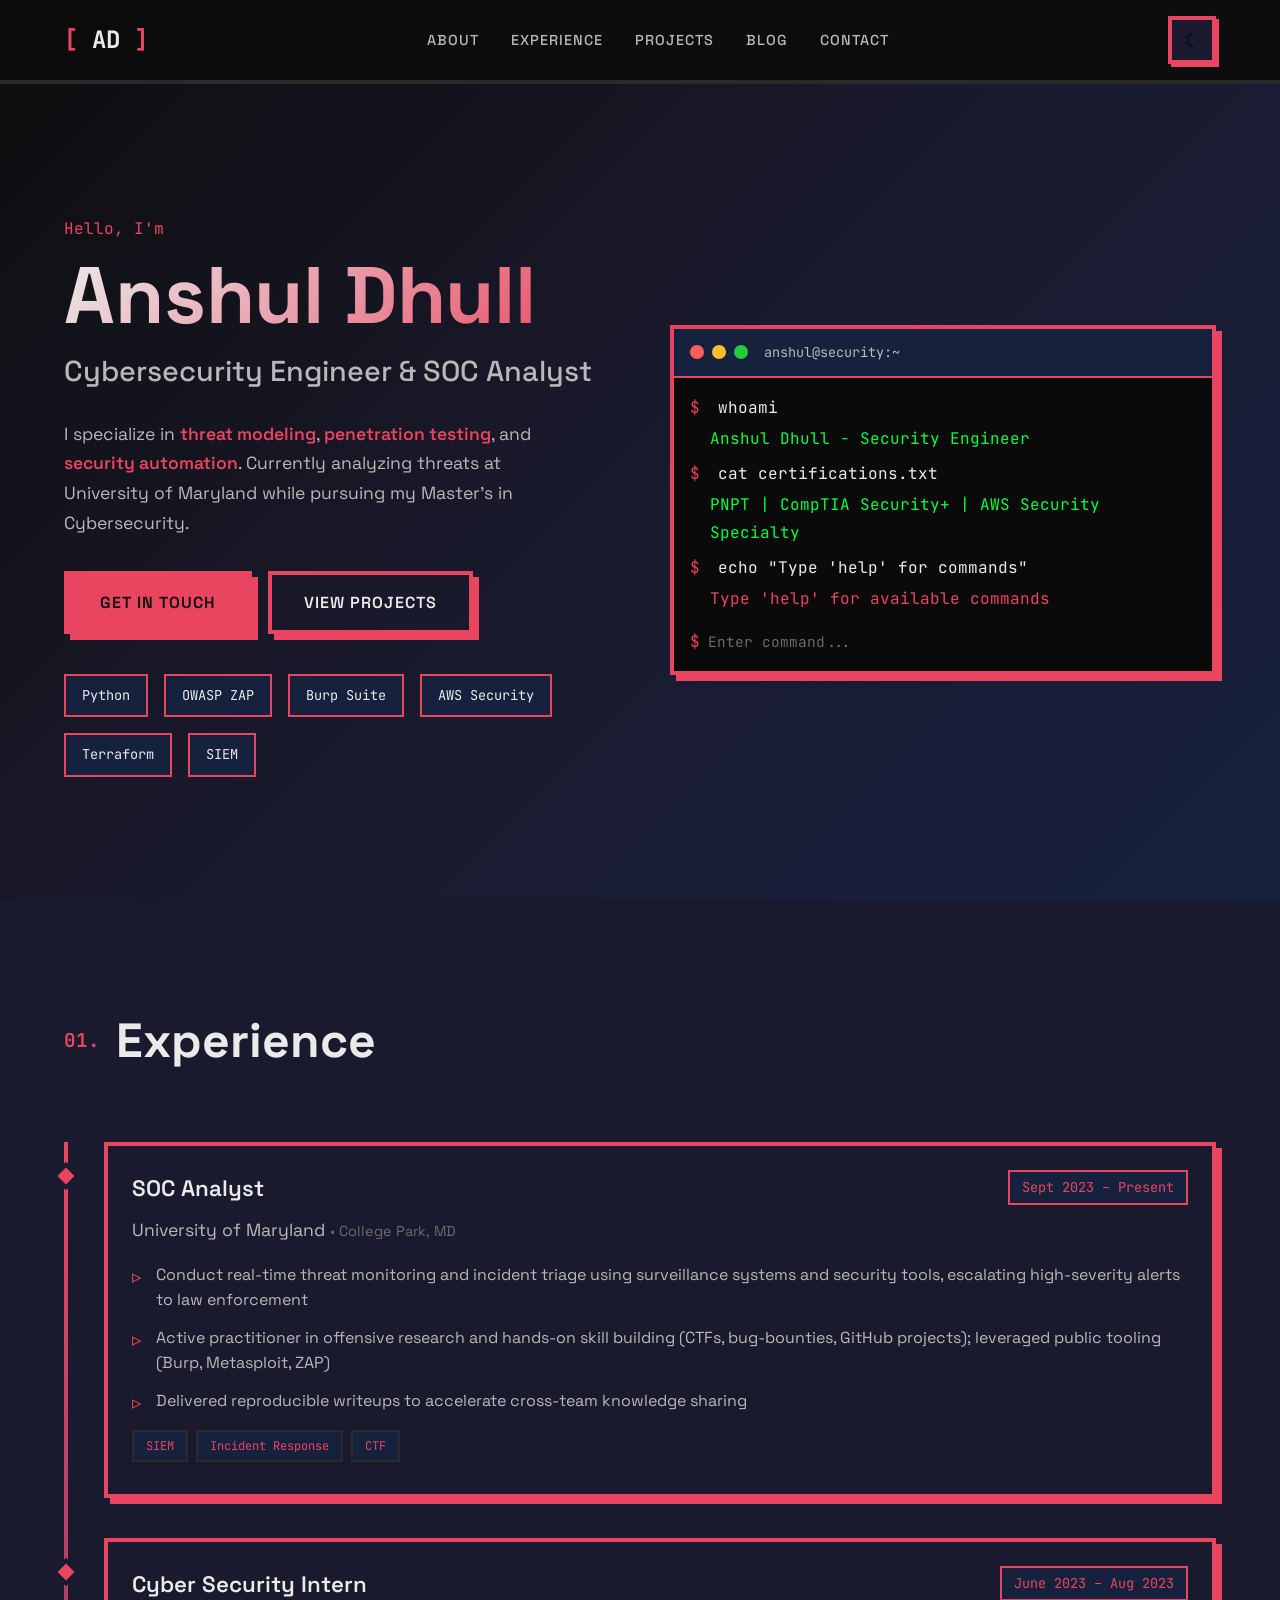
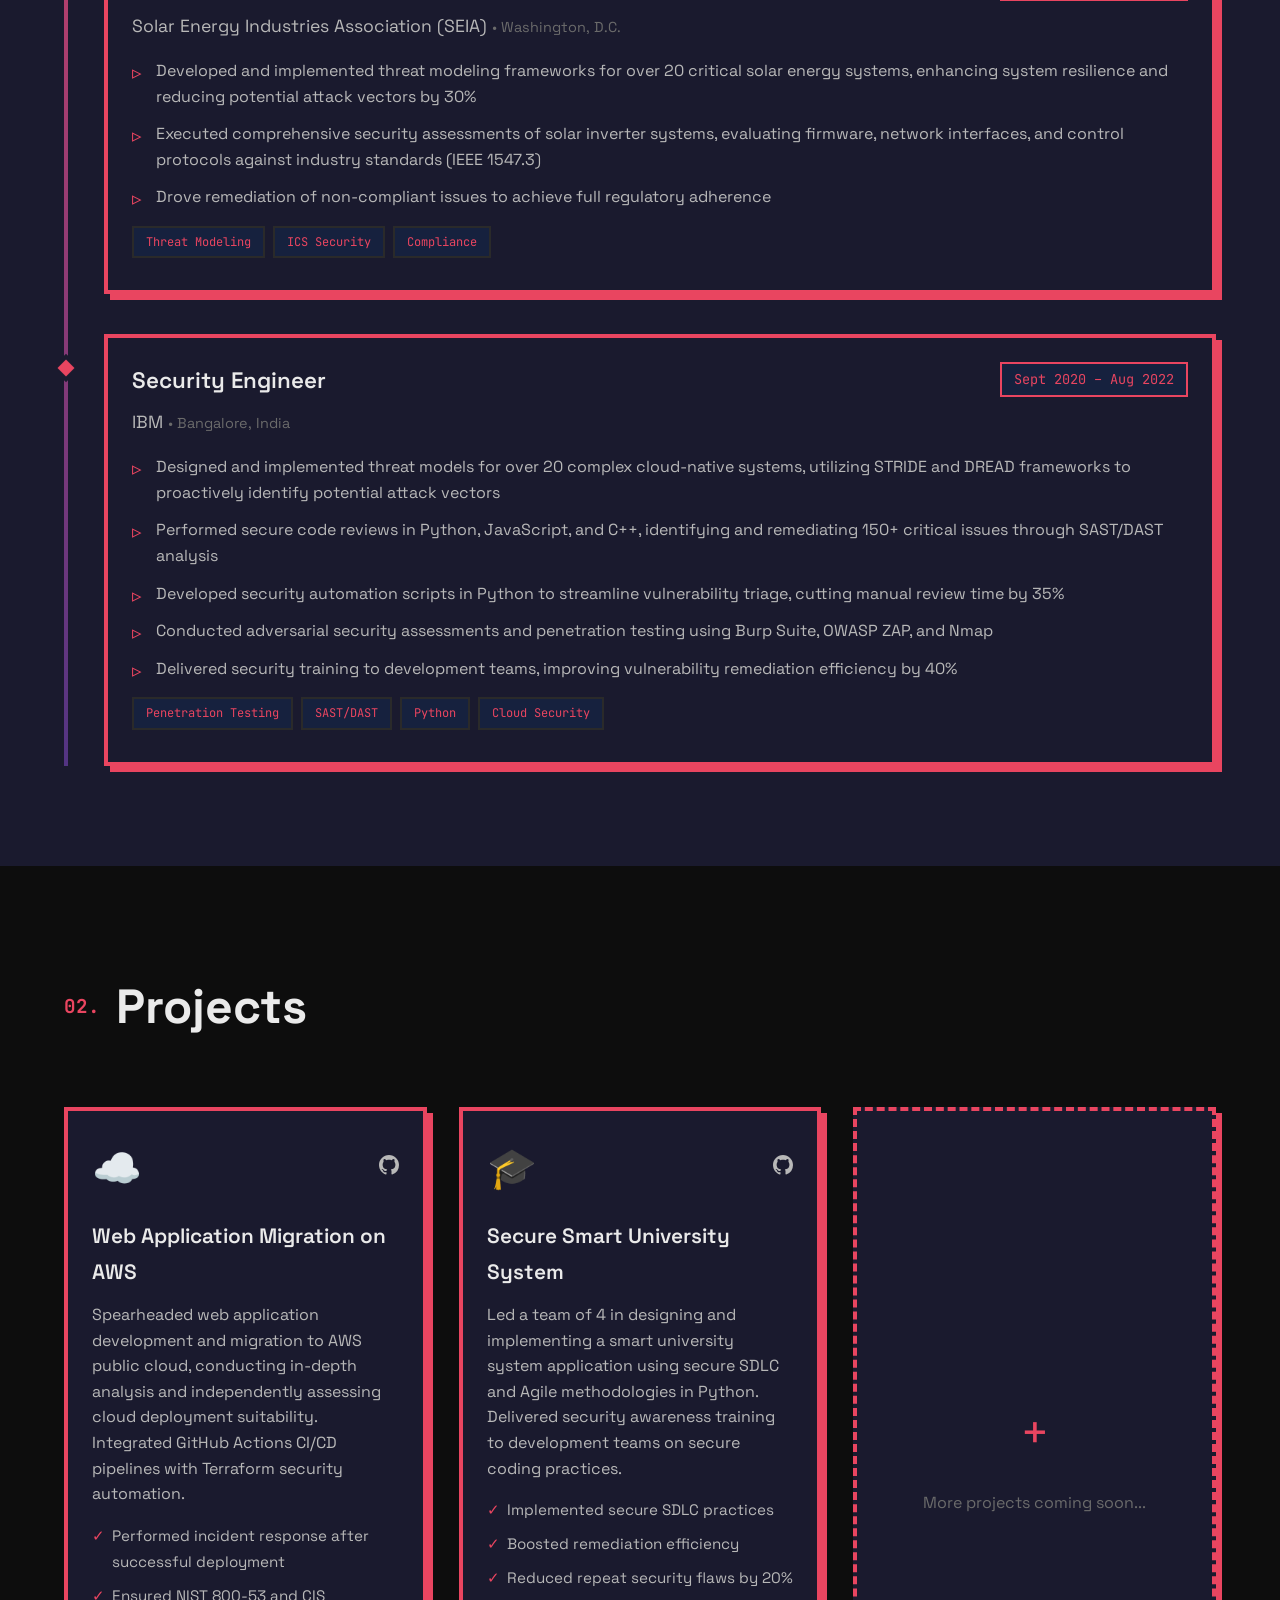
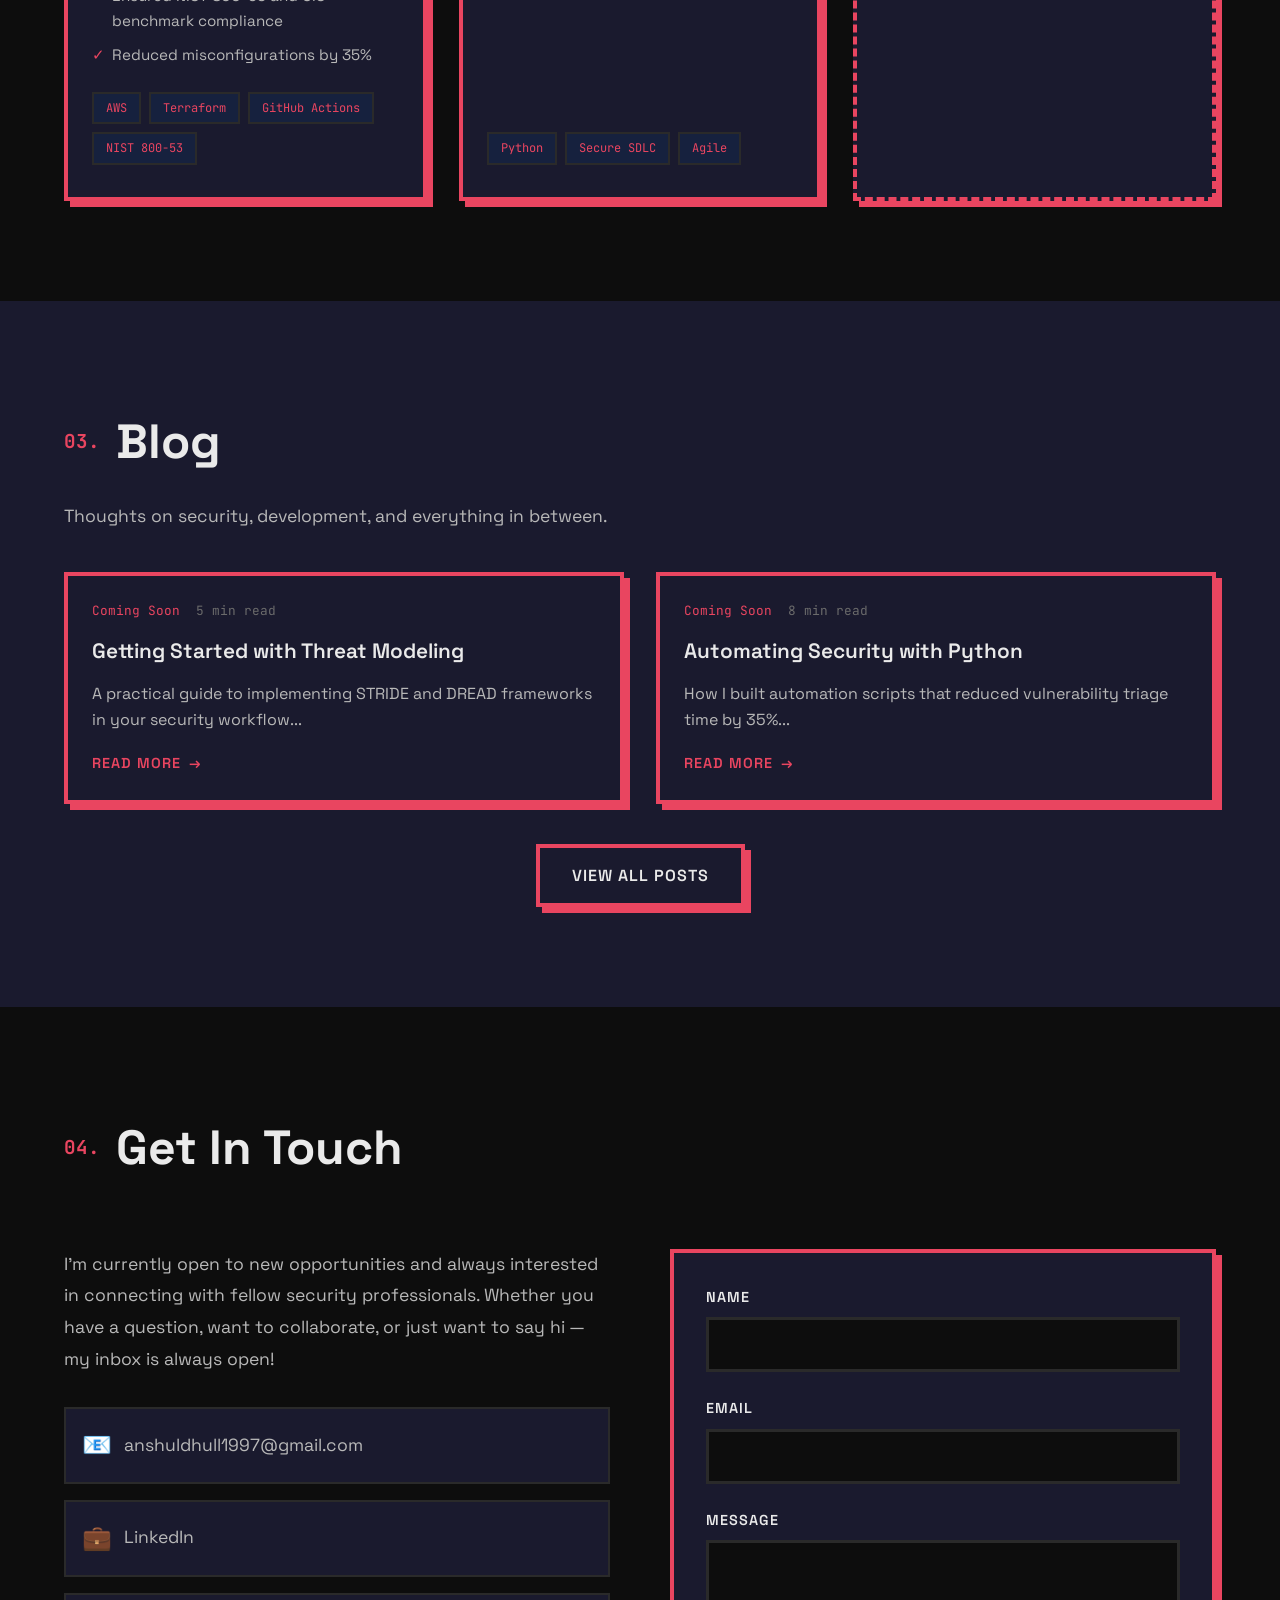
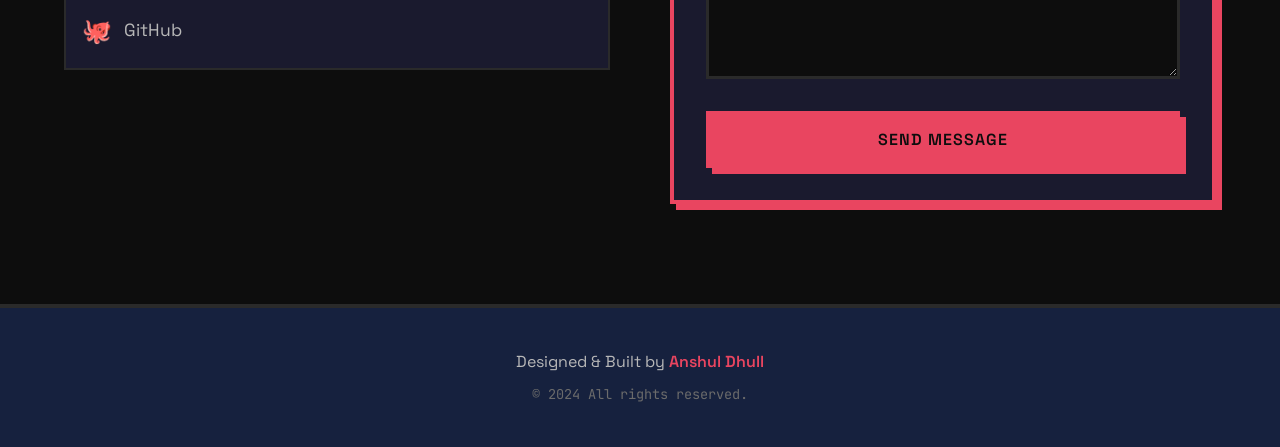
==== commit fa8b2cc6: "Initial commit - Neo-Brutalist portfolio" ====
--- a/index.html
+++ b/index.html
@@ -1,981 +1,388 @@
 <!DOCTYPE html>
-<html lang="en" class="dark">
-    <head>
-	<meta name="generator" content="Hugo 0.145.0">
-        <meta charset="UTF-8">
-        <meta name="viewport" content="width=device-width, initial-scale=1.0">
-        <title>Anshul Portfolio Website</title>
-        
-        
-        <link rel="apple-touch-icon" sizes="180x180" href="https://adanshul.github.io/anshul-dhull.github.io/favicon_io/apple-touch-icon.png">
-        <link rel="icon" type="image/png" sizes="32x32" href="https://adanshul.github.io/anshul-dhull.github.io/favicon_io/favicon-32x32.png">
-        <link rel="icon" type="image/png" sizes="16x16" href="https://adanshul.github.io/anshul-dhull.github.io/favicon_io/favicon-16x16.png">
-        <link rel="manifest" href="https://adanshul.github.io/anshul-dhull.github.io/favicon_io/site.webmanifest">        
-        <link rel="preload" href="https://cdn.tailwindcss.com" as="script">
-        <link rel="preload" href="https://cdn.jsdelivr.net/gh/devicons/devicon@latest/devicon.min.css" as="style">
-        
-        
-        <link rel="stylesheet" href="https://adanshul.github.io/anshul-dhull.github.io/css/custom.css">
-        
-        
-        <style>
-            html, body {
-                background-color: #121212;
-                color: #f3f4f6;
-            }            
-            .border {
-                border-color: #374151;
-            }            
-            .carousel-item {
-                display: inline-block;
-                margin: 0 1rem;
-            }            
-            .flex {
-                display: flex;
-            }
-            .flex-col {
-                flex-direction: column;
-            }
-            
-            @media (min-width: 768px) {
-                .md\:flex-row {
-                    flex-direction: row;
-                }
-            }
-            
-            .tech-carousel {
-                overflow: hidden;
-                width: 100%;
-                padding: 1rem 0;
-            }
-            
-            .carousel-track {
-                white-space: nowrap;
-            }
-        </style>
-        
-        <script src="https://cdn.tailwindcss.com"></script>
-        <link rel="stylesheet" type='text/css' href="https://cdn.jsdelivr.net/gh/devicons/devicon@latest/devicon.min.css" />
-        <script>
-            
-            if (localStorage.getItem('color-theme') === 'dark' || (!('color-theme' in localStorage) && window.matchMedia('(prefers-color-scheme: dark)').matches)) {
-                document.documentElement.classList.add('dark');
-            } else {
-                document.documentElement.classList.remove('dark');
-            }
-        </script>
-        <style>
-            :root {
-                color-scheme: dark;
-            }
-            
-            body {
-                @apply bg-[#121212] text-gray-100;
-            }
-
-            .tech-icon {
-                filter: grayscale(100%) brightness(200%);
-                transition: all 0.3s ease;
-            }
-            .tech-icon:hover {
-                filter: none;
-            }
-            
-            @keyframes scroll {
-                0% {
-                    transform: translateX(0);
-                }
-                100% {
-                    transform: translateX(-100%);
-                }
-            }
-            
-            .tech-carousel {
-                width: 100%;
-                padding: 1rem 0;
-            }
-            
-            .tech-track {
-                width: fit-content;
-                animation: scroll 20s linear infinite;
-            }
-            
-            .tech-track:hover {
-                animation-play-state: paused;
-            }
-            
-            .tech-slide {
-                float: left;
-            }
-        </style>
-    </head>
-    <body class="min-h-screen bg-[#121212] text-gray-100">
-        
+<html lang="en" data-theme="dark">
 <head>
+    <meta charset="UTF-8">
+    <meta name="viewport" content="width=device-width, initial-scale=1.0">
+    <meta name="description" content="Anshul Dhull - Cybersecurity Engineer & SOC Analyst. Expert in threat modeling, penetration testing, and cloud security.">
+    <meta name="keywords" content="cybersecurity, security engineer, SOC analyst, penetration testing, cloud security">
+    <meta name="author" content="Anshul Dhull">
     
-    <script async src="https://www.googletagmanager.com/gtag/js?id=G-C0RTF18BT4"></script>
-    <script>
-        window.dataLayer = window.dataLayer || [];
-        function gtag(){dataLayer.push(arguments);}
-        gtag('js', new Date());
-
-        gtag('config', 'G-C0RTF18BT4');
-    </script>
+    <!-- Open Graph / Social Media -->
+    <meta property="og:title" content="Anshul Dhull | Cybersecurity Engineer">
+    <meta property="og:description" content="Cybersecurity professional specializing in threat modeling, penetration testing, and security automation.">
+    <meta property="og:type" content="website">
     
-    <link rel="stylesheet" type='text/css' href="https://cdn.jsdelivr.net/gh/devicons/devicon@latest/devicon.min.css" />
-    <link href="https://fonts.googleapis.com/css2?family=Space+Grotesk:wght@400;500;600;700&display=swap" rel="stylesheet">
-    <style>
-        body {
-            font-family: 'Space Grotesk', sans-serif;
-        }
-    </style>
+    <title>Anshul Dhull | Cybersecurity Engineer</title>
+    
+    <!-- Fonts: Space Grotesk for headings, JetBrains Mono for code/terminal -->
+    <link rel="preconnect" href="https://fonts.googleapis.com">
+    <link rel="preconnect" href="https://fonts.gstatic.com" crossorigin>
+    <link href="https://fonts.googleapis.com/css2?family=JetBrains+Mono:wght@400;500;700&family=Space+Grotesk:wght@400;500;600;700&display=swap" rel="stylesheet">
+    
+    <link rel="stylesheet" href="styles.css">
 </head>
-<header class="py-6 relative">
-    <div class="max-w-6xl mx-auto px-4">
-        <div class="flex flex-col md:flex-row md:items-center md:justify-between gap-4">
-            <div class="flex justify-between items-center">
-                <a href="https://adanshul.github.io/anshul-dhull.github.io/" class="text-xl font-bold text-white hover:text-gray-300 transition-colors duration-300">
-                    Anshul Dhull
-                </a>
+<body>
+    <!-- ==================== NAVIGATION ==================== -->
+    <nav class="nav" id="navbar">
+        <div class="nav__container">
+            <a href="#" class="nav__logo">
+                <span class="nav__logo-bracket">[</span>
+                AD
+                <span class="nav__logo-bracket">]</span>
+            </a>
+            
+            <ul class="nav__menu" id="nav-menu">
+                <li><a href="#about" class="nav__link">About</a></li>
+                <li><a href="#experience" class="nav__link">Experience</a></li>
+                <li><a href="#projects" class="nav__link">Projects</a></li>
+                <li><a href="#blog" class="nav__link">Blog</a></li>
+                <li><a href="#contact" class="nav__link">Contact</a></li>
+            </ul>
+            
+            <div class="nav__actions">
+                <!-- Theme Toggle Button -->
+                <button class="theme-toggle" id="theme-toggle" aria-label="Toggle dark/light mode">
+                    <span class="theme-toggle__icon theme-toggle__icon--sun">☀</span>
+                    <span class="theme-toggle__icon theme-toggle__icon--moon">☾</span>
+                </button>
                 
-                <button id="mobile-menu-button" class="md:hidden text-gray-300 hover:text-white focus:outline-none">
-                    <svg class="w-6 h-6" fill="none" stroke="currentColor" viewBox="0 0 24 24">
-                        <path stroke-linecap="round" stroke-linejoin="round" stroke-width="2" d="M4 6h16M4 12h16M4 18h16"></path>
-                    </svg>
+                <!-- Mobile Menu Button -->
+                <button class="nav__hamburger" id="nav-toggle" aria-label="Toggle menu">
+                    <span></span>
+                    <span></span>
+                    <span></span>
                 </button>
-            </div>            
-            
-            <nav class="hidden md:flex flex-wrap justify-center items-center gap-4 md:gap-6">
+            </div>
+        </div>
+    </nav>
+
+    <!-- ==================== HERO / ABOUT SECTION ==================== -->
+    <section class="hero" id="about">
+        <div class="container">
+            <div class="hero__content">
+                <div class="hero__text">
+                    <p class="hero__greeting">Hello, I'm</p>
+                    <h1 class="hero__name">Anshul Dhull</h1>
+                    <h2 class="hero__title">Cybersecurity Engineer & SOC Analyst</h2>
+                    <p class="hero__description">
+                        I specialize in <span class="highlight">threat modeling</span>, 
+                        <span class="highlight">penetration testing</span>, and 
+                        <span class="highlight">security automation</span>. Currently analyzing 
+                        threats at University of Maryland while pursuing my Master's in Cybersecurity.
+                    </p>
+                    
+                    <div class="hero__cta">
+                        <a href="#contact" class="btn btn--primary">Get In Touch</a>
+                        <a href="#projects" class="btn btn--secondary">View Projects</a>
+                    </div>
+                    
+                    <!-- Skills Tags -->
+                    <div class="hero__skills">
+                        <span class="skill-tag">Python</span>
+                        <span class="skill-tag">OWASP ZAP</span>
+                        <span class="skill-tag">Burp Suite</span>
+                        <span class="skill-tag">AWS Security</span>
+                        <span class="skill-tag">Terraform</span>
+                        <span class="skill-tag">SIEM</span>
+                    </div>
+                </div>
                 
-                <a href="https://adanshul.github.io/anshul-dhull.github.io/about/" class="inline-block text-lg text-gray-300 hover:text-white transition-colors duration-300 ">About</a>
-                <a href="https://adanshul.github.io/anshul-dhull.github.io/experience/" class="inline-block text-lg text-gray-300 hover:text-white transition-colors duration-300 ">Experience</a>
-                <a href="https://adanshul.github.io/anshul-dhull.github.io/projects/" class="inline-block text-lg text-gray-300 hover:text-white transition-colors duration-300 ">Projects</a>
-                <a href="https://adanshul.github.io/anshul-dhull.github.io/blogs/" class="inline-block text-lg text-gray-300 hover:text-white transition-colors duration-300 ">Blog</a>
-                <a href="https://adanshul.github.io/anshul-dhull.github.io/contact/" class="inline-block text-lg text-gray-300 hover:text-white transition-colors duration-300 ">Contact</a>
-            </nav>
-            <div class="hidden md:flex justify-end">
-                <div class="flex items-center">
-                    <span class="text-lg text-gray-300 mr-2">Local Time:</span>
-                    <div id="local-time" class="text-lg text-gray-300"></div>
+                <!-- Interactive Terminal -->
+                <div class="terminal" id="terminal">
+                    <div class="terminal__header">
+                        <div class="terminal__buttons">
+                            <span class="terminal__btn terminal__btn--close"></span>
+                            <span class="terminal__btn terminal__btn--minimize"></span>
+                            <span class="terminal__btn terminal__btn--maximize"></span>
+                        </div>
+                        <span class="terminal__title">anshul@security:~</span>
+                    </div>
+                    <div class="terminal__body" id="terminal-body">
+                        <div class="terminal__output" id="terminal-output">
+                            <p class="terminal__line"><span class="terminal__prompt">$</span> whoami</p>
+                            <p class="terminal__response">Anshul Dhull - Security Engineer</p>
+                            <p class="terminal__line"><span class="terminal__prompt">$</span> cat certifications.txt</p>
+                            <p class="terminal__response">PNPT | CompTIA Security+ | AWS Security Specialty</p>
+                            <p class="terminal__line"><span class="terminal__prompt">$</span> echo "Type 'help' for commands"</p>
+                            <p class="terminal__response terminal__response--highlight">Type 'help' for available commands</p>
+                        </div>
+                        <div class="terminal__input-line">
+                            <span class="terminal__prompt">$</span>
+                            <input type="text" class="terminal__input" id="terminal-input" placeholder="Enter command..." autocomplete="off">
+                        </div>
+                    </div>
                 </div>
             </div>
         </div>
-    </div>
-
-    
-    <div id="mobile-menu" class="fixed inset-0 bg-black bg-opacity-90 z-50 hidden transition-all duration-300">
-        <div class="flex flex-col h-full">
-            <div class="flex justify-between items-center p-6 border-b border-gray-800">
-                <span class="text-xl font-bold text-white">Menu</span>
-                <button id="mobile-menu-close" class="text-gray-300 hover:text-white focus:outline-none">
-                    <svg class="w-6 h-6" fill="none" stroke="currentColor" viewBox="0 0 24 24">
-                        <path stroke-linecap="round" stroke-linejoin="round" stroke-width="2" d="M6 18L18 6M6 6l12 12"></path>
-                    </svg>
-                </button>
-            </div>
-            <nav class="flex flex-col p-6 space-y-4">
-                <a href="https://adanshul.github.io/anshul-dhull.github.io/about/" class="text-xl text-gray-300 hover:text-white transition-colors duration-300 ">About</a>
-                <a href="https://adanshul.github.io/anshul-dhull.github.io/experience/" class="text-xl text-gray-300 hover:text-white transition-colors duration-300 ">Experience</a>
-                <a href="https://adanshul.github.io/anshul-dhull.github.io/projects/" class="text-xl text-gray-300 hover:text-white transition-colors duration-300 ">Projects</a>
-                <a href="https://adanshul.github.io/anshul-dhull.github.io/blogs/" class="text-xl text-gray-300 hover:text-white transition-colors duration-300 ">Blog</a>
-                <a href="https://adanshul.github.io/anshul-dhull.github.io/contact/" class="text-xl text-gray-300 hover:text-white transition-colors duration-300 ">Contact</a>
-            </nav>
-            <div class="mt-auto p-6 border-t border-gray-800">
-                <div class="flex items-center justify-center">
-                    <span class="text-lg text-gray-300 mr-2">Local Time:</span>
-                    <div id="mobile-local-time" class="text-lg text-gray-300"></div>
+    </section>
+
+    <!-- ==================== EXPERIENCE SECTION ==================== -->
+    <section class="section experience" id="experience">
+        <div class="container">
+            <h2 class="section__title">
+                <span class="section__title-number">01.</span>
+                Experience
+            </h2>
+            
+            <div class="timeline">
+                <!-- Experience Item 1: University of Maryland -->
+                <article class="timeline__item">
+                    <div class="timeline__marker"></div>
+                    <div class="timeline__content card">
+                        <div class="timeline__header">
+                            <h3 class="timeline__role">SOC Analyst</h3>
+                            <span class="timeline__date">Sept 2023 – Present</span>
+                        </div>
+                        <p class="timeline__company">University of Maryland <span class="timeline__location">• College Park, MD</span></p>
+                        <ul class="timeline__details">
+                            <li>Conduct real-time threat monitoring and incident triage using surveillance systems and security tools, escalating high-severity alerts to law enforcement</li>
+                            <li>Active practitioner in offensive research and hands-on skill building (CTFs, bug-bounties, GitHub projects); leveraged public tooling (Burp, Metasploit, ZAP)</li>
+                            <li>Delivered reproducible writeups to accelerate cross-team knowledge sharing</li>
+                        </ul>
+                        <div class="timeline__tags">
+                            <span class="tag">SIEM</span>
+                            <span class="tag">Incident Response</span>
+                            <span class="tag">CTF</span>
+                        </div>
+                    </div>
+                </article>
+
+                <!-- Experience Item 2: SEIA -->
+                <article class="timeline__item">
+                    <div class="timeline__marker"></div>
+                    <div class="timeline__content card">
+                        <div class="timeline__header">
+                            <h3 class="timeline__role">Cyber Security Intern</h3>
+                            <span class="timeline__date">June 2023 – Aug 2023</span>
+                        </div>
+                        <p class="timeline__company">Solar Energy Industries Association (SEIA) <span class="timeline__location">• Washington, D.C.</span></p>
+                        <ul class="timeline__details">
+                            <li>Developed and implemented threat modeling frameworks for over 20 critical solar energy systems, enhancing system resilience and reducing potential attack vectors by 30%</li>
+                            <li>Executed comprehensive security assessments of solar inverter systems, evaluating firmware, network interfaces, and control protocols against industry standards (IEEE 1547.3)</li>
+                            <li>Drove remediation of non-compliant issues to achieve full regulatory adherence</li>
+                        </ul>
+                        <div class="timeline__tags">
+                            <span class="tag">Threat Modeling</span>
+                            <span class="tag">ICS Security</span>
+                            <span class="tag">Compliance</span>
+                        </div>
+                    </div>
+                </article>
+
+                <!-- Experience Item 3: IBM -->
+                <article class="timeline__item">
+                    <div class="timeline__marker"></div>
+                    <div class="timeline__content card">
+                        <div class="timeline__header">
+                            <h3 class="timeline__role">Security Engineer</h3>
+                            <span class="timeline__date">Sept 2020 – Aug 2022</span>
+                        </div>
+                        <p class="timeline__company">IBM <span class="timeline__location">• Bangalore, India</span></p>
+                        <ul class="timeline__details">
+                            <li>Designed and implemented threat models for over 20 complex cloud-native systems, utilizing STRIDE and DREAD frameworks to proactively identify potential attack vectors</li>
+                            <li>Performed secure code reviews in Python, JavaScript, and C++, identifying and remediating 150+ critical issues through SAST/DAST analysis</li>
+                            <li>Developed security automation scripts in Python to streamline vulnerability triage, cutting manual review time by 35%</li>
+                            <li>Conducted adversarial security assessments and penetration testing using Burp Suite, OWASP ZAP, and Nmap</li>
+                            <li>Delivered security training to development teams, improving vulnerability remediation efficiency by 40%</li>
+                        </ul>
+                        <div class="timeline__tags">
+                            <span class="tag">Penetration Testing</span>
+                            <span class="tag">SAST/DAST</span>
+                            <span class="tag">Python</span>
+                            <span class="tag">Cloud Security</span>
+                        </div>
+                    </div>
+                </article>
+            </div>
+        </div>
+    </section>
+
+    <!-- ==================== PROJECTS SECTION ==================== -->
+    <section class="section projects" id="projects">
+        <div class="container">
+            <h2 class="section__title">
+                <span class="section__title-number">02.</span>
+                Projects
+            </h2>
+            
+            <div class="projects__grid">
+                <!-- Project 1: AWS Migration -->
+                <article class="project-card card">
+                    <div class="project-card__header">
+                        <span class="project-card__icon">☁️</span>
+                        <div class="project-card__links">
+                            <a href="#" class="project-card__link" aria-label="View on GitHub">
+                                <svg viewBox="0 0 24 24" width="20" height="20" fill="currentColor">
+                                    <path d="M12 0C5.37 0 0 5.37 0 12c0 5.31 3.435 9.795 8.205 11.385.6.105.825-.255.825-.57 0-.285-.015-1.23-.015-2.235-3.015.555-3.795-.735-4.035-1.41-.135-.345-.72-1.41-1.23-1.695-.42-.225-1.02-.78-.015-.795.945-.015 1.62.87 1.845 1.23 1.08 1.815 2.805 1.305 3.495.99.105-.78.42-1.305.765-1.605-2.67-.3-5.46-1.335-5.46-5.925 0-1.305.465-2.385 1.23-3.225-.12-.3-.54-1.53.12-3.18 0 0 1.005-.315 3.3 1.23.96-.27 1.98-.405 3-.405s2.04.135 3 .405c2.295-1.56 3.3-1.23 3.3-1.23.66 1.65.24 2.88.12 3.18.765.84 1.23 1.905 1.23 3.225 0 4.605-2.805 5.625-5.475 5.925.435.375.81 1.095.81 2.22 0 1.605-.015 2.895-.015 3.3 0 .315.225.69.825.57A12.02 12.02 0 0024 12c0-6.63-5.37-12-12-12z"/>
+                                </svg>
+                            </a>
+                        </div>
+                    </div>
+                    <h3 class="project-card__title">Web Application Migration on AWS</h3>
+                    <p class="project-card__description">
+                        Spearheaded web application development and migration to AWS public cloud, conducting in-depth analysis and independently assessing cloud deployment suitability. Integrated GitHub Actions CI/CD pipelines with Terraform security automation.
+                    </p>
+                    <ul class="project-card__features">
+                        <li>Performed incident response after successful deployment</li>
+                        <li>Ensured NIST 800-53 and CIS benchmark compliance</li>
+                        <li>Reduced misconfigurations by 35%</li>
+                    </ul>
+                    <div class="project-card__tags">
+                        <span class="tag">AWS</span>
+                        <span class="tag">Terraform</span>
+                        <span class="tag">GitHub Actions</span>
+                        <span class="tag">NIST 800-53</span>
+                    </div>
+                </article>
+
+                <!-- Project 2: Smart University System -->
+                <article class="project-card card">
+                    <div class="project-card__header">
+                        <span class="project-card__icon">🎓</span>
+                        <div class="project-card__links">
+                            <a href="#" class="project-card__link" aria-label="View on GitHub">
+                                <svg viewBox="0 0 24 24" width="20" height="20" fill="currentColor">
+                                    <path d="M12 0C5.37 0 0 5.37 0 12c0 5.31 3.435 9.795 8.205 11.385.6.105.825-.255.825-.57 0-.285-.015-1.23-.015-2.235-3.015.555-3.795-.735-4.035-1.41-.135-.345-.72-1.41-1.23-1.695-.42-.225-1.02-.78-.015-.795.945-.015 1.62.87 1.845 1.23 1.08 1.815 2.805 1.305 3.495.99.105-.78.42-1.305.765-1.605-2.67-.3-5.46-1.335-5.46-5.925 0-1.305.465-2.385 1.23-3.225-.12-.3-.54-1.53.12-3.18 0 0 1.005-.315 3.3 1.23.96-.27 1.98-.405 3-.405s2.04.135 3 .405c2.295-1.56 3.3-1.23 3.3-1.23.66 1.65.24 2.88.12 3.18.765.84 1.23 1.905 1.23 3.225 0 4.605-2.805 5.625-5.475 5.925.435.375.81 1.095.81 2.22 0 1.605-.015 2.895-.015 3.3 0 .315.225.69.825.57A12.02 12.02 0 0024 12c0-6.63-5.37-12-12-12z"/>
+                                </svg>
+                            </a>
+                        </div>
+                    </div>
+                    <h3 class="project-card__title">Secure Smart University System</h3>
+                    <p class="project-card__description">
+                        Led a team of 4 in designing and implementing a smart university system application using secure SDLC and Agile methodologies in Python. Delivered security awareness training to development teams on secure coding practices.
+                    </p>
+                    <ul class="project-card__features">
+                        <li>Implemented secure SDLC practices</li>
+                        <li>Boosted remediation efficiency</li>
+                        <li>Reduced repeat security flaws by 20%</li>
+                    </ul>
+                    <div class="project-card__tags">
+                        <span class="tag">Python</span>
+                        <span class="tag">Secure SDLC</span>
+                        <span class="tag">Agile</span>
+                    </div>
+                </article>
+
+                <!-- Placeholder for more projects -->
+                <article class="project-card project-card--add card">
+                    <div class="project-card__add-content">
+                        <span class="project-card__add-icon">+</span>
+                        <p>More projects coming soon...</p>
+                    </div>
+                </article>
+            </div>
+        </div>
+    </section>
+
+    <!-- ==================== BLOG SECTION ==================== -->
+    <section class="section blog" id="blog">
+        <div class="container">
+            <h2 class="section__title">
+                <span class="section__title-number">03.</span>
+                Blog
+            </h2>
+            
+            <p class="section__subtitle">Thoughts on security, development, and everything in between.</p>
+            
+            <div class="blog__grid">
+                <!-- Blog Post 1 (Sample) -->
+                <article class="blog-card card">
+                    <div class="blog-card__meta">
+                        <span class="blog-card__date">Coming Soon</span>
+                        <span class="blog-card__read-time">5 min read</span>
+                    </div>
+                    <h3 class="blog-card__title">Getting Started with Threat Modeling</h3>
+                    <p class="blog-card__excerpt">
+                        A practical guide to implementing STRIDE and DREAD frameworks in your security workflow...
+                    </p>
+                    <a href="blog/posts/sample-post.html" class="blog-card__link">
+                        Read More <span class="arrow">→</span>
+                    </a>
+                </article>
+
+                <!-- Blog Post 2 (Sample) -->
+                <article class="blog-card card">
+                    <div class="blog-card__meta">
+                        <span class="blog-card__date">Coming Soon</span>
+                        <span class="blog-card__read-time">8 min read</span>
+                    </div>
+                    <h3 class="blog-card__title">Automating Security with Python</h3>
+                    <p class="blog-card__excerpt">
+                        How I built automation scripts that reduced vulnerability triage time by 35%...
+                    </p>
+                    <a href="#" class="blog-card__link">
+                        Read More <span class="arrow">→</span>
+                    </a>
+                </article>
+            </div>
+            
+            <div class="blog__cta">
+                <a href="blog/index.html" class="btn btn--secondary">View All Posts</a>
+            </div>
+        </div>
+    </section>
+
+    <!-- ==================== CONTACT SECTION ==================== -->
+    <section class="section contact" id="contact">
+        <div class="container">
+            <h2 class="section__title">
+                <span class="section__title-number">04.</span>
+                Get In Touch
+            </h2>
+            
+            <div class="contact__content">
+                <div class="contact__info">
+                    <p class="contact__text">
+                        I'm currently open to new opportunities and always interested in connecting with fellow security professionals. Whether you have a question, want to collaborate, or just want to say hi — my inbox is always open!
+                    </p>
+                    
+                    <div class="contact__links">
+                        <a href="mailto:anshuldhull1997@gmail.com" class="contact__link">
+                            <span class="contact__link-icon">📧</span>
+                            anshuldhull1997@gmail.com
+                        </a>
+                        <a href="https://linkedin.com/in/anshuldhull" class="contact__link" target="_blank" rel="noopener">
+                            <span class="contact__link-icon">💼</span>
+                            LinkedIn
+                        </a>
+                        <a href="https://github.com/anshuldhull" class="contact__link" target="_blank" rel="noopener">
+                            <span class="contact__link-icon">🐙</span>
+                            GitHub
+                        </a>
+                    </div>
                 </div>
-            </div>
-        </div>
-    </div>
-</header>
-
-<script>
-    
-    function updateLocalTime() {
-        const timeElements = document.querySelectorAll('#local-time, #mobile-local-time');
-        timeElements.forEach(element => {
-            if (element) {
-                const now = new Date();
-                const timeString = now.toLocaleTimeString([], { hour: '2-digit', minute: '2-digit' });
-                element.textContent = timeString;
-            }
-        });
-    }
-    updateLocalTime();
-    setInterval(updateLocalTime, 1000);
-
-    
-    const mobileMenuButton = document.getElementById('mobile-menu-button');
-    const mobileMenuClose = document.getElementById('mobile-menu-close');
-    const mobileMenu = document.getElementById('mobile-menu');
-
-    function toggleMobileMenu() {
-        const isHidden = mobileMenu.classList.contains('hidden');
-        if (isHidden) {
-            mobileMenu.classList.remove('hidden');
-            document.body.style.overflow = 'hidden'; 
-        } else {
-            mobileMenu.classList.add('hidden');
-            document.body.style.overflow = ''; 
-        }
-    }
-
-    mobileMenuButton.addEventListener('click', toggleMobileMenu);
-    mobileMenuClose.addEventListener('click', toggleMobileMenu);
-
-    
-    const mobileMenuLinks = mobileMenu.querySelectorAll('a');
-    mobileMenuLinks.forEach(link => {
-        link.addEventListener('click', () => {
-            toggleMobileMenu();
-        });
-    });
-
-    
-    const themeToggleBtn = document.getElementById('theme-toggle');
-    if (themeToggleBtn) {
-        const themeToggleDarkIcon = document.getElementById('theme-toggle-dark-icon');
-        const themeToggleLightIcon = document.getElementById('theme-toggle-light-icon');
-
-        if (localStorage.getItem('color-theme') === 'dark' || (!('color-theme' in localStorage) && window.matchMedia('(prefers-color-scheme: dark)').matches)) {
-            themeToggleLightIcon.classList.remove('hidden');
-            themeToggleDarkIcon.classList.add('hidden');
-        } else {
-            themeToggleLightIcon.classList.add('hidden');
-            themeToggleDarkIcon.classList.remove('hidden');
-        }
-
-        themeToggleBtn.addEventListener('click', function() {
-            themeToggleDarkIcon.classList.toggle('hidden');
-            themeToggleLightIcon.classList.toggle('hidden');
-
-            if (localStorage.getItem('color-theme')) {
-                if (localStorage.getItem('color-theme') === 'light') {
-                    document.documentElement.classList.add('dark');
-                    localStorage.setItem('color-theme', 'dark');
-                } else {
-                    document.documentElement.classList.remove('dark');
-                    localStorage.setItem('color-theme', 'light');
-                }
-            } else {
-                if (document.documentElement.classList.contains('dark')) {
-                    document.documentElement.classList.remove('dark');
-                    localStorage.setItem('color-theme', 'light');
-                } else {
-                    document.documentElement.classList.add('dark');
-                    localStorage.setItem('color-theme', 'dark');
-                }
-            }
-        });
-    }
-</script> 
-        <main>
-            
-<head>
-    <link rel="stylesheet" type='text/css' href="https://cdn.jsdelivr.net/gh/devicons/devicon@latest/devicon.min.css" />
-</head>
-<div class="w-full md:w-4/5 lg:w-3/5 mx-auto px-14 py-12">
-    
-    <section class="mb-16">
-        <div class="max-w-3xl ml-0 p-4 pb-2 border border-gray-00 rounded-lg bg-[#121212] shadow-lg relative">
-            
-            <div class="text-left">
-                <h1 class="text-4xl font-bold mb-2">Anshul Dhull</h1>
-                <p class="text-gray-400 mb-3 flex items-center text-xl">
-                    <svg xmlns="http://www.w3.org/2000/svg" width="24" height="24" viewBox="-7 -2 24 24"><path fill="gray" d="M4 9.9A5.002 5.002 0 0 1 5 0a5 5 0 0 1 1 9.9V19a1 1 0 0 1-2 0V9.9zM5 8a3 3 0 1 0 0-6a3 3 0 0 0 0 6z"/></svg>
-                    Washington, DC, USA
-                </p>
-                <p class="text-xl mb-6">Security Engineer</p>
-            </div>
-            
-            <div class="mt-8 md:mt-0 flex flex-wrap justify-center gap-3 md:absolute md:top-4 md:right-4 md:flex-nowrap md:justify-end md:mt-0">
                 
-                <a href="mailto:anshuldhull1997@gmail.com" class="text-gray-400 hover:text-white bg-[#121212] p-2 rounded-md border border-gray-700 hover:border-gray-500 transition-all">
-                    <svg xmlns="http://www.w3.org/2000/svg" width="24" height="24" viewBox="0 0 16 16"><path fill="white" fill-rule="evenodd" d="M2 3.5h12a.5.5 0 0 1 .5.5v.572L8 8.286L1.5 4.572V4a.5.5 0 0 1 .5-.5Zm-.5 2.8V12a.5.5 0 0 0 .5.5h12a.5.5 0 0 0 .5-.5V6.3L8.372 9.8L8 10.014L7.628 9.8L1.5 6.3ZM0 4a2 2 0 0 1 2-2h12a2 2 0 0 1 2 2v8a2 2 0 0 1-2 2H2a2 2 0 0 1-2-2V4Z" clip-rule="evenodd"/></svg>
-                </a>
-                
-                
-                <a href="https://github.com/adanshul" class="text-gray-400 hover:text-white bg-[#121212] p-2 rounded-md border border-gray-700 hover:border-gray-500 transition-all" target="_blank" rel="noopener noreferrer">
-                    <svg xmlns="http://www.w3.org/2000/svg" x="0px" y="0px" width="24" height="24" viewBox="0,0,256,256">
-                        <g fill="#fffcfc" fill-rule="nonzero" stroke="none" stroke-width="1" stroke-linecap="butt" stroke-linejoin="miter" stroke-miterlimit="10" stroke-dasharray="" stroke-dashoffset="0" font-family="none" font-weight="none" font-size="none" text-anchor="none" style="mix-blend-mode: normal"><g transform="scale(8.53333,8.53333)"><path d="M15,3c-6.627,0 -12,5.373 -12,12c0,5.623 3.872,10.328 9.092,11.63c-0.056,-0.162 -0.092,-0.35 -0.092,-0.583v-2.051c-0.487,0 -1.303,0 -1.508,0c-0.821,0 -1.551,-0.353 -1.905,-1.009c-0.393,-0.729 -0.461,-1.844 -1.435,-2.526c-0.289,-0.227 -0.069,-0.486 0.264,-0.451c0.615,0.174 1.125,0.596 1.605,1.222c0.478,0.627 0.703,0.769 1.596,0.769c0.433,0 1.081,-0.025 1.691,-0.121c0.328,-0.833 0.895,-1.6 1.588,-1.962c-3.996,-0.411 -5.903,-2.399 -5.903,-5.098c0,-1.162 0.495,-2.286 1.336,-3.233c-0.276,-0.94 -0.623,-2.857 0.106,-3.587c1.798,0 2.885,1.166 3.146,1.481c0.896,-0.307 1.88,-0.481 2.914,-0.481c1.036,0 2.024,0.174 2.922,0.483c0.258,-0.313 1.346,-1.483 3.148,-1.483c0.732,0.731 0.381,2.656 0.102,3.594c0.836,0.945 1.328,2.066 1.328,3.226c0,2.697 -1.904,4.684 -5.894,5.097c1.098,0.573 1.899,2.183 1.899,3.396v2.734c0,0.104 -0.023,0.179 -0.035,0.268c4.676,-1.639 8.035,-6.079 8.035,-11.315c0,-6.627 -5.373,-12 -12,-12z"></path></g></g>
-                        </svg>
-                </a>
-                
-                
-                <a href="https://www.linkedin.com/in/anshul-dhull/" class="text-gray-400 hover:text-white bg-[#121212] p-2 rounded-md border border-gray-700 hover:border-gray-500 transition-all" target="_blank" rel="noopener noreferrer">
-                    <svg xmlns="http://www.w3.org/2000/svg" width="24" height="24" viewBox="0 0 24 24"><path fill="white" d="M20.47 2H3.53a1.45 1.45 0 0 0-1.47 1.43v17.14A1.45 1.45 0 0 0 3.53 22h16.94a1.45 1.45 0 0 0 1.47-1.43V3.43A1.45 1.45 0 0 0 20.47 2ZM8.09 18.74h-3v-9h3ZM6.59 8.48a1.56 1.56 0 1 1 0-3.12a1.57 1.57 0 1 1 0 3.12Zm12.32 10.26h-3v-4.83c0-1.21-.43-2-1.52-2A1.65 1.65 0 0 0 12.85 13a2 2 0 0 0-.1.73v5h-3v-9h3V11a3 3 0 0 1 2.71-1.5c2 0 3.45 1.29 3.45 4.06Z"/></svg>
-                </a>
-                
-            </div>
-        </div>
-    </section>
-
-    
-    <section class="mb-20">
-        <h2 class="text-4xl font-bold mb-2 relative">What I work with</h2>
-        <div class="tech-carousel">
-            
-            <div class="carousel-container">
-                <div class="carousel-track">
-                    
-                    <div class="carousel-item">
-                        <i class="devicon-python-plain text-2xl"></i>
-                        <span class="text-xl">Python</span>
-                    </div>
-                    <div class="carousel-item">
-                        <i class="devicon-java-plain"></i>
-                        <span class="text-xl">Java</span>
-                    </div>
-                    <div class="carousel-item">
-                        <i class="devicon-cplusplus-plain"></i>
-                        <span class="text-xl">C++</span>
-                    </div>
-                    <div class="carousel-item">
-                        <i class="devicon-jupyter-plain text-2xl"></i>
-                        <span class="text-xl">Jupyter</span>
-                    </div>
-                    <div class="carousel-item">
-                        <i class="devicon-splunk-original-wordmark"></i>
-                        <span class="text-xl">Streamlit</span>
-                    </div>
-                    <div class="carousel-item">
-                        <i class="devicon-archlinux-plain text-2xl"></i>
-                        <span class="text-xl">Linux</span>
-                    </div>
-                    <div class="carousel-item">
-                        <i class="devicon-azure-plain"></i>      
-                        <span class="text-xl">Azure</span>
-                    </div>
-                    <div class="carousel-item">
-                        <i class="devicon-googlecloud-plain"></i>        
-                        <span class="text-xl">Google Cloud</span>
-                    </div>
-                    <div class="carousel-item">
-                        <svg xmlns="http://www.w3.org/2000/svg" xmlns:xlink="http://www.w3.org/1999/xlink" width="30" height="30" viewBox="0 0 800 800">
-                            <image xlink:href="[data-uri]" x="0" y="0" width="800" height="800"/>
-                          </svg>                       
-                        <span class="text-xl">Oracle</span>
-                    </div>
-                    <div class="carousel-item">
-                        <i class="devicon-amazonwebservices-plain-wordmark"></i>
-                        <span class="text-xl">AWS</span>
-                    </div>
-                    <div class="carousel-item">
-                        <i class="devicon-github-original"></i>
-                        <span class="text-xl">PyTorch</span>
-                    </div>
-                    <div class="carousel-item">
-                        <i class="devicon-kubernetes-plain"></i>
-                        <span class="text-xl">TensorFlow</span>
-                    </div>
-                    <div class="carousel-item">
-                        <i class="devicon-mongodb-plain text-2xl"></i>
-                        <span class="text-xl">MongoDB</span>
-                    </div>
-                    <div class="carousel-item">
-                        <i class="devicon-githubactions-plain"></i>
-                        <span class="text-xl">Redis</span>
-                    </div>
-                    <div class="carousel-item">
-                        <i class="devicon-mysql-original"></i>
-                        <span class="text-xl">MySQL</span>
-                    </div>
-                    <div class="carousel-item">
-                        <i class="devicon-terraform-plain"></i>
-                        <span class="text-xl">Neo4j</span>
-                    </div>
-                    <div class="carousel-item">
-                        <i class="devicon-bash-plain"></i>
-                        <span class="text-xl">FastAPI</span>
-                    </div>
-                    <div class="carousel-item">                        
-                        <i class="devicon-docker-plain"></i>                     
-                        <span class="text-xl">Docker</span>
-                    </div>
-                    <div class="carousel-item">
-                        <svg xmlns="http://www.w3.org/2000/svg" xmlns:xlink="http://www.w3.org/1999/xlink" width="30" height="30" viewBox="0 0 1024 1024">
-                            <image xlink:href="[data-uri]" x="0" y="0" width="1024" height="1024"/>
-                          </svg>                     
-                        <span class="text-xl">LangChain</span>
-                    </div>  
-                    
-                    <div class="carousel-item">
-                        <i class="devicon-python-plain text-2xl"></i>
-                        <span class="text-xl">Python</span>
-                    </div>
-                    <div class="carousel-item">
-                        <i class="devicon-java-plain"></i>
-                        <span class="text-xl">Java</span>
-                    </div>
-                    <div class="carousel-item">
-                        <i class="devicon-cplusplus-plain"></i>
-                        <span class="text-xl">C++</span>
-                    </div>
-                    <div class="carousel-item">
-                        <i class="devicon-jupyter-plain text-2xl"></i>
-                        <span class="text-xl">Jupyter</span>
-                    </div>
-                    <div class="carousel-item">
-                        <i class="devicon-streamlit-plain text-2xl"></i>
-                        <span class="text-xl">Streamlit</span>
-                    </div>
-                    <div class="carousel-item">
-                        <i class="devicon-archlinux-plain text-2xl"></i>
-                        <span class="text-xl">Linux</span>
-                    </div>
-                    <div class="carousel-item">
-                        <i class="devicon-azure-plain"></i>      
-                        <span class="text-xl">Azure</span>
-                    </div>
-                    <div class="carousel-item">
-                        <i class="devicon-googlecloud-plain"></i>        
-                        <span class="text-xl">Google Cloud</span>
-                    </div>
-                    <div class="carousel-item">
-                        <svg xmlns="http://www.w3.org/2000/svg" xmlns:xlink="http://www.w3.org/1999/xlink" width="30" height="30" viewBox="0 0 800 800">
-                            <image xlink:href="[data-uri]" x="0" y="0" width="800" height="800"/>
-                          </svg>                       
-                        <span class="text-xl">Oracle</span>
-                    </div>
-                    <div class="carousel-item">
-                        <i class="devicon-amazonwebservices-plain-wordmark"></i>
-                        <span class="text-xl">AWS</span>
-                    </div>
-                    <div class="carousel-item">
-                        <i class="devicon-pytorch-original"></i>
-                        <span class="text-xl">PyTorch</span>
-                    </div>
-                    <div class="carousel-item">
-                        <i class="devicon-tensorflow-original text-2xl"></i>
-                        <span class="text-xl">TensorFlow</span>
-                    </div>
-                    <div class="carousel-item">
-                        <i class="devicon-mongodb-plain text-2xl"></i>
-                        <span class="text-xl">MongoDB</span>
-                    </div>
-                    <div class="carousel-item">
-                        <i class="devicon-redis-plain"></i>
-                        <span class="text-xl">Redis</span>
-                    </div>
-                    <div class="carousel-item">
-                        <i class="devicon-mysql-original"></i>
-                        <span class="text-xl">MySQL</span>
-                    </div>
-                    <div class="carousel-item">
-                        <i class="devicon-neo4j-plain"></i>
-                        <span class="text-xl">Neo4j</span>
-                    </div>
-                    <div class="carousel-item">
-                        <i class="devicon-fastapi-plain text-2xl"></i>
-                        <span class="text-xl">FastAPI</span>
-                    </div>
-                    <div class="carousel-item">
-                        <i class="devicon-docker-plain"></i>
-                        <span class="text-xl">Docker</span>
-                    </div>
-                    <div class="carousel-item">
-                        <svg xmlns="http://www.w3.org/2000/svg" xmlns:xlink="http://www.w3.org/1999/xlink" width="30" height="30" viewBox="0 0 1024 1024">
-                            <image xlink:href="[data-uri]" x="0" y="0" width="1024" height="1024"/>
-                          </svg>                     
-                        <span class="text-xl">LangChain</span>
-                    </div>
-                </div>
-            </div>
-            
-            
-            <div class="carousel-container -mt-1">
-                <div class="carousel-track-reverse">
-                    
-                    <div class="carousel-item">
-                        <svg class="w-8 h-8 text-white" viewBox="0 0 32 32" fill="currentColor">
-                            <path d="M12.447,12.265V10.591c.163-.012.327-.02.494-.026,4.577-.143,7.581,3.934,7.581,3.934S17.278,19,13.8,19a4.2,4.2,0,0,1-1.353-.217V13.712c1.782.215,2.14,1,3.212,2.788l2.383-2.009A6.312,6.312,0,0,0,13.37,12.21a8.606,8.606,0,0,0-.923.055m0-5.529v2.5c.164-.013.329-.024.494-.03,6.366-.214,10.513,5.221,10.513,5.221s-4.764,5.792-9.726,5.792a7.4,7.4,0,0,1-1.281-.112v1.545a8.528,8.528,0,0,0,1.067.069c4.618,0,7.958-2.358,11.192-5.15.535.43,2.731,1.474,3.182,1.932-3.075,2.574-10.241,4.649-14.3,4.649-.392,0-.769-.024-1.138-.06v2.172H30V6.736Zm0,12.051v1.32c-4.271-.762-5.457-5.2-5.457-5.2a9.234,9.234,0,0,1,5.457-2.64v1.447h-.006a4.1,4.1,0,0,0-3.184,1.456s.782,2.811,3.19,3.62M4.861,14.713a10.576,10.576,0,0,1,7.586-4.122V9.236C6.848,9.685,2,14.427,2,14.427s2.746,7.939,10.447,8.665v-1.44C6.8,20.941,4.861,14.713,4.861,14.713Z"/>
-                        </svg>
-                        <span class="text-xl">CUDA</span>
-                    </div>
-                    <div class="carousel-item">
-                        <svg xmlns="http://www.w3.org/2000/svg" xmlns:xlink="http://www.w3.org/1999/xlink" width="30" height="30" viewBox="0 0 1024 1024">
-                            <image xlink:href="[data-uri]